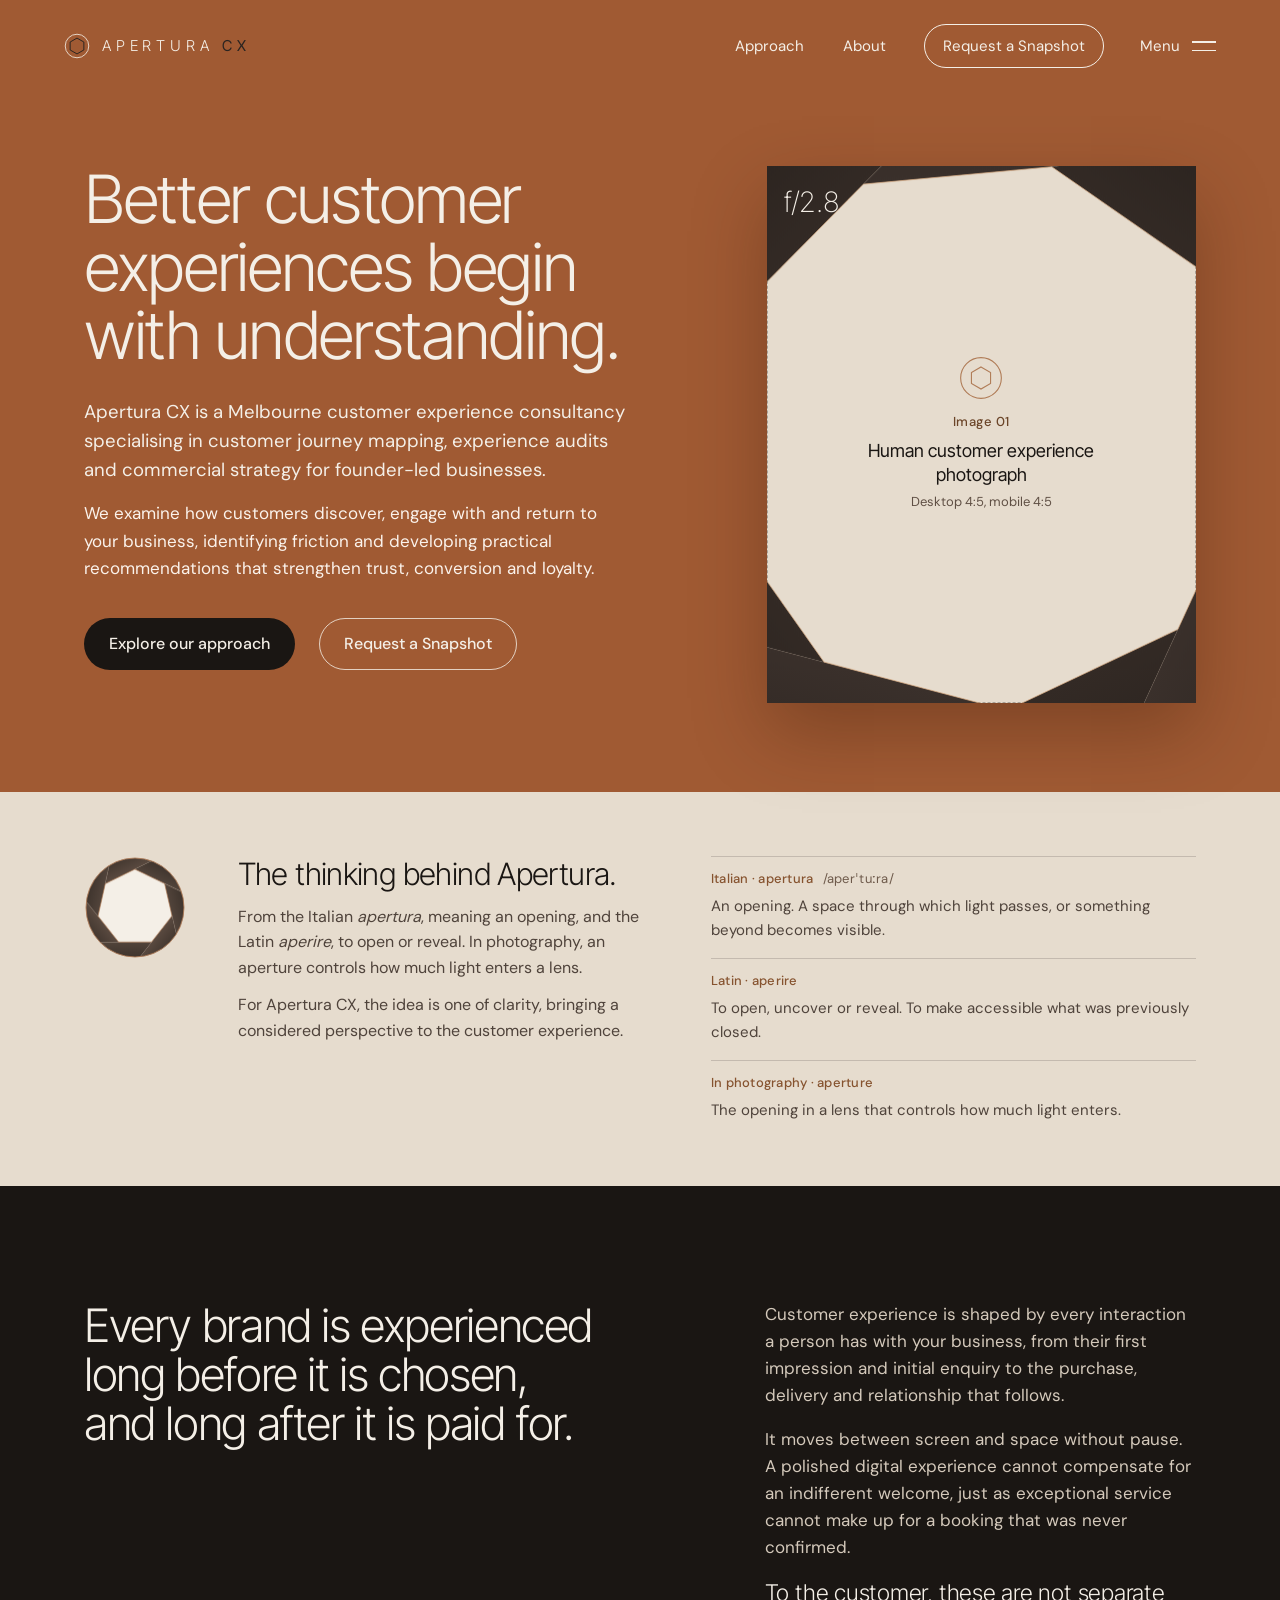
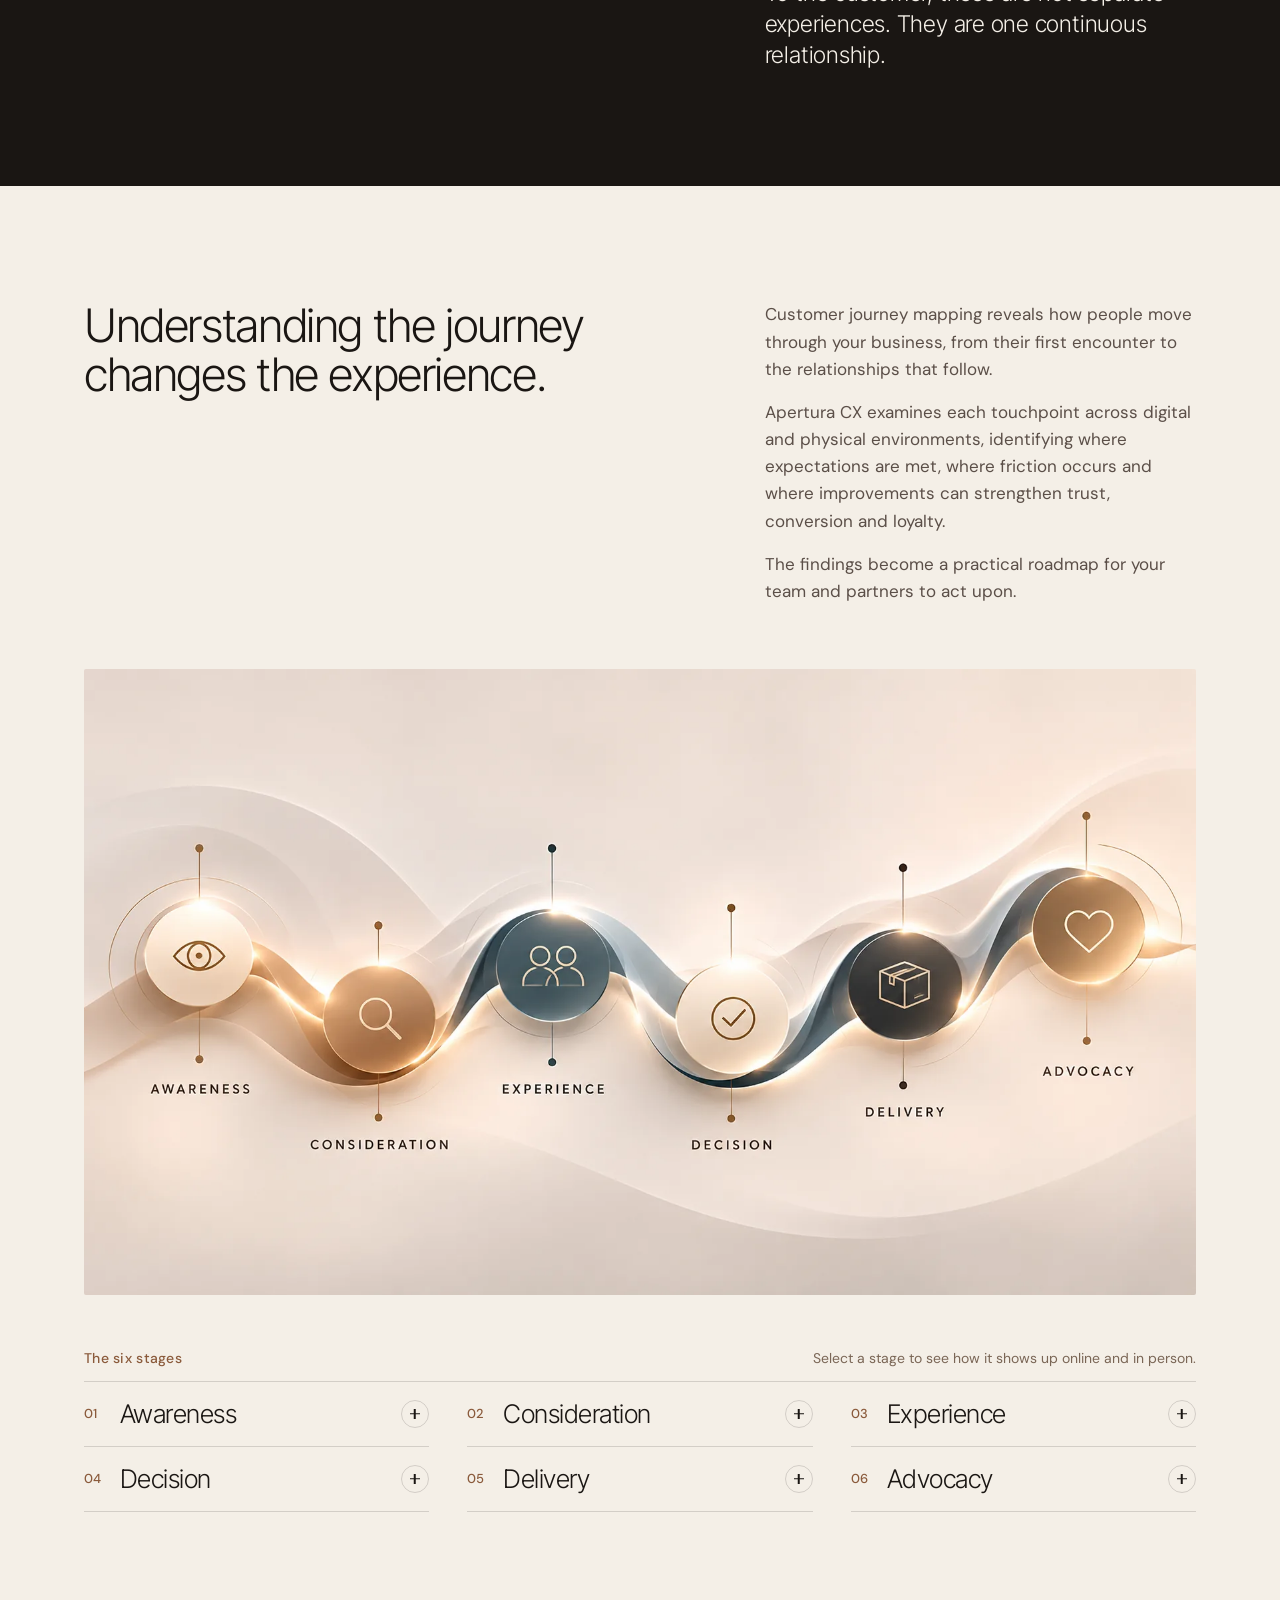
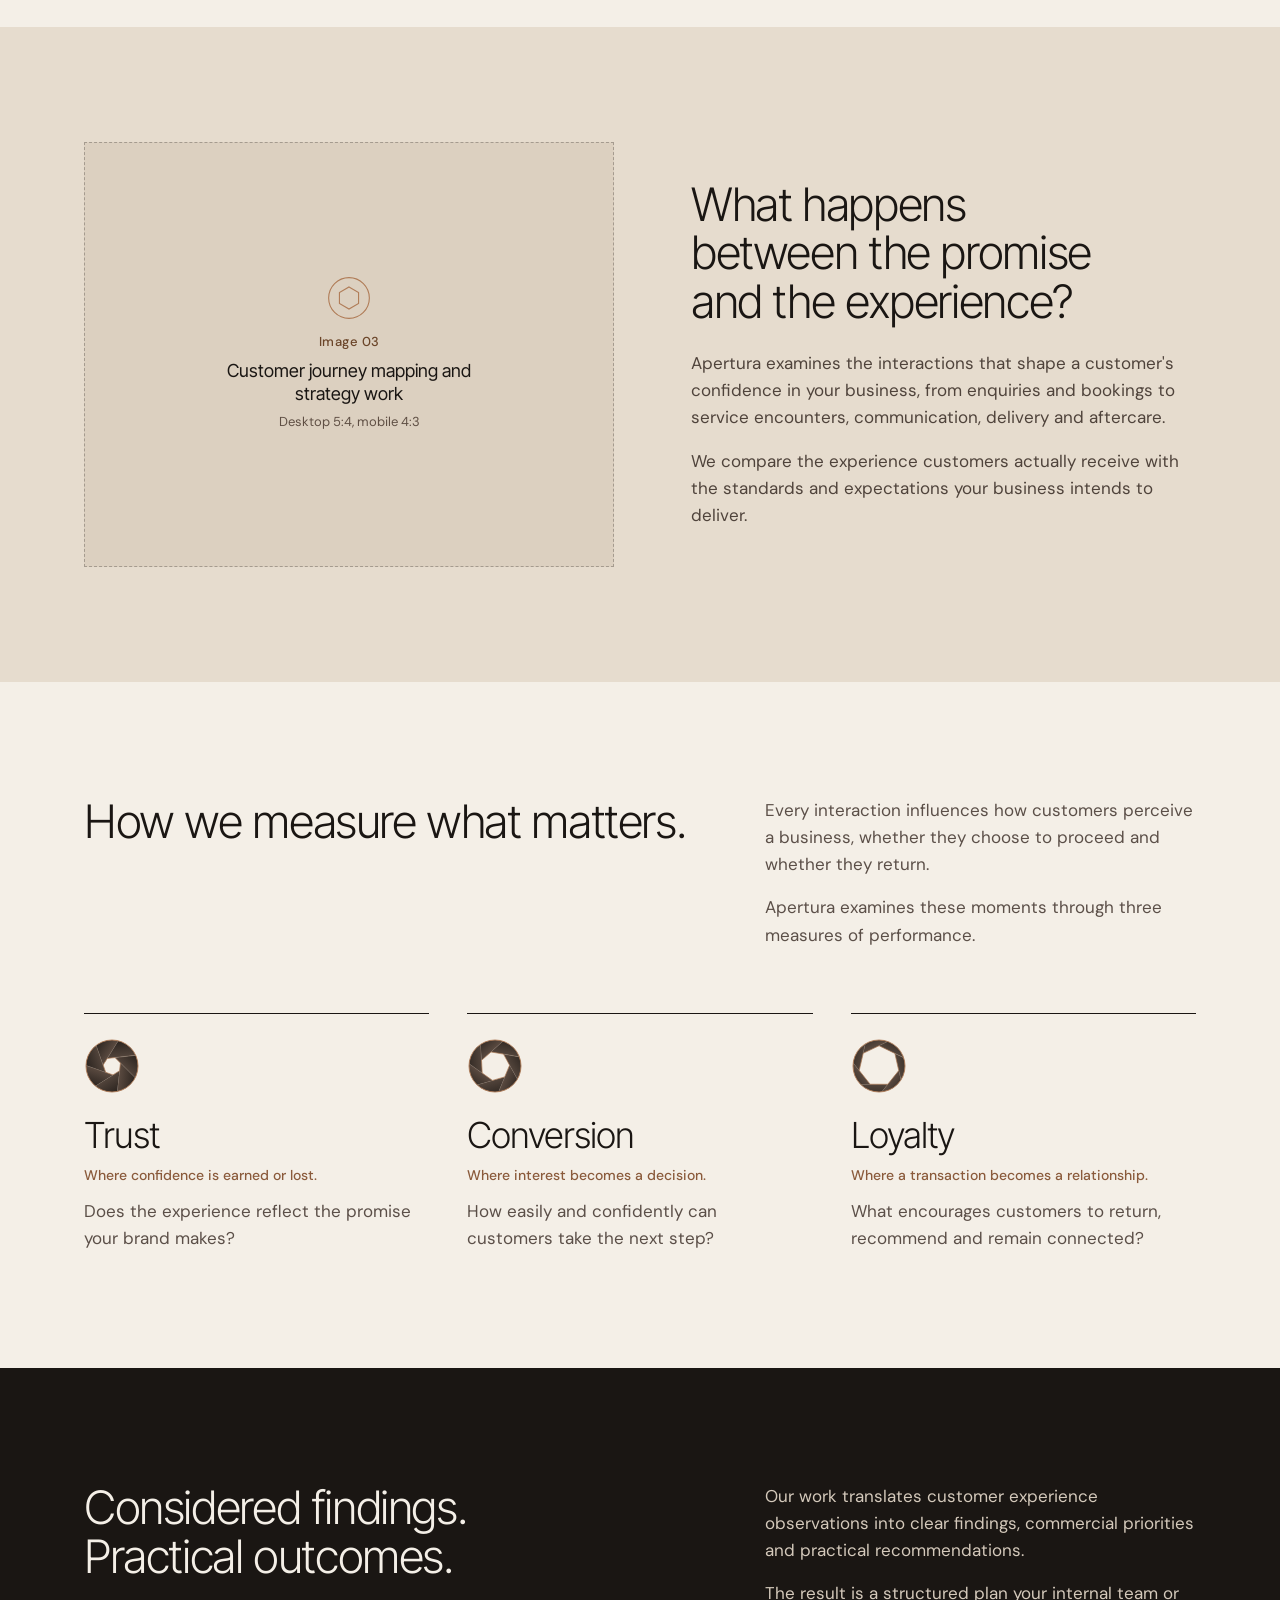
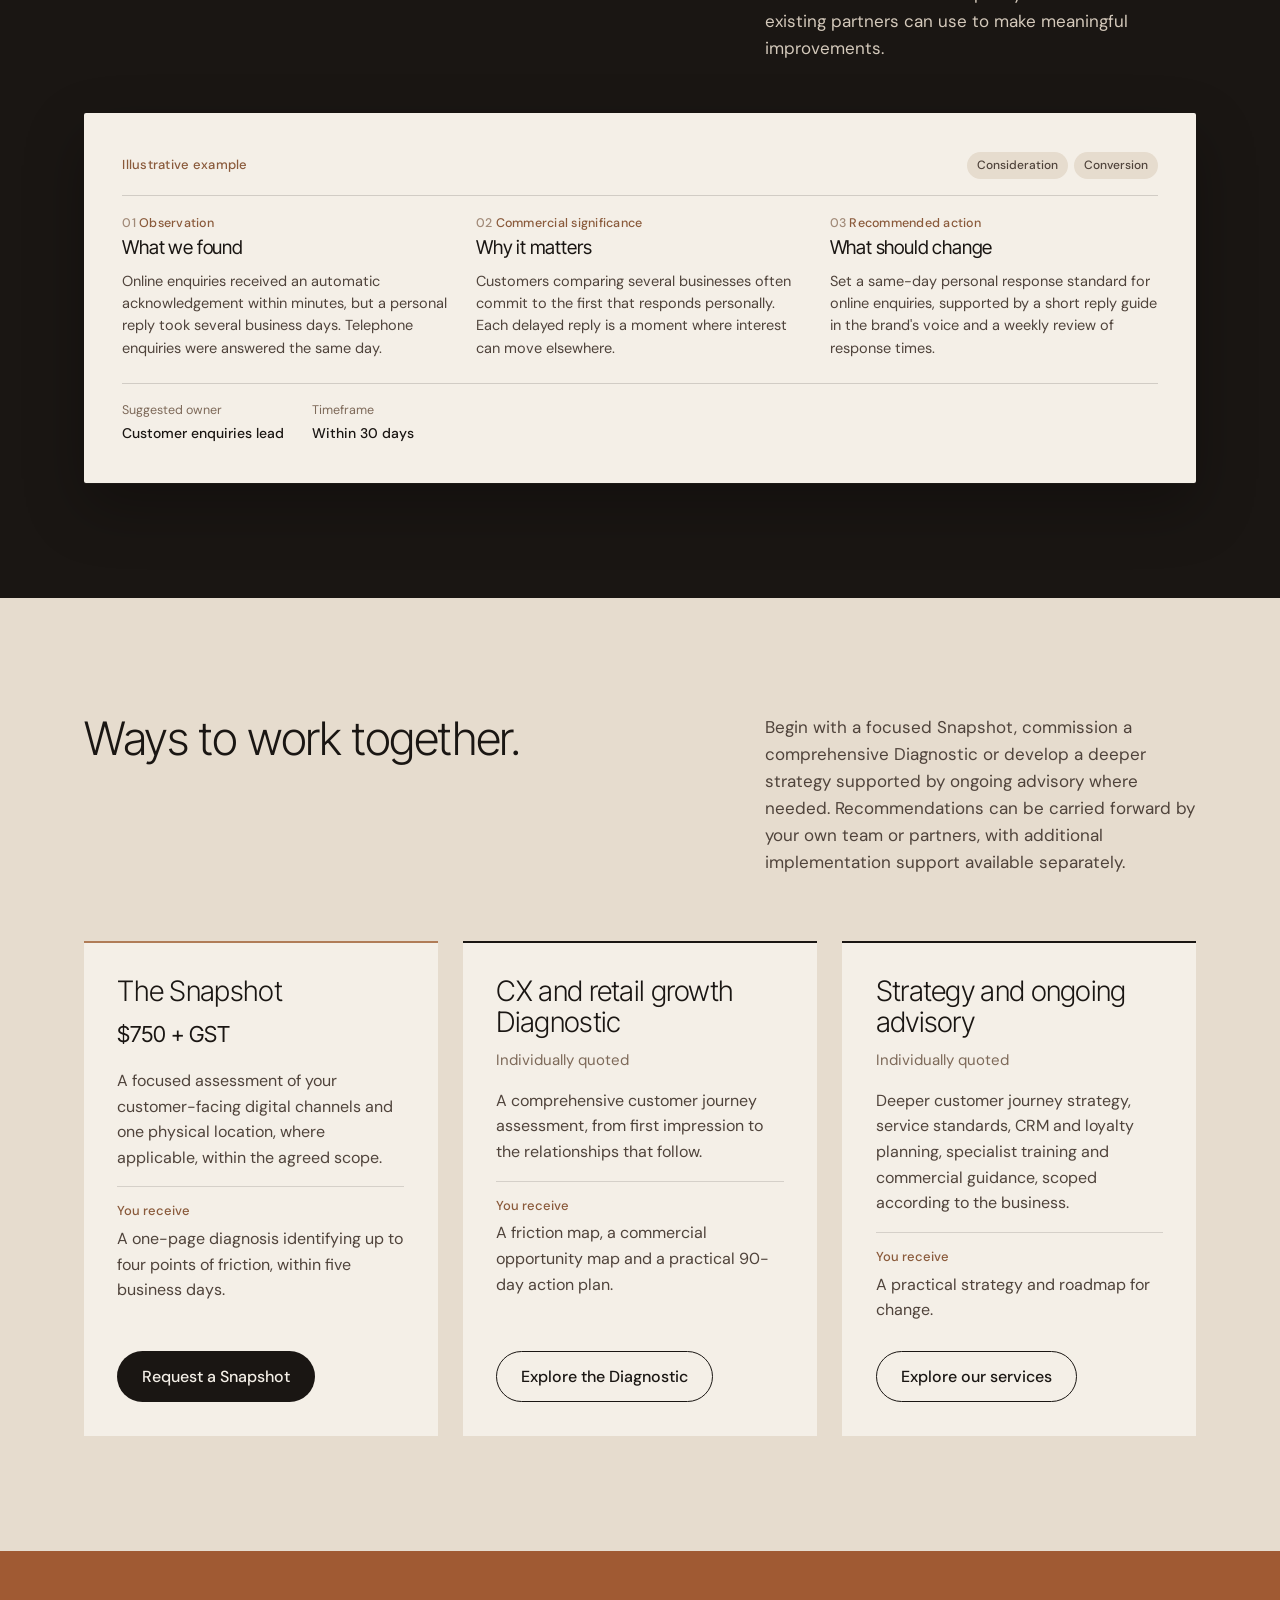
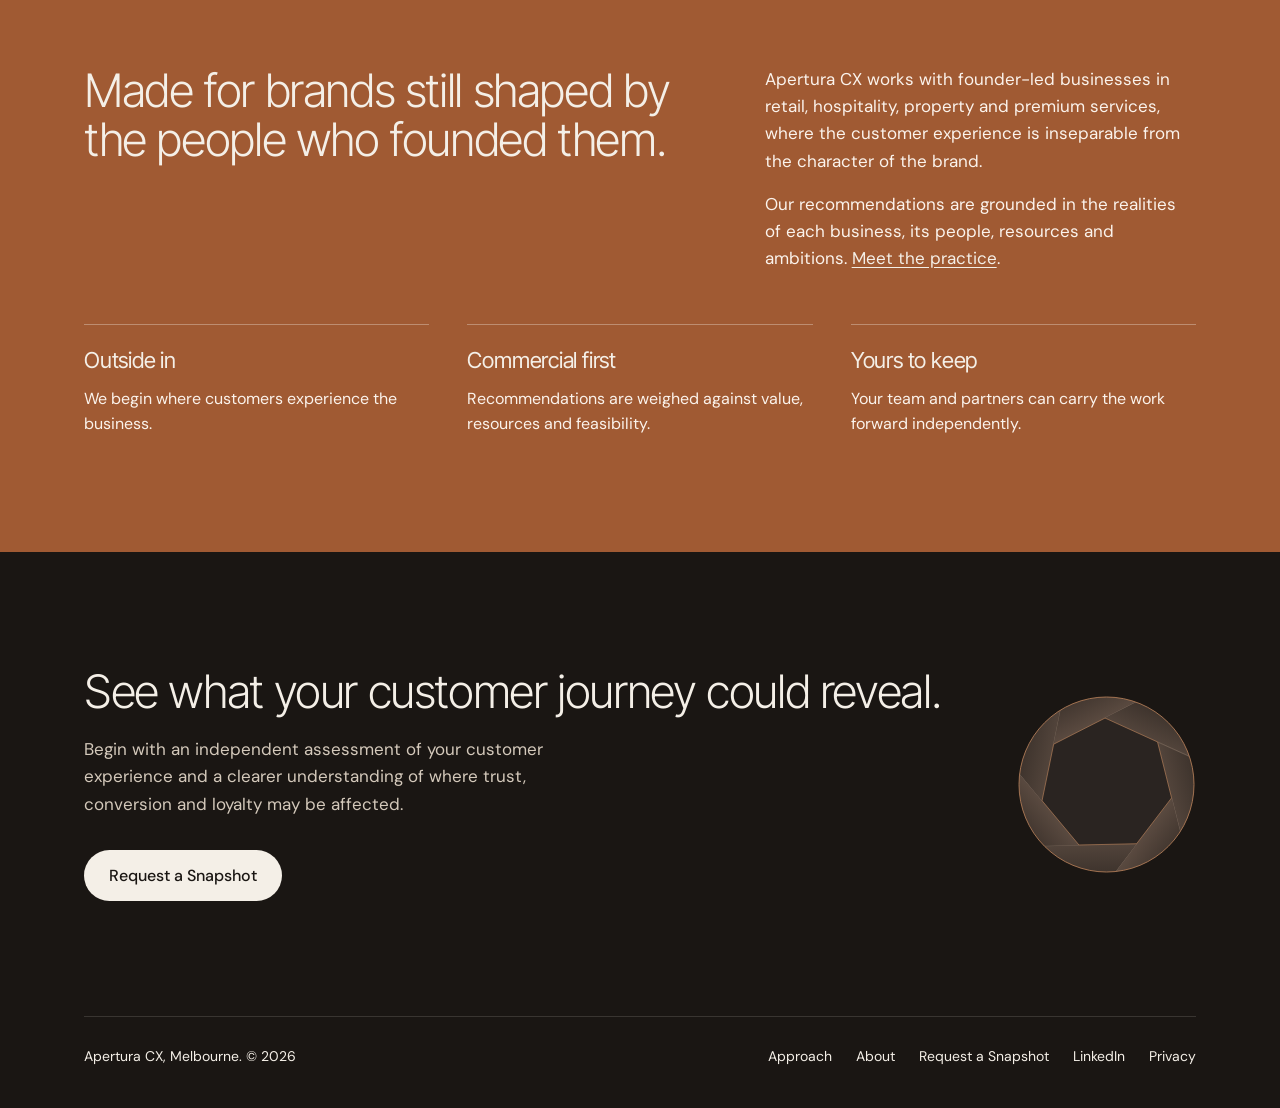
==== index.html @ 9032e7f0 "Enlarge the hexagon iris in the header mark and favicon by 1.5 times Co-Authored-By: Claude Opus 5.5" ====
<!doctype html>
<html lang="en-AU">
<head>
<meta charset="utf-8">
<meta name="viewport" content="width=device-width, initial-scale=1, viewport-fit=cover">
<title>Customer Experience Consultancy &amp; Journey Mapping | Apertura CX Melbourne</title>
<meta name="description" content="Apertura CX is a Melbourne customer experience consultancy specialising in customer journey mapping, CX audits and practical strategies to improve trust, conversion and loyalty.">
<link rel="canonical" href="https://cn-bit.github.io/apertura-cx/">
<meta name="robots" content="index, follow">
<meta property="og:type" content="website">
<meta property="og:site_name" content="Apertura CX">
<meta property="og:title" content="Customer Experience Consultancy &amp; Journey Mapping | Apertura CX Melbourne">
<meta property="og:description" content="Apertura CX is a Melbourne customer experience consultancy specialising in customer journey mapping, CX audits and practical strategies to improve trust, conversion and loyalty.">
<meta property="og:url" content="https://cn-bit.github.io/apertura-cx/">
<meta property="og:locale" content="en_AU">
<meta name="theme-color" content="#A05A33">
<link rel="icon" href="data:image/svg+xml,%3Csvg xmlns='http://www.w3.org/2000/svg' viewBox='0 0 32 32'%3E%3Ccircle cx='16' cy='16' r='15' fill='%231A1613'/%3E%3Cpolygon points='16,5.5 25.09,10.75 25.09,21.25 16,26.5 6.91,21.25 6.91,10.75' fill='%23F4EFE7'/%3E%3C/svg%3E">
<link rel="preload" href="fonts/inter-tight-latin-300-normal.woff2" as="font" type="font/woff2" crossorigin>
<link rel="preload" href="fonts/dm-sans-latin-400-normal.woff2" as="font" type="font/woff2" crossorigin>
<link rel="stylesheet" href="site.css">
<script type="application/ld+json">
{
 "@context": "https://schema.org",
 "@type": "ProfessionalService",
 "@id": "https://cn-bit.github.io/apertura-cx/#organisation",
 "name": "Apertura CX",
 "url": "https://cn-bit.github.io/apertura-cx/",
 "description": "Apertura CX is a Melbourne customer experience consultancy specialising in customer journey mapping, CX audits and practical strategies to improve trust, conversion and loyalty.",
 "address": {
  "@type": "PostalAddress",
  "addressLocality": "Melbourne",
  "addressRegion": "VIC",
  "addressCountry": "AU"
 },
 "areaServed": {
  "@type": "City",
  "name": "Melbourne"
 },
 "founder": {
  "@type": "Person",
  "name": "Carl Navè",
  "sameAs": "https://www.linkedin.com/in/carl-nave/"
 },
 "knowsAbout": [
  "Customer experience consultancy",
  "Customer journey mapping",
  "Customer experience audits",
  "CX strategy",
  "Retail growth consulting",
  "Customer touchpoint analysis",
  "Service design",
  "Customer retention and loyalty"
 ],
 "makesOffer": [
  {
   "@type": "Offer",
   "name": "The Snapshot",
   "url": "https://cn-bit.github.io/apertura-cx/begin.html",
   "description": "A focused assessment of customer-facing digital channels and one physical location, where applicable, within the agreed scope, with a one-page diagnosis identifying up to four points of friction.",
   "priceSpecification": {
    "@type": "PriceSpecification",
    "price": "750",
    "priceCurrency": "AUD",
    "valueAddedTaxIncluded": false
   }
  },
  {
   "@type": "Offer",
   "name": "CX and retail growth Diagnostic",
   "url": "https://cn-bit.github.io/apertura-cx/approach.html#diagnostic",
   "description": "A comprehensive customer journey assessment that provides a friction map, commercial opportunity map and practical 90-day action plan."
  },
  {
   "@type": "Offer",
   "name": "Strategy and ongoing advisory",
   "url": "https://cn-bit.github.io/apertura-cx/approach.html#services",
   "description": "Customer journey strategy, service standards, CRM and loyalty planning, specialist training and commercial guidance, scoped according to the business."
  }
 ]
}
</script>
<script>
  /* Only play the landing sequence when motion is welcome; without script the page simply shows in focus. */
  if (!matchMedia('(prefers-reduced-motion: reduce)').matches) document.documentElement.classList.add('hx-intro');
</script>
</head>
<body class="home-v2 on-bronze">
<a class="skip" href="#main">Skip to content</a>

<header class="site-head" id="head">
  <a class="brand" href="index.html" aria-label="Apertura CX home">
    <svg viewBox="0 0 32 32" aria-hidden="true"><circle cx="16" cy="16" r="14.5" fill="none" stroke="currentColor" stroke-width="1"/><polygon points="16,6.25 24.44,11.13 24.44,20.88 16,25.75 7.56,20.88 7.56,11.13" fill="none" stroke-width="1.2"/></svg>
    <span class="word">APERTURA <span class="cx">CX</span></span>
  </a>
  <div class="head-right">
    <nav class="nav" aria-label="Main">
      <a class="text-link" href="approach.html">Approach</a>
      <a class="text-link" href="about.html">About</a>
      <a class="begin" href="begin.html">Request a Snapshot</a>
    </nav>
    <button class="menu-btn" id="menuBtn" type="button" aria-expanded="false" aria-controls="menu"><span class="menu-word">Menu</span><span class="bars" aria-hidden="true"><i></i><i></i></span></button>
  </div>
</header>

<div class="menu" id="menu" hidden>
  <div class="menu-inner">
    <nav class="menu-links" aria-label="Menu">
      <a href="index.html" aria-current="page">Home</a>
      <a href="approach.html">Approach</a>
      <a href="about.html">About</a>
      <a href="begin.html">Request a Snapshot</a>
    </nav>
    <div class="menu-foot">
      <p>Customer experience and retail growth for founder-led brands in retail, hospitality and property. Melbourne.</p>
      <a href="https://www.linkedin.com/in/carl-nave/" rel="noopener">LinkedIn</a>
    </div>
  </div>
</div>

<main id="main">

  <!-- 1. Hero -->
  <section class="hx-hero field-bronze" aria-labelledby="hero-title">
    <div class="wrap hx-hero-grid">
      <h1 id="hero-title" class="hx-h1">Better customer experiences begin with understanding.</h1>
      <p class="hx-lead hx-p1">Apertura CX is a Melbourne customer experience consultancy specialising in customer journey mapping, experience audits and commercial strategy for founder-led businesses.</p>
      <a class="hx-btn hx-btn-primary hx-cta1" href="approach.html">Explore our approach</a>
      <div class="hx-hero-media">
        <div class="hx-lens">
        <figure class="hx-media" data-asset="apertura-cx-human-experience" style="--ar-d:4/5;--ar-m:4/5">
          <div class="hx-ph" role="img" aria-label="Image placeholder 01, Human customer experience photograph">
            <svg viewBox="0 0 40 40" aria-hidden="true"><circle cx="20" cy="20" r="18.5" fill="none" stroke="currentColor"/><polygon points="20,10 28.7,15 28.7,25 20,30 11.3,25 11.3,15" fill="none" stroke="currentColor"/></svg>
            <span class="hx-ph-n">Image 01</span>
            <span class="hx-ph-t">Human customer experience photograph</span>
            <span class="hx-ph-r">Desktop 4:5, mobile 4:5</span>
          </div>
        </figure>
          <canvas class="hx-lens-iris" id="heroIris" aria-hidden="true"></canvas>
          <span class="hx-lens-f" id="heroF" aria-hidden="true">f/22</span>
        </div>
      </div>
      <p class="hx-p2">We examine how customers discover, engage with and return to your business, identifying friction and developing practical recommendations that strengthen trust, conversion and loyalty.</p>
      <a class="hx-btn hx-btn-secondary hx-cta2" href="begin.html">Request a Snapshot</a>
    </div>
  </section>

  <!-- 2. The thinking behind Apertura -->
  <section class="hx-name field-sand" aria-labelledby="name-title">
    <div class="wrap hx-name-grid">
      <div class="hx-name-iris" data-open=".72"><canvas aria-hidden="true"></canvas></div>
      <div class="hx-name-copy">
        <h2 id="name-title" class="hx-h2-sm">The thinking behind Apertura.</h2>
        <p>From the Italian <em>apertura</em>, meaning an opening, and the Latin <em>aperire</em>, to open or reveal. In photography, an aperture controls how much light enters a lens.</p>
        <p>For Apertura CX, the idea is one of clarity, bringing a considered perspective to the customer experience.</p>
      </div>
      <details class="hx-defs" id="defs">
        <summary>The full definition</summary>
        <dl>
          <div><dt>Italian · apertura <span>/aperˈtuːra/</span></dt><dd>An opening. A space through which light passes, or something beyond becomes visible.</dd></div>
          <div><dt>Latin · aperire</dt><dd>To open, uncover or reveal. To make accessible what was previously closed.</dd></div>
          <div><dt>In photography · aperture</dt><dd>The opening in a lens that controls how much light enters.</dd></div>
        </dl>
      </details>
    </div>
  </section>

  <!-- 3. What customer experience means -->
  <section class="hx-sec field-espresso" aria-labelledby="cx-title">
    <div class="wrap hx-split-text">
      <h2 id="cx-title" class="hx-h2">Every brand is experienced long before it is chosen, and long after it is paid for.</h2>
      <div class="hx-copy">
        <p>Customer experience is shaped by every interaction a person has with your business, from their first impression and initial enquiry to the purchase, delivery and relationship that follows.</p>
        <p>It moves between screen and space without pause. A polished digital experience cannot compensate for an indifferent welcome, just as exceptional service cannot make up for a booking that was never confirmed.</p>
        <p class="hx-kicker">To the customer, these are not separate experiences. They are one continuous relationship.</p>
      </div>
    </div>
  </section>

  <!-- 4. Customer journey mapping -->
  <section class="hx-sec hx-journey field-ivory" id="journey" aria-labelledby="journey-title">
    <div class="wrap">
      <div class="hx-split-text">
        <h2 id="journey-title" class="hx-h2">Understanding the journey changes the experience.</h2>
        <div class="hx-copy">
          <p>Customer journey mapping reveals how people move through your business, from their first encounter to the relationships that follow.</p>
          <p>Apertura CX examines each touchpoint across digital and physical environments, identifying where expectations are met, where friction occurs and where improvements can strengthen trust, conversion and loyalty.</p>
          <p>The findings become a practical roadmap for your team and partners to act upon.</p>
        </div>
      </div>
      <figure class="hx-journey-img" data-asset="apertura-cx-customer-journey">
        <picture>
          <source media="(max-width: 720px)" type="image/webp" srcset="img/apertura-cx-customer-journey-mobile-700.webp 700w, img/apertura-cx-customer-journey-mobile-1024.webp 1024w" sizes="100vw" width="1024" height="1536">
          <source media="(max-width: 720px)" srcset="img/apertura-cx-customer-journey-mobile-700.jpg 700w, img/apertura-cx-customer-journey-mobile-1024.jpg 1024w" sizes="100vw" width="1024" height="1536">
          <source type="image/webp" srcset="img/apertura-cx-customer-journey-desktop-1000.webp 1000w, img/apertura-cx-customer-journey-desktop-1671.webp 1671w" sizes="(min-width: 1300px) 1200px, 100vw">
          <img src="img/apertura-cx-customer-journey-desktop-1671.jpg" srcset="img/apertura-cx-customer-journey-desktop-1000.jpg 1000w, img/apertura-cx-customer-journey-desktop-1671.jpg 1671w" sizes="(min-width: 1300px) 1200px, 100vw" width="1671" height="941" alt="The six stages of the customer journey, from Awareness to Advocacy, shown as connected circles along a flowing line." loading="lazy" decoding="async">
        </picture>
      </figure>
      <div class="hx-stages-head">
        <h3 class="hx-label">The six stages</h3>
        <p>Select a stage to see how it shows up online and in person.</p>
      </div>
      <div class="hx-stages">
          <details class="hx-stage" name="journey">
            <summary><span class="hx-num">01</span><h3>Awareness</h3><span class="hx-chev" aria-hidden="true"></span></summary>
            <div class="hx-stage-body">
              <p class="hx-interp">The first impression begins before a conversation takes place.</p>
              <dl>
                <div><dt>Digital</dt><dd>A search result, a social post, a review left by a stranger.</dd></div>
                <div><dt>In person</dt><dd>A shopfront, a recommendation over dinner, a building that catches the eye.</dd></div>
              </dl>
            </div>
          </details>
          <details class="hx-stage" name="journey">
            <summary><span class="hx-num">02</span><h3>Consideration</h3><span class="hx-chev" aria-hidden="true"></span></summary>
            <div class="hx-stage-body">
              <p class="hx-interp">Interest grows through the questions asked and the answers received.</p>
              <dl>
                <div><dt>Digital</dt><dd>An enquiry form, an email, a message sent late at night.</dd></div>
                <div><dt>In person</dt><dd>A telephone conversation, a question at the counter, a first appointment.</dd></div>
              </dl>
            </div>
          </details>
          <details class="hx-stage" name="journey">
            <summary><span class="hx-num">03</span><h3>Experience</h3><span class="hx-chev" aria-hidden="true"></span></summary>
            <div class="hx-stage-body">
              <p class="hx-interp">The moment expectations meet reality.</p>
              <dl>
                <div><dt>Digital</dt><dd>A booking journey, a virtual appointment, an inspection arranged online.</dd></div>
                <div><dt>In person</dt><dd>The welcome at the store, the venue or the display suite.</dd></div>
              </dl>
            </div>
          </details>
          <details class="hx-stage" name="journey">
            <summary><span class="hx-num">04</span><h3>Decision</h3><span class="hx-chev" aria-hidden="true"></span></summary>
            <div class="hx-stage-body">
              <p class="hx-interp">The point at which confidence becomes commitment.</p>
              <dl>
                <div><dt>Digital</dt><dd>The checkout, a deposit, a contract ready to sign.</dd></div>
                <div><dt>In person</dt><dd>A question resolved, a reassurance offered, the conversation that settles it.</dd></div>
              </dl>
            </div>
          </details>
          <details class="hx-stage" name="journey">
            <summary><span class="hx-num">05</span><h3>Delivery</h3><span class="hx-chev" aria-hidden="true"></span></summary>
            <div class="hx-stage-body">
              <p class="hx-interp">The promise made, and how faithfully it is kept.</p>
              <dl>
                <div><dt>Digital</dt><dd>Confirmations, progress updates, a message when plans change.</dd></div>
                <div><dt>In person</dt><dd>The delivery, the meal, the handover of keys.</dd></div>
              </dl>
            </div>
          </details>
          <details class="hx-stage" name="journey">
            <summary><span class="hx-num">06</span><h3>Advocacy</h3><span class="hx-chev" aria-hidden="true"></span></summary>
            <div class="hx-stage-body">
              <p class="hx-interp">What people remember, share and choose to return to.</p>
              <dl>
                <div><dt>Digital</dt><dd>A review, a recommendation shared, an invitation to return.</dd></div>
                <div><dt>In person</dt><dd>Being recognised when they return, bringing someone with them.</dd></div>
              </dl>
            </div>
          </details>
      </div>
    </div>
  </section>

  <!-- 5. What Apertura examines -->
  <section class="hx-sec field-sand" aria-labelledby="examine-title">
    <div class="wrap hx-split-media">
      <figure class="hx-media" data-asset="apertura-cx-journey-mapping" style="--ar-d:5/4;--ar-m:4/3">
          <div class="hx-ph" role="img" aria-label="Image placeholder 03, Customer journey mapping and strategy work">
            <svg viewBox="0 0 40 40" aria-hidden="true"><circle cx="20" cy="20" r="18.5" fill="none" stroke="currentColor"/><polygon points="20,10 28.7,15 28.7,25 20,30 11.3,25 11.3,15" fill="none" stroke="currentColor"/></svg>
            <span class="hx-ph-n">Image 03</span>
            <span class="hx-ph-t">Customer journey mapping and strategy work</span>
            <span class="hx-ph-r">Desktop 5:4, mobile 4:3</span>
          </div>
        </figure>
      <div class="hx-copy">
        <h2 id="examine-title" class="hx-h2">What happens between the promise and the experience?</h2>
        <p>Apertura examines the interactions that shape a customer's confidence in your business, from enquiries and bookings to service encounters, communication, delivery and aftercare.</p>
        <p>We compare the experience customers actually receive with the standards and expectations your business intends to deliver.</p>
      </div>
    </div>
  </section>

  <!-- 6. How we measure what matters -->
  <section class="hx-sec field-ivory" aria-labelledby="measure-title">
    <div class="wrap">
      <div class="hx-split-text">
        <h2 id="measure-title" class="hx-h2">How we measure what matters.</h2>
        <div class="hx-copy">
          <p>Every interaction influences how customers perceive a business, whether they choose to proceed and whether they return.</p>
          <p>Apertura examines these moments through three measures of performance.</p>
        </div>
      </div>
      <ul class="hx-measures">
        <li data-open=".3"><canvas aria-hidden="true"></canvas><h3>Trust</h3><p class="hx-tagline">Where confidence is earned or lost.</p><p>Does the experience reflect the promise your brand makes?</p></li>
        <li data-open=".55"><canvas aria-hidden="true"></canvas><h3>Conversion</h3><p class="hx-tagline">Where interest becomes a decision.</p><p>How easily and confidently can customers take the next step?</p></li>
        <li data-open=".8"><canvas aria-hidden="true"></canvas><h3>Loyalty</h3><p class="hx-tagline">Where a transaction becomes a relationship.</p><p>What encourages customers to return, recommend and remain connected?</p></li>
      </ul>
    </div>
  </section>

  <!-- 7. From observation to action -->
  <section class="hx-sec field-espresso" aria-labelledby="findings-title">
    <div class="wrap hx-findings">
      <div class="hx-copy">
        <h2 id="findings-title" class="hx-h2">Considered findings. Practical outcomes.</h2>
        <p>Our work translates customer experience observations into clear findings, commercial priorities and practical recommendations.</p>
        <p>The result is a structured plan your internal team or existing partners can use to make meaningful improvements.</p>
      </div>
      <article class="hx-report" aria-label="Illustrative example of a finding">
        <header class="hx-report-head">
          <span class="hx-report-kind">Illustrative example</span>
          <span class="hx-tags"><span>Consideration</span><span>Conversion</span></span>
        </header>
        <ol class="hx-report-steps">
          <li>
            <h3><span>Observation</span>What we found</h3>
            <p>Online enquiries received an automatic acknowledgement within minutes, but a personal reply took several business days. Telephone enquiries were answered the same day.</p>
          </li>
          <li>
            <h3><span>Commercial significance</span>Why it matters</h3>
            <p>Customers comparing several businesses often commit to the first that responds personally. Each delayed reply is a moment where interest can move elsewhere.</p>
          </li>
          <li>
            <h3><span>Recommended action</span>What should change</h3>
            <p>Set a same-day personal response standard for online enquiries, supported by a short reply guide in the brand's voice and a weekly review of response times.</p>
          </li>
        </ol>
        <footer class="hx-report-foot"><span>Suggested owner<b>Customer enquiries lead</b></span><span>Timeframe<b>Within 30 days</b></span></footer>
      </article>
    </div>
  </section>

  <!-- 8. Ways to work together -->
  <section class="hx-sec field-sand" id="services" aria-labelledby="services-title">
    <div class="wrap">
      <div class="hx-split-text">
        <h2 id="services-title" class="hx-h2">Ways to work together.</h2>
        <div class="hx-copy">
          <p>Begin with a focused Snapshot, commission a comprehensive Diagnostic or develop a deeper strategy supported by ongoing advisory where needed. Recommendations can be carried forward by your own team or partners, with additional implementation support available separately.</p>
        </div>
      </div>
      <ul class="hx-services">
        <li class="hx-service">
          <h3>The Snapshot</h3>
          <p class="hx-price">$750 + GST</p>
          <p>A focused assessment of your customer-facing digital channels and one physical location, where applicable, within the agreed scope.</p>
          <p class="hx-receive"><span>You receive</span>A one-page diagnosis identifying up to four points of friction, within five business days.</p>
          <a class="hx-btn hx-btn-primary" href="begin.html">Request a Snapshot</a>
        </li>
        <li class="hx-service">
          <h3>CX and retail growth Diagnostic</h3>
          <p class="hx-price hx-price-quiet">Individually quoted</p>
          <p>A comprehensive customer journey assessment, from first impression to the relationships that follow.</p>
          <p class="hx-receive"><span>You receive</span>A friction map, a commercial opportunity map and a practical 90-day action plan.</p>
          <a class="hx-btn hx-btn-secondary" href="approach.html#diagnostic">Explore the Diagnostic</a>
        </li>
        <li class="hx-service">
          <h3>Strategy and ongoing advisory</h3>
          <p class="hx-price hx-price-quiet">Individually quoted</p>
          <p>Deeper customer journey strategy, service standards, CRM and loyalty planning, specialist training and commercial guidance, scoped according to the business.</p>
          <p class="hx-receive"><span>You receive</span>A practical strategy and roadmap for change.</p>
          <a class="hx-btn hx-btn-secondary" href="approach.html#services">Explore our services</a>
        </li>
      </ul>
    </div>
  </section>

  <!-- 9. Who Apertura works with -->
  <section class="hx-sec field-bronze" aria-labelledby="who-title">
    <div class="wrap">
      <div class="hx-split-text">
        <h2 id="who-title" class="hx-h2">Made for brands still shaped by the people who founded them.</h2>
        <div class="hx-copy">
          <p>Apertura CX works with founder-led businesses in retail, hospitality, property and premium services, where the customer experience is inseparable from the character of the brand.</p>
          <p>Our recommendations are grounded in the realities of each business, its people, resources and ambitions. <a href="about.html">Meet the practice</a>.</p>
        </div>
      </div>
      <ul class="hx-principles">
        <li><h3>Outside in</h3><p>We begin where customers experience the business.</p></li>
        <li><h3>Commercial first</h3><p>Recommendations are weighed against value, resources and feasibility.</p></li>
        <li><h3>Yours to keep</h3><p>Your team and partners can carry the work forward independently.</p></li>
      </ul>
    </div>
  </section>

  <!-- 10. Closing invitation -->
  <section class="hx-sec hx-close field-espresso" aria-labelledby="close-title">
    <div class="wrap hx-close-grid">
      <div>
        <h2 id="close-title" class="hx-h2">See what your customer journey could reveal.</h2>
        <p>Begin with an independent assessment of your customer experience and a clearer understanding of where trust, conversion and loyalty may be affected.</p>
        <a class="hx-btn hx-btn-light" href="begin.html">Request a Snapshot</a>
      </div>
      <div class="hx-close-iris" data-open=".9"><canvas aria-hidden="true"></canvas></div>
    </div>
  </section>
</main>

<footer class="field-espresso">
  <div class="wrap"><div class="bar">
    <div>Apertura CX, Melbourne. © 2026</div>
    <nav aria-label="Footer">
      <a href="approach.html">Approach</a>
      <a href="about.html">About</a>
      <a href="begin.html">Request a Snapshot</a>
      <a href="https://www.linkedin.com/in/carl-nave/" rel="noopener">LinkedIn</a>
      <a href="privacy.html">Privacy</a>
    </nav>
  </div></div>
</footer>

<script>
(() => {
  const head = document.getElementById('head');
  const set = () => head.classList.toggle('solid', scrollY > 40);
  addEventListener('scroll', set, { passive: true }); set();
})();
</script>
<script src="site.js"></script>
<script>
(() => {
  const reduce = matchMedia('(prefers-reduced-motion: reduce)').matches;
  const TAU = Math.PI * 2, clamp = (v, a = 0, b = 1) => Math.min(b, Math.max(a, v)), lerp = (a, b, t) => a + (b - a) * t;
  function drawIris(ctx, o) {
    const n = o.n, v = [];
    for (let i = 0; i < n; i++) {
      const a = o.rot + i * TAU / n;
      v.push([o.cx + o.r * Math.cos(a), o.cy + o.r * Math.sin(a)]);
    }
    const e = v.map((p, i) => {
      const q = v[(i + 1) % n], dx = q[0] - p[0], dy = q[1] - p[1], l = Math.hypot(dx, dy) || 1;
      return [dx / l, dy / l];
    });
    ctx.save();
    ctx.beginPath(); ctx.arc(o.cx, o.cy, o.house, 0, TAU); ctx.clip();
    for (let i = 0; i < n; i++) {
      const a = v[i], b = v[(i + 1) % n], ep = e[(i - 1 + n) % n], ei = e[i], L = o.L;
      ctx.beginPath();
      ctx.moveTo(a[0] + ep[0] * L, a[1] + ep[1] * L);
      ctx.lineTo(a[0], a[1]); ctx.lineTo(b[0], b[1]);
      ctx.lineTo(b[0] + ei[0] * L, b[1] + ei[1] * L);
      ctx.closePath();
      const mx = (a[0] + b[0]) / 2, my = (a[1] + b[1]) / 2;
      let nx = mx - o.cx, ny = my - o.cy; const nl = Math.hypot(nx, ny) || 1; nx /= nl; ny /= nl;
      const g = ctx.createLinearGradient(mx, my, mx + nx * o.depth, my + ny * o.depth);
      g.addColorStop(0, i % 2 ? o.lightA : o.lightB);
      g.addColorStop(1, o.base);
      ctx.fillStyle = g; ctx.fill();
      ctx.beginPath(); ctx.moveTo(b[0], b[1]); ctx.lineTo(b[0] + ei[0] * L, b[1] + ei[1] * L);
      ctx.strokeStyle = o.seam; ctx.lineWidth = o.lw; ctx.stroke();
    }
    ctx.beginPath(); v.forEach((p, i) => i ? ctx.lineTo(p[0], p[1]) : ctx.moveTo(p[0], p[1])); ctx.closePath();
    ctx.strokeStyle = o.edge; ctx.lineWidth = o.lw; ctx.stroke();
    ctx.restore();
    if (o.ring > 0) {
      ctx.beginPath(); ctx.arc(o.cx, o.cy, o.house, 0, TAU);
      ctx.strokeStyle = `rgba(176,124,87,${o.ring})`; ctx.lineWidth = o.lw; ctx.stroke();
    }
  }

  function fit(cv) {
    const d = Math.min(devicePixelRatio || 1, 2), w = cv.clientWidth, h = cv.clientHeight;
    cv.width = Math.round(w * d); cv.height = Math.round(h * d);
    const c = cv.getContext('2d'); c.setTransform(d, 0, 0, d, 0, 0);
    return { c, w, h };
  }
  const minis = [...document.querySelectorAll('[data-open]')].map(el => {
    const cv = el.querySelector('canvas');
    const m = { el, cv, f: fit(cv), target: +el.dataset.open, cur: .02, boost: 0, seen: false };
    const on = () => m.boost = .15, off = () => m.boost = 0;
    el.addEventListener('pointerenter', on); el.addEventListener('pointerleave', off);
    el.addEventListener('focus', on); el.addEventListener('blur', off);
    return m;
  });
  addEventListener('resize', () => minis.forEach(m => m.f = fit(m.cv)));
  const io = new IntersectionObserver(es => es.forEach(e => {
    const m = minis.find(x => x.el === e.target); if (m && e.isIntersecting) m.seen = true;
  }), { threshold: .4 });
  minis.forEach(m => io.observe(m.el));
  function frame() {
    minis.forEach(m => {
      const goal = m.seen ? clamp(m.target + m.boost) : .02;
      m.cur = reduce ? goal : lerp(m.cur, goal, .06);
      const { c, w, h } = m.f, R = Math.min(w, h) / 2 - 2;
      if (R <= 0) { if (m.cv.clientWidth) m.f = fit(m.cv); return; }
      c.clearRect(0, 0, w, h);
      c.beginPath(); c.arc(w / 2, h / 2, R, 0, TAU); c.fillStyle = m.el.closest('.field-espresso') ? '#2A2421' : '#F4EFE7'; c.fill();
      drawIris(c, { cx: w / 2, cy: h / 2, r: lerp(R * .08, R * 1.05, m.cur), rot: -Math.PI / 2 + m.cur * 1.25, n: 7,
        house: R, L: R * 4, depth: R * .9, base: '#1A1613', lightA: '#5a4a40', lightB: '#52443b',
        seam: 'rgba(161,138,120,.45)', edge: 'rgba(176,124,87,.7)', lw: 1, ring: .9 });
    });
    requestAnimationFrame(frame);
  }
  requestAnimationFrame(frame);
})();
</script>
<script>
/* Landing sequence. The blades over the hero image open while the headline and image pull into focus. */
(() => {
  const root = document.documentElement;
  const cv = document.getElementById('heroIris');
  const fLabel = document.getElementById('heroF');
  if (!root.classList.contains('hx-intro') || !cv) { cv && cv.remove(); fLabel && fLabel.remove(); return; }
  const TAU = Math.PI * 2, clamp = (v, a = 0, b = 1) => Math.min(b, Math.max(a, v)), lerp = (a, b, t) => a + (b - a) * t;
  const ease = t => t < .5 ? 4 * t * t * t : 1 - Math.pow(-2 * t + 2, 3) / 2;
  const STOPS = ['22', '16', '11', '8', '5.6', '4', '2.8', '2', '1.4'];
  function drawIris(ctx, o) {
    const n = o.n, v = [];
    for (let i = 0; i < n; i++) {
      const a = o.rot + i * TAU / n;
      v.push([o.cx + o.r * Math.cos(a), o.cy + o.r * Math.sin(a)]);
    }
    const e = v.map((p, i) => {
      const q = v[(i + 1) % n], dx = q[0] - p[0], dy = q[1] - p[1], l = Math.hypot(dx, dy) || 1;
      return [dx / l, dy / l];
    });
    ctx.save();
    ctx.beginPath(); ctx.arc(o.cx, o.cy, o.house, 0, TAU); ctx.clip();
    for (let i = 0; i < n; i++) {
      const a = v[i], b = v[(i + 1) % n], ep = e[(i - 1 + n) % n], ei = e[i], L = o.L;
      ctx.beginPath();
      ctx.moveTo(a[0] + ep[0] * L, a[1] + ep[1] * L);
      ctx.lineTo(a[0], a[1]); ctx.lineTo(b[0], b[1]);
      ctx.lineTo(b[0] + ei[0] * L, b[1] + ei[1] * L);
      ctx.closePath();
      const mx = (a[0] + b[0]) / 2, my = (a[1] + b[1]) / 2;
      let nx = mx - o.cx, ny = my - o.cy; const nl = Math.hypot(nx, ny) || 1; nx /= nl; ny /= nl;
      const g = ctx.createLinearGradient(mx, my, mx + nx * o.depth, my + ny * o.depth);
      g.addColorStop(0, i % 2 ? o.lightA : o.lightB);
      g.addColorStop(1, o.base);
      ctx.fillStyle = g; ctx.fill();
      ctx.beginPath(); ctx.moveTo(b[0], b[1]); ctx.lineTo(b[0] + ei[0] * L, b[1] + ei[1] * L);
      ctx.strokeStyle = o.seam; ctx.lineWidth = o.lw; ctx.stroke();
    }
    ctx.beginPath(); v.forEach((p, i) => i ? ctx.lineTo(p[0], p[1]) : ctx.moveTo(p[0], p[1])); ctx.closePath();
    ctx.strokeStyle = o.edge; ctx.lineWidth = o.lw; ctx.stroke();
    ctx.restore();
    if (o.ring > 0) {
      ctx.beginPath(); ctx.arc(o.cx, o.cy, o.house, 0, TAU);
      ctx.strokeStyle = `rgba(176,124,87,${o.ring})`; ctx.lineWidth = o.lw; ctx.stroke();
    }
  }


  const d = Math.min(devicePixelRatio || 1, 2);
  let w = 0, h = 0, c;
  function size() {
    w = cv.clientWidth; h = cv.clientHeight;
    cv.width = Math.round(w * d); cv.height = Math.round(h * d);
    c = cv.getContext('2d'); c.setTransform(d, 0, 0, d, 0, 0);
  }
  size();
  requestAnimationFrame(() => root.classList.add('hx-in'));
  const DELAY = 700, DUR = 4200;
  let start = null, shown = -1;
  function frame(now) {
    if (start === null) start = now;
    const t = clamp((now - start - DELAY) / DUR), e = ease(t);
    const diag = Math.hypot(w, h) / 2, m = Math.min(w, h);
    const r = lerp(m * .035, diag * 1.08, e);
    c.clearRect(0, 0, w, h);
    drawIris(c, {
      cx: w / 2, cy: h / 2, r, rot: -Math.PI / 2 + e * 1.3, n: 9, house: diag * 1.4, L: diag * 4, depth: diag,
      base: '#1A1613', lightA: '#3a302b', lightB: '#332a25',
      seam: 'rgba(161,138,120,.35)', edge: 'rgba(214,170,130,.75)', lw: 1, ring: 0
    });
    const i = Math.round(e * (STOPS.length - 1));
    if (i !== shown) { fLabel.textContent = 'f/' + STOPS[i]; shown = i; }
    if (t < 1) requestAnimationFrame(frame);
    else { root.classList.add('hx-open'); setTimeout(() => { cv.remove(); fLabel.remove(); }, 1100); }
  }
  requestAnimationFrame(frame);
  addEventListener('resize', size, { once: true });
})();
</script>
<script>
/* Customer journey stages open one at a time, including in browsers without native exclusive details. */
(() => {
  const all = [...document.querySelectorAll('details.hx-stage')];
  all.forEach(d => d.addEventListener('toggle', () => { if (d.open) all.forEach(o => { if (o !== d && o.open) o.open = false; }); }));
})();
</script>
<script>
/* The full definition sits open on wider screens and folds away on phones. */
(() => {
  const d = document.getElementById('defs');
  const mq = matchMedia('(min-width: 900px)');
  const set = () => { d.open = mq.matches; };
  set(); mq.addEventListener ? mq.addEventListener('change', set) : mq.addListener(set);
})();
</script>
</body>
</html>
---- site.css ----
/* Self-hosted typefaces. Inter Tight and DM Sans, SIL Open Font License 1.1 (see fonts/). */
@font-face{font-family:"Inter Tight";font-style:normal;font-weight:200;font-display:swap;src:url(fonts/inter-tight-latin-200-normal.woff2) format("woff2")}
@font-face{font-family:"Inter Tight";font-style:normal;font-weight:300;font-display:swap;src:url(fonts/inter-tight-latin-300-normal.woff2) format("woff2")}
@font-face{font-family:"Inter Tight";font-style:normal;font-weight:400;font-display:swap;src:url(fonts/inter-tight-latin-400-normal.woff2) format("woff2")}
@font-face{font-family:"DM Sans";font-style:normal;font-weight:400;font-display:swap;src:url(fonts/dm-sans-latin-400-normal.woff2) format("woff2")}
@font-face{font-family:"DM Sans";font-style:normal;font-weight:500;font-display:swap;src:url(fonts/dm-sans-latin-500-normal.woff2) format("woff2")}
:root{
  --espresso:#1A1613;
  --espresso-2:#352d29;
  --ivory:#F4EFE7;
  --sand:#E6DCCE;
  --taupe:#A18A78;
  --bronze:#B07C57;
  --ink-soft:#5b4f48;
  --rule:rgba(42,36,33,.16);
  --display:"Inter Tight", "Helvetica Neue", Arial, sans-serif;
  --body:"DM Sans", "Helvetica Neue", Arial, sans-serif;
  --gutter:clamp(20px, 5vw, 72px);
  --max:1240px;
}
*{box-sizing:border-box;margin:0;padding:0}
html{-webkit-text-size-adjust:100%}
body{background:var(--ivory);color:var(--espresso);font-family:var(--body);font-size:17px;line-height:1.6;-webkit-font-smoothing:antialiased;overflow-x:hidden}
a{color:inherit}
img,svg,canvas{display:block}
:focus-visible{outline:2px solid var(--bronze);outline-offset:4px;border-radius:2px}
.skip{position:absolute;left:-999px;top:12px;background:var(--ivory);padding:8px 14px;z-index:100}
.skip:focus{left:12px}

/* ---------- Header ---------- */
.site-head{position:fixed;inset:0 0 auto 0;z-index:40;display:flex;align-items:center;justify-content:space-between;padding:22px var(--gutter);color:var(--ivory);transition:color .4s ease, background-color .4s ease}
.site-head.on-light{color:var(--espresso)}
.site-head.solid{background:rgba(244,239,231,.92);backdrop-filter:blur(10px);-webkit-backdrop-filter:blur(10px);color:var(--espresso)}
.brand{display:flex;align-items:center;gap:12px;text-decoration:none}
.brand svg{width:26px;height:26px}
.brand .word{font-family:var(--display);font-weight:300;font-size:15px;letter-spacing:.32em}
.brand .cx{color:var(--bronze);font-weight:400}
.nav{display:flex;gap:clamp(18px,3vw,40px);align-items:center;font-size:15px}
.nav a{text-decoration:none;position:relative;padding:4px 0}
.nav a::after{content:"";position:absolute;left:0;right:0;bottom:0;height:1px;background:currentColor;transform:scaleX(0);transform-origin:center;transition:transform .35s ease}
.nav a:hover::after,.nav a[aria-current]::after{transform:scaleX(1)}
.nav .begin{border:1px solid currentColor;padding:9px 18px;border-radius:999px}
.nav .begin::after{display:none}
.nav .begin:hover{background:var(--bronze);border-color:var(--bronze);color:var(--ivory)}
@media (max-width:720px){.nav .text-link{display:none}.brand .word{font-size:13px;letter-spacing:.26em}}

/* ---------- Aperture stage ---------- */
.stage{position:relative;height:330vh;background:var(--hero-field,var(--espresso))}
.frame{position:sticky;top:0;height:100vh;height:100svh;overflow:hidden}
.reveal{position:absolute;inset:0;background:var(--ivory);color:var(--espresso);display:grid;place-items:center}
.entry{text-align:center;padding:0 var(--gutter);will-change:transform}
.entry .origin{font-size:15px;color:var(--ink-soft);margin-bottom:clamp(8px,2vh,20px)}
.entry .origin em{font-style:italic}
.entry h1{font-family:var(--display);font-weight:200;font-size:clamp(64px,15.5vw,236px);line-height:.86;letter-spacing:-.045em;color:var(--espresso)}
.entry .say{font-family:var(--body);font-size:clamp(15px,1.3vw,17px);letter-spacing:.04em;color:var(--taupe);margin-top:clamp(14px,2.4vh,26px)}
.senses{display:flex;justify-content:center;gap:clamp(28px,6vw,96px);margin-top:clamp(22px,4vh,44px);text-align:left}
.senses li{list-style:none;max-width:250px}
.senses .n{font-family:var(--display);font-weight:300;color:var(--bronze);font-size:15px;display:block;margin-bottom:4px}
.senses strong{font-family:var(--display);font-weight:400;font-size:clamp(20px,2vw,26px);display:block;line-height:1.2;letter-spacing:-.01em}
.senses span.d{color:var(--ink-soft);font-size:15px;line-height:1.5;display:block;margin-top:4px}
.essence{max-width:560px;margin:clamp(24px,4.5vh,52px) auto 0;font-size:clamp(16px,1.35vw,19px);line-height:1.55;color:var(--espresso);opacity:0;transform:translateY(10px);transition:opacity .7s ease, transform .7s ease}
.essence.show{opacity:1;transform:none}
#iris{position:absolute;inset:0;width:100%;height:100%;pointer-events:none}
.hero-copy{position:absolute;left:var(--gutter);bottom:clamp(36px,9vh,96px);max-width:min(540px,84vw);color:var(--hero-fg,var(--ivory));z-index:3}
.hero-copy h2{font-family:var(--display);font-weight:300;font-size:clamp(34px,4.6vw,66px);line-height:1.04;letter-spacing:-.03em}
.hero-copy p{margin-top:22px;font-size:clamp(16px,1.3vw,18px);color:var(--hero-soft,#d9cfc2);max-width:440px}
.readout{position:absolute;right:var(--gutter);top:clamp(96px,14vh,140px);z-index:3;text-align:right;color:var(--hero-fg,var(--ivory));transition:color .4s ease}
.readout.revealed{color:var(--reveal-ink,#2A2421)}
.readout .f{font-family:var(--display);font-weight:200;font-size:clamp(34px,4vw,56px);line-height:1;letter-spacing:-.02em;font-variant-numeric:tabular-nums}
.readout .cue{font-size:14px;margin-top:8px;opacity:.75}
@media (max-width:720px){
  .stage{height:270vh}
  .senses{flex-direction:column;align-items:center;gap:14px;text-align:center}
  .senses .n{display:inline;margin-right:6px}
  .senses span.d{display:none}
  .hero-copy{bottom:30px}
  .hero-copy p{display:none}
  .readout{top:84px}
  .readout .f{font-size:28px}
  .readout .cue{display:none}
}

/* ---------- Sections ---------- */
.wrap{max-width:var(--max);margin:0 auto;padding:0 var(--gutter)}
section.block{padding:clamp(88px,13vw,180px) 0}
.statement{display:grid;grid-template-columns:7fr 5fr;gap:clamp(32px,6vw,96px);align-items:end}
.statement h2{font-family:var(--display);font-weight:300;font-size:clamp(36px,5.2vw,76px);line-height:1.02;letter-spacing:-.035em}
.statement .copy p+p{margin-top:16px}
.statement .copy{color:var(--ink-soft);max-width:460px}
@media (max-width:860px){.statement{grid-template-columns:1fr;align-items:start}}

.openings{background:var(--sand)}
.openings .lead{display:flex;justify-content:space-between;align-items:end;gap:32px;flex-wrap:wrap;margin-bottom:clamp(40px,6vw,72px)}
.openings h2{font-family:var(--display);font-weight:300;font-size:clamp(30px,3.6vw,50px);line-height:1.08;letter-spacing:-.03em;max-width:640px}
.openings .lead p{color:var(--ink-soft);max-width:340px}
.rows{list-style:none}
.row{display:grid;grid-template-columns:120px 1.1fr 2fr;gap:clamp(20px,4vw,56px);align-items:center;padding:clamp(22px,3vw,34px) 0;border-top:1px solid var(--rule);cursor:default}
.row:last-child{border-bottom:1px solid var(--rule)}
.row canvas{width:96px;height:96px}
.row h3{font-family:var(--display);font-weight:300;font-size:clamp(30px,3.4vw,48px);letter-spacing:-.03em;line-height:1}
.row .stop{font-size:14px;color:var(--bronze);margin-top:8px;font-variant-numeric:tabular-nums}
.row p{color:var(--ink-soft);max-width:520px}
@media (max-width:720px){
  .row{grid-template-columns:72px 1fr;row-gap:10px}
  .row canvas{width:72px;height:72px}
  .row p{grid-column:1 / -1}
}

.path h2{font-family:var(--display);font-weight:300;font-size:clamp(34px,4.6vw,66px);line-height:1.04;letter-spacing:-.035em;max-width:820px}
.path .intro{color:var(--ink-soft);max-width:520px;margin-top:22px}
.steps{list-style:none;margin-top:clamp(48px,7vw,96px);display:grid;grid-template-columns:repeat(3,1fr);gap:clamp(28px,4vw,64px)}
.steps li{position:relative;padding-top:28px}
.steps li::before{content:"";position:absolute;top:0;left:0;height:1px;background:var(--espresso);width:var(--w)}
.steps li:nth-child(1){--w:34%}
.steps li:nth-child(2){--w:66%}
.steps li:nth-child(3){--w:100%}
.steps canvas{width:88px;height:88px}
.steps h3{font-family:var(--display);font-weight:400;font-size:22px;margin-top:18px;letter-spacing:-.01em}
.steps .note{font-size:14px;color:var(--taupe);margin-top:4px}
.steps p{color:var(--ink-soft);margin-top:12px;font-size:16px}
.more{display:inline-block;margin-top:clamp(48px,6vw,72px);font-size:16px;text-decoration:none;border-bottom:1px solid var(--bronze);padding-bottom:3px}
.more:hover{color:var(--bronze)}
@media (max-width:860px){.steps{grid-template-columns:1fr}}


.founder .grid{display:grid;grid-template-columns:5fr 6fr;gap:clamp(36px,7vw,120px)}
.founder h2{font-family:var(--display);font-weight:300;font-size:clamp(32px,4vw,56px);line-height:1.05;letter-spacing:-.035em}
.founder .bio p{color:var(--ink-soft);max-width:540px}
.founder .bio p+p{margin-top:16px}
.facts{list-style:none;margin-top:44px;display:grid;grid-template-columns:repeat(3,1fr);gap:24px}
.facts li{border-top:1px solid var(--rule);padding-top:16px}
.facts b{display:block;font-family:var(--display);font-weight:300;font-size:clamp(26px,2.3vw,34px);letter-spacing:-.03em;line-height:1.05;color:var(--espresso)}
.facts span{display:block;font-size:14px;color:var(--ink-soft);margin-top:8px;line-height:1.45}
@media (max-width:860px){.founder .grid{grid-template-columns:1fr}.facts{grid-template-columns:1fr}}

.invite{position:relative;overflow:hidden}
.invite .grid{display:grid;grid-template-columns:1fr auto;gap:48px;align-items:center}
.invite h2{font-family:var(--display);font-weight:300;font-size:clamp(36px,5vw,72px);line-height:1.02;letter-spacing:-.035em;max-width:760px}
.invite p{color:var(--ink-soft);max-width:520px;margin-top:22px}
.cta{display:inline-flex;align-items:center;gap:14px;margin-top:36px;background:#F4EFE7;color:#2A2421;text-decoration:none;padding:16px 26px;border-radius:999px;font-weight:500;font-size:16px;transition:background-color .3s ease,color .3s ease}
.cta:hover{background:var(--bronze);color:#2A2421}
.invite canvas{width:clamp(180px,24vw,320px);height:clamp(180px,24vw,320px)}
@media (max-width:860px){.invite .grid{grid-template-columns:1fr}.invite canvas{order:-1;width:140px;height:140px}}

footer{background:var(--espresso);color:#cfc4b6;font-size:14px;padding:0 0 40px}
footer .bar{display:flex;justify-content:space-between;gap:24px;flex-wrap:wrap;border-top:1px solid rgba(244,239,231,.14);padding-top:28px}
footer nav{display:flex;gap:24px;flex-wrap:wrap}
footer a{text-decoration:none}
footer a:hover{color:var(--ivory)}

@media (prefers-reduced-motion:reduce){
  .essence{transition:none}
  .nav a::after{transition:none}
}

/* ---------- Header menu ---------- */
.head-right{display:flex;align-items:center;gap:clamp(18px,3vw,36px)}
.menu-btn{display:inline-flex;align-items:center;gap:12px;background:none;border:0;color:inherit;font:inherit;font-size:15px;cursor:pointer;padding:8px 0}
.menu-btn .bars{position:relative;width:24px;height:10px;display:block}
.menu-btn .bars i{position:absolute;left:0;right:0;height:1.5px;background:currentColor;transition:transform .45s cubic-bezier(.7,0,.2,1),top .45s cubic-bezier(.7,0,.2,1)}
.menu-btn .bars i:first-child{top:0}
.menu-btn .bars i:last-child{top:8.5px}
.menu-btn[aria-expanded="true"] .bars i:first-child{top:4.25px;transform:rotate(45deg)}
.menu-btn[aria-expanded="true"] .bars i:last-child{top:4.25px;transform:rotate(-45deg)}
body.menu-open .site-head{color:var(--ivory);background:transparent;backdrop-filter:none;-webkit-backdrop-filter:none}
body.menu-open .nav{visibility:hidden}
body.menu-open{overflow:hidden}
@media (max-width:520px){.nav .begin{display:none}}

.menu{position:fixed;inset:0;z-index:35;background:var(--espresso);color:var(--ivory);overflow-y:auto;
  clip-path:circle(0px at var(--mx,92%) var(--my,44px));transition:clip-path .75s cubic-bezier(.7,0,.2,1)}
.menu.open{clip-path:circle(150vmax at var(--mx,92%) var(--my,44px))}
.menu-inner{min-height:100%;display:flex;flex-direction:column;justify-content:space-between;gap:48px;max-width:var(--max);margin:0 auto;padding:clamp(110px,16vh,170px) var(--gutter) clamp(32px,6vh,56px)}
.menu-links{display:flex;flex-direction:column;align-items:flex-start;gap:clamp(4px,1vh,10px)}
.menu-links a{font-family:var(--display);font-weight:300;font-size:clamp(42px,8vw,104px);line-height:1.04;letter-spacing:-.04em;text-decoration:none;opacity:0;transform:translateY(18px);transition:opacity .5s ease,transform .5s ease,color .25s ease}
.menu.open .menu-links a{opacity:1;transform:none}
.menu.open .menu-links a:nth-child(1){transition-delay:.18s,.18s,0s}
.menu.open .menu-links a:nth-child(2){transition-delay:.24s,.24s,0s}
.menu.open .menu-links a:nth-child(3){transition-delay:.3s,.3s,0s}
.menu.open .menu-links a:nth-child(4){transition-delay:.36s,.36s,0s}
.menu-links a:hover,.menu-links a[aria-current]{color:var(--bronze)}
.menu-foot{display:flex;justify-content:space-between;align-items:end;gap:24px;flex-wrap:wrap;border-top:1px solid rgba(244,239,231,.16);padding-top:24px;font-size:15px;color:#cfc4b6}
.menu-foot p{max-width:420px}
.menu-foot a{text-decoration:none;border-bottom:1px solid var(--bronze);padding-bottom:2px}

/* ---------- What customer experience is ---------- */
.cx-head{display:grid;grid-template-columns:8fr 5fr;gap:clamp(32px,6vw,96px);align-items:end}
.cx-head h2{font-family:var(--display);font-weight:300;font-size:clamp(32px,4vw,58px);line-height:1.04;letter-spacing:-.035em;text-wrap:balance}
.cx-head .copy{color:var(--ink-soft);max-width:460px}
.cx-head .copy p+p{margin-top:16px}
.arc-intro{display:grid;grid-template-columns:minmax(0,190px) minmax(0,1fr);column-gap:clamp(14px,2vw,28px);align-items:baseline;margin-top:clamp(56px,8vw,104px)}
.arc-intro h3{font-family:var(--display);font-weight:400;font-size:20px;letter-spacing:-.01em;color:var(--bronze)}
.arc-intro p{color:var(--ink-soft);max-width:560px}
@media (max-width:1000px){.arc-intro{grid-template-columns:1fr;row-gap:6px}}
.journey{list-style:none;margin-top:clamp(32px,4vw,48px);display:grid;grid-template-columns:96px repeat(6,minmax(0,1fr));grid-template-rows:auto auto auto;column-gap:clamp(14px,2vw,28px)}
.journey li{grid-row:1 / 4;display:grid;grid-template-rows:subgrid;min-width:0}
.journey h3{font-family:var(--display);font-weight:400;font-size:20px;letter-spacing:-.01em;position:relative;padding:22px 0 18px;border-top:1px solid var(--espresso)}
.journey h3::before{content:"";position:absolute;top:-4.5px;left:0;width:8px;height:8px;border-radius:50%;background:var(--bronze)}
.journey p{font-size:15px;line-height:1.45;color:var(--ink-soft);padding:14px 0;border-top:1px solid var(--rule)}
.journey .tag{position:absolute;width:1px;height:1px;overflow:hidden;clip:rect(0 0 0 0);white-space:nowrap}
.journey .j-labels span{font-size:14px;color:var(--taupe);padding:14px 0;border-top:1px solid var(--rule)}
.journey .j-labels span:first-child{border-top:1px solid var(--espresso)}
@media (max-width:1000px){
  .cx-head{grid-template-columns:1fr;align-items:start}
  .journey{grid-template-columns:repeat(3,minmax(0,1fr));grid-template-rows:none;row-gap:36px}
  .journey li{grid-row:auto;display:block}
  .journey .j-labels{display:none}
  .journey .tag{position:static;width:auto;height:auto;clip:auto;display:block;font-size:13px;color:var(--taupe);margin-bottom:2px}
}
@media (max-width:600px){.journey{grid-template-columns:repeat(2,minmax(0,1fr))}}
.lens{border-top:1px solid var(--rule)}

@media (prefers-reduced-motion:reduce){
  .menu,.menu-links a,.menu-btn .bars i{transition:none}
}

/* ---------- Hero Snapshot panel ---------- */
.hero-pop{position:absolute;right:var(--gutter);bottom:clamp(36px,9vh,96px);z-index:3;display:grid;grid-template-columns:1fr auto;align-items:center;gap:4px 18px;width:min(290px,40vw);padding:16px 18px;background:var(--pop-bg,#F4EFE7);color:var(--pop-fg,#2A2421);text-decoration:none;transition:background-color .3s ease,color .3s ease}
.hero-pop .k{font-size:13px;opacity:.75}
.hero-pop .v{font-weight:500;font-size:16px;grid-column:1}
.hero-pop svg{grid-column:2;grid-row:1 / 3;width:34px;height:34px}
.hero-pop:hover{background:var(--pop-hover,#2A2421);color:var(--pop-hover-fg,#F4EFE7)}
@media (max-width:720px){.hero-pop{display:none}}

/* ---------- Three openings as tiles ---------- */
.tiles-head{padding-block:clamp(72px,10vw,130px) clamp(40px,5vw,64px)}
.tiles{list-style:none;display:grid;grid-template-columns:repeat(4,minmax(0,1fr))}
.tile{min-height:clamp(360px,34vw,500px);padding:clamp(22px,2.4vw,34px);display:flex;flex-direction:column;justify-content:space-between;gap:28px;cursor:default;min-width:0}
.tile canvas{width:84px;height:84px}
.tile h3{font-family:var(--display);font-weight:300;font-size:clamp(34px,3.6vw,54px);letter-spacing:-.035em;line-height:1}
.tile .stop{display:block;font-size:14px;color:var(--bronze);margin-bottom:10px}
.tile p{color:var(--ink-soft);font-size:15.5px;margin-top:14px;max-width:340px}
.tile-tex{background-color:#2A2421;background-image:radial-gradient(#B07C57 1.3px,transparent 1.5px);background-size:9px 9px;color:#F4EFE7;text-decoration:none}
.tile-tex .lab{background:#2A2421;align-self:flex-start;padding:6px 10px;font-size:14px}
.tile-tex .go{background:#2A2421;padding:16px 18px;font-family:var(--display);font-weight:300;font-size:clamp(22px,2vw,28px);line-height:1.15;letter-spacing:-.02em}
.tile-tex .go span{display:block;font-family:var(--body);font-size:14px;color:#D29A6E;margin-top:10px;letter-spacing:0}
.tile-tex:hover .go span{color:#F4EFE7}
@media (max-width:1000px){.tiles{grid-template-columns:repeat(2,minmax(0,1fr))}}
@media (max-width:560px){.tiles{grid-template-columns:1fr}.tile{min-height:300px}}
.tiles-head .lead{display:flex;justify-content:space-between;align-items:end;gap:32px;flex-wrap:wrap}
.tiles-head h2{font-family:var(--display);font-weight:300;font-size:clamp(30px,3.6vw,50px);line-height:1.08;letter-spacing:-.03em;max-width:640px;text-wrap:balance}
.tiles-head .lead p{color:var(--ink-soft);max-width:340px}

/* ---------- Colour fields (last, so they win) ---------- */
.field-ivory{background:#F4EFE7;--espresso:#1A1613;--ink-soft:#5b4f48;--taupe:#A18A78;--bronze:#9A6542;--rule:rgba(42,36,33,.16);color:var(--espresso)}
.field-sand{background:#E6DCCE;--espresso:#1A1613;--ink-soft:#4f433b;--taupe:#7d6959;--bronze:#86532F;--rule:rgba(42,36,33,.18);color:var(--espresso)}
.field-espresso{background:#1A1613;--espresso:#F4EFE7;--ink-soft:#D4C9BB;--taupe:#B6A391;--bronze:#D29A6E;--rule:rgba(244,239,231,.2);color:var(--espresso)}
/* Rust bronze #A05A33 is a digital surface colour, reserved for the approved background fields. Never use it for buttons, icons, borders or type. */
.field-bronze{background:#A05A33;--espresso:#F4EFE7;--ink-soft:#F7EADF;--taupe:#F2DCCB;--bronze:#F4EFE7;--rule:rgba(244,239,231,.34);color:var(--espresso)}
.field-bronze .cta:hover{background:#2A2421;color:#F4EFE7}
.field-espresso .journey h3::before{background:#D29A6E}
.field-bronze .journey h3::before{background:#F4EFE7}

/* hero variants */
@media (min-width:901px){.v2 .hero-copy{max-width:min(520px,42vw)}}
.tile-tex .go{text-decoration:none;color:#F4EFE7}
.brand polygon{stroke:var(--brand-accent,#B07C57)}
.brand .cx{color:var(--brand-accent,#B07C57)}
.v1 .site-head:not(.on-light):not(.solid){--brand-accent:#2A2421}
@media (max-width:900px){.v2 .site-head:not(.on-light):not(.solid){--brand-accent:#2A2421}}

/* ================= Handover build, October 2026 ================= */
.on-bronze .site-head:not(.solid):not(.on-light){--brand-accent:#2A2421}
.num{display:block;font-family:var(--body);font-size:13px;font-weight:500;color:var(--bronze);letter-spacing:.04em;margin-bottom:6px}
.kicker{font-family:var(--display);font-weight:300;font-size:clamp(22px,2vw,28px);color:var(--espresso);letter-spacing:-.02em}
.cx-head .copy p+p{margin-top:16px}

/* reveal entry */
.entry{max-width:980px}
.entry h1{font-size:clamp(58px,11vw,168px)}
.entry .say{margin-top:clamp(8px,1.4vh,16px)}
.langs{display:grid;grid-template-columns:repeat(2,minmax(0,1fr));gap:clamp(20px,4vw,64px);text-align:left;margin:clamp(18px,3.4vh,40px) auto 0;max-width:760px}
.langs p,.photo p{color:var(--ink-soft);font-size:clamp(15px,1.15vw,17px);line-height:1.5;margin-top:6px}
.lk{display:block;font-size:13px;font-weight:500;color:var(--bronze);letter-spacing:.03em}
.photo{max-width:760px;margin:clamp(14px,2.6vh,30px) auto 0;text-align:left;border-top:1px solid var(--rule);padding-top:clamp(12px,2vh,20px);display:grid;grid-template-columns:auto 1fr;gap:4px 20px;align-items:baseline}
.photo .lk{grid-column:1 / -1}
.photo strong{font-family:var(--display);font-weight:400;font-size:clamp(20px,1.8vw,26px);letter-spacing:-.01em}
.photo p{margin:0}
.essence{max-width:620px;margin:clamp(16px,3vh,36px) auto 0}
.essence h2{font-family:var(--display);font-weight:300;font-size:clamp(22px,2.4vw,34px);line-height:1.15;letter-spacing:-.02em;color:var(--espresso)}
.essence p{color:var(--ink-soft);margin-top:8px;font-size:clamp(15px,1.15vw,17px)}
@media (max-width:720px){
  .langs{grid-template-columns:1fr;gap:12px}
  .photo{grid-template-columns:1fr}
  .entry h1{font-size:clamp(52px,16vw,80px)}
}
@media (max-height:760px) and (min-width:721px){.entry h1{font-size:clamp(56px,9vw,120px)}.essence p{display:none}}

/* journey with interpretation row */
.journey{grid-template-rows:auto auto auto auto}
.journey li{grid-row:1 / 5}
.journey .interp{font-family:var(--display);font-weight:300;font-size:16.5px;line-height:1.35;color:var(--espresso);border-top:0;padding-top:0;padding-bottom:16px}
.journey .j-labels span:nth-child(2){border-top:0;padding:0}
@media (max-width:1000px){.journey li{grid-row:auto}}

/* page intros and section heads */
.page-intro{padding-block:clamp(150px,20vw,230px) clamp(72px,10vw,120px)}
.page-intro.slim{padding-block:clamp(130px,16vw,190px) clamp(60px,8vw,100px)}
.page-intro h1{font-family:var(--display);font-weight:300;font-size:clamp(40px,6vw,88px);line-height:1;letter-spacing:-.04em;max-width:1000px;text-wrap:balance}
.page-intro .lede{display:grid;grid-template-columns:7fr 5fr;gap:clamp(32px,6vw,96px);margin-top:clamp(36px,5vw,64px)}
.page-intro .lede p{color:var(--ink-soft);max-width:520px}
.page-intro .lede p+p{margin-top:16px}
.page-intro .lede .lead-big{font-family:var(--display);font-weight:300;font-size:clamp(21px,2vw,27px);line-height:1.3;letter-spacing:-.015em;color:var(--espresso);max-width:600px}
.page-intro a{color:inherit}
.sec-head{display:grid;grid-template-columns:7fr 5fr;gap:clamp(32px,6vw,96px);align-items:start}
.sec-head h2,.sec-title{font-family:var(--display);font-weight:300;font-size:clamp(30px,3.8vw,54px);line-height:1.06;letter-spacing:-.035em;text-wrap:balance}
.sec-head p{color:var(--ink-soft);max-width:480px}
.sec-head p+p{margin-top:14px}
@media (max-width:860px){.page-intro .lede,.sec-head{grid-template-columns:1fr}}
section.block h3{font-family:var(--display);font-weight:400;font-size:22px;letter-spacing:-.01em;line-height:1.2}

.why-grid{list-style:none;display:grid;grid-template-columns:repeat(2,minmax(0,1fr));gap:clamp(28px,4vw,56px) clamp(32px,6vw,96px);margin-top:clamp(40px,6vw,72px)}
.why-grid li{border-top:1px solid var(--rule);padding-top:22px}
.why-grid p{color:var(--ink-soft);margin-top:10px;max-width:500px}
@media (max-width:700px){.why-grid{grid-template-columns:1fr}}

.stages{list-style:none;display:grid;grid-template-columns:repeat(5,minmax(0,1fr));gap:clamp(20px,2.6vw,36px);margin-top:clamp(48px,7vw,88px)}
.stages li{position:relative;padding-top:26px;cursor:default;min-width:0}
.stages li::before{content:"";position:absolute;top:0;left:0;height:1px;background:var(--espresso);width:var(--w)}
.stages li:nth-child(1){--w:20%}.stages li:nth-child(2){--w:40%}.stages li:nth-child(3){--w:60%}.stages li:nth-child(4){--w:80%}.stages li:nth-child(5){--w:100%}
.stages canvas{width:72px;height:72px}
.stages h3{margin-top:20px;font-size:26px!important;font-weight:300!important;letter-spacing:-.02em}
.stages p{color:var(--ink-soft);font-size:15.5px;margin-top:10px}
.stages .out{color:var(--espresso);font-size:15px;margin-top:16px;border-top:1px solid var(--rule);padding-top:12px}
.stages .out span,.offer .inv span{display:block;font-size:13px;font-weight:500;color:var(--bronze);margin-bottom:4px}
@media (max-width:1000px){.stages{grid-template-columns:repeat(2,minmax(0,1fr));row-gap:48px}}
@media (max-width:560px){.stages{grid-template-columns:1fr}}

.ja{list-style:none;margin-top:clamp(40px,6vw,72px)}
.ja li{display:grid;grid-template-columns:1fr 1.3fr 1.7fr;gap:clamp(18px,4vw,56px);padding:clamp(22px,2.6vw,32px) 0;border-top:1px solid var(--rule);align-items:baseline}
.ja li:last-child{border-bottom:1px solid var(--rule)}
.ja h3{font-size:clamp(24px,2.4vw,32px)!important;font-weight:300!important;letter-spacing:-.025em}
.ja .q,.tags3 .q{font-family:var(--display);font-weight:300;font-size:18px;color:var(--espresso);line-height:1.35}
.ja p{color:var(--ink-soft)}
@media (max-width:860px){.ja li{grid-template-columns:1fr;gap:8px}}

.tags3{list-style:none;display:grid;grid-template-columns:repeat(3,minmax(0,1fr));gap:clamp(24px,4vw,56px);margin-top:clamp(40px,6vw,72px)}
.tags3 li{border-top:1px solid var(--espresso);padding-top:20px}
.tags3 h3{font-size:clamp(28px,3vw,40px)!important;font-weight:300!important;letter-spacing:-.03em}
.tags3 .q{margin-top:10px}
.tags3 p:not(.q){color:var(--ink-soft);margin-top:12px}
@media (max-width:760px){.tags3{grid-template-columns:1fr}}

.talk-grid{display:grid;grid-template-columns:repeat(2,minmax(0,1fr));gap:clamp(32px,6vw,96px);margin-top:clamp(40px,6vw,72px)}
.talk-grid p{color:var(--ink-soft);margin-top:12px;max-width:540px}
.talk-grid h3.mt{margin-top:36px}
.care{list-style:none;counter-reset:c;margin-top:16px}
.care li{counter-increment:c;display:grid;grid-template-columns:36px 1fr;padding:14px 0;border-top:1px solid var(--rule);color:var(--ink-soft)}
.care li:last-child{border-bottom:1px solid var(--rule)}
.care li::before{content:counter(c);color:var(--bronze);font-family:var(--display)}
@media (max-width:860px){.talk-grid{grid-template-columns:1fr}}

.receive-list{list-style:none;display:grid;grid-template-columns:repeat(4,minmax(0,1fr));gap:clamp(20px,2.6vw,36px);margin-top:clamp(40px,6vw,72px)}
.receive-list li{border-top:1px solid var(--rule);padding-top:18px}
.receive-list p{color:var(--ink-soft);margin-top:10px;font-size:16px}
@media (max-width:1000px){.receive-list{grid-template-columns:repeat(2,minmax(0,1fr))}}
@media (max-width:560px){.receive-list{grid-template-columns:1fr}}

.offer{list-style:none;margin-top:clamp(40px,6vw,72px)}
.offer li{display:grid;grid-template-columns:5fr 7fr;gap:clamp(18px,5vw,80px);padding:clamp(26px,3vw,40px) 0;border-top:1px solid var(--rule)}
.offer li:last-child{border-bottom:1px solid var(--rule)}
.offer h3{font-size:clamp(24px,2.4vw,32px)!important;font-weight:300!important;letter-spacing:-.025em}
.offer .timing{display:block;color:var(--bronze);font-size:15px;margin-top:8px}
.offer .o-body p{color:var(--ink-soft);max-width:600px}
.offer .o-body p+p{margin-top:12px}
.offer .inv{color:var(--espresso)!important;font-family:var(--display);font-size:20px;margin-top:18px!important}
@media (max-width:760px){.offer li{grid-template-columns:1fr;gap:12px}}

.principles{list-style:none;counter-reset:p;display:grid;grid-template-columns:repeat(4,minmax(0,1fr));gap:clamp(24px,3vw,44px);margin-top:clamp(40px,6vw,72px)}
.principles li{counter-increment:p;border-top:1px solid var(--rule);padding-top:20px}
.principles li::before{content:"0" counter(p);display:block;font-size:13px;font-weight:500;color:var(--bronze);margin-bottom:10px}
.principles p{color:var(--ink-soft);font-size:16px;margin-top:10px}
@media (max-width:960px){.principles{grid-template-columns:repeat(2,minmax(0,1fr))}}
@media (max-width:600px){.principles{grid-template-columns:1fr}}

.skills{list-style:none;margin-top:clamp(40px,6vw,72px)}
.skill{display:grid;grid-template-columns:1.3fr 1.6fr 1fr;gap:clamp(20px,4vw,56px);padding:clamp(26px,3.4vw,40px) 0;border-top:1px solid var(--rule);align-items:baseline}
.skill:last-child{border-bottom:1px solid var(--rule)}
.skill h3{font-size:clamp(24px,2.6vw,34px)!important;font-weight:300!important;line-height:1.1;letter-spacing:-.025em}
.skill p{color:var(--ink-soft)}
.skill .lead b{font-family:var(--display);font-weight:400;font-size:20px;letter-spacing:-.01em}
@media (max-width:860px){.skill{grid-template-columns:1fr;gap:10px}}

.invite .grid.single{grid-template-columns:1fr}
.tile-tex p.go{margin:0;color:#F4EFE7;font-size:clamp(17px,1.5vw,21px);line-height:1.35;max-width:none}
.tile-tex:hover .go{background:#2A2421}

/* forms */
.form-layout{display:grid;grid-template-columns:5fr 7fr;gap:clamp(36px,6vw,96px);align-items:start}
.form-layout.narrow{grid-template-columns:minmax(0,760px);justify-content:start}
.snap-facts{display:grid;gap:clamp(28px,3vw,40px)}
.snap-facts > div{border-top:1px solid var(--rule);padding-top:20px}
.snap-facts p{color:var(--ink-soft);margin-top:10px}
.h-small{font-family:var(--display);font-weight:400;font-size:22px;letter-spacing:-.01em}
.snap-facts .fee{font-family:var(--display);font-weight:300;font-size:clamp(40px,4.4vw,60px);letter-spacing:-.035em;color:var(--espresso);line-height:1}
.form-card{background:#FBF8F3;border:1px solid var(--rule);padding:clamp(24px,3.4vw,48px)}
.h-form{font-family:var(--display);font-weight:300;font-size:clamp(28px,3vw,40px);letter-spacing:-.03em;line-height:1.05}
.form-card > p{color:var(--ink-soft);margin-top:12px;max-width:560px}
.ax-form{margin-top:clamp(24px,3vw,36px);display:grid;gap:22px}
.field label{display:block;font-size:15px;font-weight:500;margin-bottom:8px;color:var(--espresso)}
.field .req{font-weight:400;color:var(--taupe);font-size:13.5px}
.field input[type="text"],.field input[type="email"],.field input[type="url"],.field select,.field textarea{width:100%;font:inherit;font-size:16px;color:#2A2421;background:#fff;border:1px solid rgba(42,36,33,.28);border-radius:0;padding:13px 14px;transition:border-color .2s ease}
.field textarea{resize:vertical;min-height:130px;line-height:1.5}
.field select{appearance:none;-webkit-appearance:none;background-image:linear-gradient(45deg,transparent 50%,#2A2421 50%),linear-gradient(135deg,#2A2421 50%,transparent 50%);background-position:calc(100% - 20px) 50%,calc(100% - 15px) 50%;background-size:5px 5px;background-repeat:no-repeat;padding-right:40px}
.field input:focus,.field select:focus,.field textarea:focus{outline:2px solid var(--bronze);outline-offset:0;border-color:transparent}
.field input:disabled{background:#EFE9E0;color:#8b7f76}
.field .check{display:flex;gap:10px;align-items:flex-start;font-weight:400;font-size:15px;line-height:1.45;margin:0;cursor:pointer}
.field .check.small{margin-top:10px;font-size:14px;align-items:center}
.field .check input{width:18px;height:18px;margin-top:2px;accent-color:#B07C57;flex:none}
.field .check a{color:inherit}
.has-error input,.has-error select,.has-error textarea{border-color:#A3342B}
.err{color:#A3342B;font-size:14px;margin-top:6px}
.err:empty{display:none}
.count{font-size:13px;color:var(--taupe);margin-top:6px;text-align:right}
.submit{margin-top:6px;justify-self:start;border:0;cursor:pointer;background:#2A2421!important;color:#F4EFE7!important}
.submit:hover{background:#B07C57!important;color:#1A1613!important}
.submit:disabled{opacity:.6;cursor:progress}
.note-small{font-size:14px;color:var(--taupe);margin-top:-10px}
.hp{position:absolute;left:-9999px;width:1px;height:1px;opacity:0}
.status:empty{display:none}
.status{padding:16px 18px;font-size:16px;line-height:1.5;outline:none}
.status.success{background:#E6DCCE;color:#2A2421;border-left:3px solid #B07C57}
.status.error{background:#F6E3DF;color:#7A231C;border-left:3px solid #A3342B}
.ax-form.sent .field,.ax-form.sent .submit,.ax-form.sent .note-small{display:none}
@media (max-width:900px){.form-layout{grid-template-columns:1fr}}

.prose{max-width:680px;margin-top:clamp(28px,4vw,48px)}
.prose h2{font-family:var(--display);font-weight:400;font-size:22px;margin-top:32px}
.prose p{color:var(--ink-soft);margin-top:10px}
.prose .updated{font-size:14px;margin-top:32px}
footer{padding-block:0 40px}
#lens3d{position:absolute;inset:0;width:100%;height:100%;pointer-events:none}
.readout{left:var(--gutter);right:auto;text-align:left}

/* ---------- Image inside the opened lens ---------- */
.reveal{overflow:hidden}
.reveal-img{position:absolute;inset:0;display:block;pointer-events:none}
.reveal-img img{width:100%;height:100%;object-fit:cover;object-position:50% 58%;mix-blend-mode:multiply;
  -webkit-mask-image:linear-gradient(to bottom,transparent 0%,#000 30%,#000 74%,transparent 100%);mask-image:linear-gradient(to bottom,transparent 0%,#000 30%,#000 74%,transparent 100%)}
.entry{position:relative;z-index:1;height:100%;width:100%;max-width:none;display:flex;flex-direction:column;justify-content:space-between;align-items:center;padding-block:clamp(96px,13vh,140px) clamp(40px,8vh,90px)}
.entry h1{font-size:clamp(56px,9vw,140px)}
.essence{margin:0 auto}
.defs{padding-block:clamp(36px,5vw,64px);border-bottom:1px solid var(--rule)}
.defs-grid{display:grid;grid-template-columns:repeat(3,minmax(0,1fr));gap:clamp(20px,4vw,56px)}
.defs-grid p{color:var(--ink-soft);margin-top:8px;font-size:16px;max-width:380px}
@media (max-width:720px){
  .reveal-img{inset:auto 0;top:50%;height:auto;transform:translateY(-50%)}
  .reveal-img img{height:auto;width:170%;max-width:none;margin-left:-35%;object-fit:contain;
    -webkit-mask-image:radial-gradient(ellipse 34% 46% at 50% 50%,#000 55%,transparent 100%);mask-image:radial-gradient(ellipse 34% 46% at 50% 50%,#000 55%,transparent 100%)}
  .entry{padding-block:120px 60px}
  .entry h1{font-size:clamp(52px,16vw,76px)}
  .defs-grid{grid-template-columns:1fr;gap:18px}
}

/* ---------- Journey images, desktop and mobile (Nov 2026) ---------- */
.entry{justify-content:flex-start;padding-block:clamp(92px,11vh,120px) 0}
.entry h1{font-size:clamp(56px,7.4vw,118px)}
.reveal-img{inset:auto 0 0 0;top:clamp(200px,24vh,250px);transform:none;height:auto}
.reveal-img img{position:absolute;inset:0;width:100%;height:100%;object-fit:cover;object-position:50% 46%;margin:0;
  -webkit-mask-image:linear-gradient(to bottom,transparent 0,#000 7%,#000 93%,transparent 100%);mask-image:linear-gradient(to bottom,transparent 0,#000 7%,#000 93%,transparent 100%)}
.defs .essence{opacity:1;transform:none;text-align:center;max-width:640px;margin:0 auto clamp(32px,4vw,52px)}
.defs .essence h2{font-family:var(--display);font-weight:300;font-size:clamp(26px,2.8vw,40px);line-height:1.12;letter-spacing:-.025em;text-wrap:balance}
.defs .essence p{color:var(--ink-soft);margin-top:10px}
.defs{padding-block:clamp(56px,7vw,96px) clamp(40px,5vw,64px)}
@media (max-width:720px){
  .entry{padding-block:104px 0}
  .reveal-img{top:200px;bottom:12px}
  .reveal-img img{object-fit:contain;object-position:50% 0;width:100%;margin:0;
    -webkit-mask-image:linear-gradient(to bottom,transparent 0,#000 4%,#000 94%,transparent 100%);mask-image:linear-gradient(to bottom,transparent 0,#000 4%,#000 94%,transparent 100%)}
  .defs .essence{text-align:left}
}
.reveal-img img{mix-blend-mode:normal}
@media (max-width:720px){
  .reveal-img img{
    -webkit-mask-image:linear-gradient(to bottom,transparent 0,#000 4%,#000 94%,transparent 100%),linear-gradient(to right,transparent 0,#000 6%,#000 94%,transparent 100%);
    -webkit-mask-composite:source-in;
    mask-image:linear-gradient(to bottom,transparent 0,#000 4%,#000 94%,transparent 100%),linear-gradient(to right,transparent 0,#000 6%,#000 94%,transparent 100%);
    mask-composite:intersect}
}
@media (max-width:720px){
  .reveal-img{display:flex;justify-content:center;align-items:flex-start}
  .reveal-img img{position:static;width:auto;height:auto;max-width:100%;max-height:100%;object-fit:fill}
}

/* ---------- Measures tiles on shared rows ---------- */
.tiles{grid-template-rows:repeat(4,auto);row-gap:0}
.tile{grid-row:span 4;display:grid;grid-template-rows:subgrid;align-content:start;gap:0;min-height:0;padding-block:clamp(28px,3vw,40px) clamp(32px,3.4vw,48px)}
.tile > div{display:contents}
.tile canvas{align-self:start;margin-bottom:clamp(64px,8vw,128px)}
.tile .stop{align-self:end;margin-bottom:10px}
.tile h3{align-self:start}
.tile p{align-self:start;margin-top:14px}
.tile-tex .lab{grid-row:1;align-self:start}
.tile-tex .go{grid-row:2 / 5;align-self:start;margin:0}
@media (max-width:560px){.tile canvas{margin-bottom:40px}}
.tile-tex .lab{justify-self:start}


/* =====================================================================
   Home page, November 2026 redesign brief
   Palette from the September 2026 brand system:
   Ink #1A1613, Bronze #B07C57 (accent only), Clay #A18A78, Linen #E6DCCE, Paper #F4EFE7
   ===================================================================== */
.home-v2 .site-head:not(.solid){background:transparent}
.hx-sec{padding-block:clamp(72px,9vw,136px)}
.hx-h1{font-family:var(--display);font-weight:300;font-size:clamp(38px,5.2vw,78px);line-height:1.02;letter-spacing:-.035em;text-wrap:balance}
.hx-h2{font-family:var(--display);font-weight:300;font-size:clamp(30px,3.6vw,52px);line-height:1.06;letter-spacing:-.03em;text-wrap:balance}
.hx-h2-sm{font-family:var(--display);font-weight:300;font-size:clamp(24px,2.4vw,32px);line-height:1.15;letter-spacing:-.02em}
.hx-copy p{color:var(--ink-soft);max-width:540px}
.hx-copy p+p{margin-top:16px}
.hx-copy .hx-h2+p{margin-top:24px}
.hx-copy a{color:inherit;text-underline-offset:3px}
.hx-kicker{font-family:var(--display);font-weight:300;font-size:clamp(20px,1.8vw,24px);line-height:1.35;letter-spacing:-.01em;color:var(--espresso)!important}
.hx-split-text{display:grid;grid-template-columns:7fr 5fr;gap:clamp(28px,6vw,96px);align-items:start}
.hx-label{font-family:var(--body);font-size:14px;font-weight:500;letter-spacing:.02em;color:var(--bronze)}
@media (max-width:860px){.hx-split-text{grid-template-columns:1fr;gap:20px}}

/* buttons */
.hx-btn{display:inline-flex;align-items:center;justify-content:center;min-height:48px;padding:12px 24px;border-radius:999px;font-weight:500;font-size:16px;text-decoration:none;border:1px solid transparent;transition:background-color .25s ease,color .25s ease,border-color .25s ease}
.hx-btn-primary{background:#1A1613;color:#F4EFE7}
.hx-btn-primary:hover{background:#B07C57;color:#1A1613}
.hx-btn-secondary{border-color:currentColor;color:var(--espresso)}
.hx-btn-secondary:hover{background:#1A1613;color:#F4EFE7;border-color:#1A1613}
.hx-btn-light{background:#F4EFE7;color:#1A1613}
.hx-btn-light:hover{background:#B07C57;color:#1A1613}

/* image placeholders, replaced later by final photography */
.hx-media{margin:0;width:100%}
.hx-ph{aspect-ratio:var(--ar-d);width:100%;background:#E6DCCE;border:1px dashed rgba(26,22,19,.28);display:flex;flex-direction:column;align-items:center;justify-content:center;gap:6px;text-align:center;padding:24px;color:#6b5a4d}
.field-sand .hx-ph{background:#DCD0C0}
.hx-ph svg{width:44px;height:44px;color:#B07C57;margin-bottom:6px}
.hx-ph-n{font-size:13px;font-weight:500;letter-spacing:.04em;color:#8A5A3B}
.hx-ph-t{font-family:var(--display);font-size:18px;color:#1A1613;max-width:260px;line-height:1.3}
.hx-ph-r{font-size:13px}
@media (max-width:720px){.hx-ph{aspect-ratio:var(--ar-m)}}

/* 1 hero */
.hx-hero{padding-block:clamp(112px,13vw,170px) clamp(56px,7vw,104px)}
.hx-hero-grid{display:grid;grid-template-columns:auto 1fr minmax(0,.92fr);grid-template-areas:"h1 h1 media" "p1 p1 media" "p2 p2 media" "c1 c2 media";column-gap:clamp(16px,2vw,24px);row-gap:0;align-items:start}
.hx-h1{grid-area:h1;max-width:640px}
.hx-p1{grid-area:p1;margin-top:28px}
.hx-p2{grid-area:p2;margin-top:16px}
.hx-cta1{grid-area:c1;margin-top:36px}
.hx-cta2{grid-area:c2;margin-top:36px;justify-self:start}
.hx-hero-media{grid-area:media;align-self:center;margin-left:clamp(24px,5vw,80px)}
.hx-lead{font-size:clamp(18px,1.45vw,20px);line-height:1.55;color:var(--espresso);max-width:560px}
.hx-p2{color:var(--ink-soft);max-width:540px}
.hx-hero-grid{grid-template-rows:auto auto auto 1fr}
@media (max-width:900px){
  .hx-hero{padding-top:104px}
  .hx-hero-grid{grid-template-columns:minmax(0,1fr);grid-template-areas:"h1" "p1" "c1" "media" "p2" "c2";grid-template-rows:none}
  .hx-p1{margin-top:20px}
  .hx-cta1{margin-top:24px;justify-self:start}
  .hx-hero-media{margin:36px 0 0}
  .hx-p2{margin-top:28px}
  .hx-cta2{margin-top:20px}
}

/* 2 the name, compact */
.hx-name{padding-block:clamp(40px,5vw,64px)}
.hx-name-grid{display:grid;grid-template-columns:auto minmax(0,1fr) minmax(0,1.15fr);gap:clamp(24px,4vw,64px);align-items:start}
.hx-name-iris canvas{width:clamp(72px,8vw,112px);height:clamp(72px,8vw,112px)}
.hx-name-copy p{color:var(--ink-soft);margin-top:12px;max-width:520px;font-size:16px}
.hx-defs summary{display:none}
.hx-defs dl{display:grid;gap:16px}
.hx-defs dl div{border-top:1px solid var(--rule);padding-top:12px}
.hx-defs dt{font-size:13px;font-weight:500;color:var(--bronze);letter-spacing:.02em}
.hx-defs dt span{color:var(--taupe);font-weight:400;margin-left:6px}
.hx-defs dd{color:var(--ink-soft);font-size:15px;margin-top:4px}
@media (max-width:900px){
  .hx-name-grid{grid-template-columns:auto minmax(0,1fr)}
  .hx-defs{grid-column:1 / -1}
  .hx-defs summary{display:flex;align-items:center;justify-content:space-between;min-height:48px;cursor:pointer;list-style:none;font-weight:500;border-top:1px solid var(--rule);padding-top:4px}
  .hx-defs summary::-webkit-details-marker{display:none}
  .hx-defs summary::after{content:"";width:9px;height:9px;border-right:1.5px solid currentColor;border-bottom:1.5px solid currentColor;transform:rotate(45deg) translateY(-3px);transition:transform .25s ease}
  .hx-defs[open] summary::after{transform:rotate(-135deg)}
  .hx-defs dl{padding-top:8px}
}
@media (max-width:560px){.hx-name-grid{grid-template-columns:minmax(0,1fr)}.hx-name-iris canvas{width:64px;height:64px}}

/* 4 journey */
.hx-journey-img{margin:clamp(40px,5vw,72px) auto 0;max-width:1200px}
.hx-journey-img img{width:100%;height:auto;display:block;border-radius:2px}
.hx-stages-head{display:flex;justify-content:space-between;align-items:baseline;gap:16px;flex-wrap:wrap;margin-top:clamp(36px,4vw,56px);border-bottom:1px solid var(--rule);padding-bottom:12px}
.hx-stages-head p{font-size:14px;color:var(--taupe)}
.hx-stages{display:grid;grid-template-columns:repeat(3,minmax(0,1fr));column-gap:clamp(20px,3vw,40px);align-items:start}
.hx-stage{border-bottom:1px solid var(--rule)}
.hx-stage summary{display:flex;align-items:center;gap:14px;min-height:64px;cursor:pointer;list-style:none;padding-block:10px}
.hx-stage summary::-webkit-details-marker{display:none}
.hx-stage summary:focus-visible{outline:2px solid #B07C57;outline-offset:2px}
.hx-num{font-size:13px;font-weight:500;color:var(--bronze);min-width:22px}
.hx-stage h3{font-family:var(--display);font-weight:300;font-size:clamp(22px,2vw,26px);letter-spacing:-.02em;flex:1}
.hx-chev{width:28px;height:28px;border:1px solid var(--rule);border-radius:50%;position:relative;flex:none}
.hx-chev::before,.hx-chev::after{content:"";position:absolute;left:50%;top:50%;width:10px;height:1.5px;background:currentColor;transform:translate(-50%,-50%);transition:transform .25s ease}
.hx-chev::after{transform:translate(-50%,-50%) rotate(90deg)}
.hx-stage[open] .hx-chev::after{transform:translate(-50%,-50%) rotate(0)}
.hx-stage-body{padding:0 0 20px 36px}
.hx-interp{font-family:var(--display);font-weight:300;font-size:18px;line-height:1.35;color:var(--espresso)}
.hx-stage dl{margin-top:12px;display:grid;gap:10px}
.hx-stage dt{font-size:13px;font-weight:500;color:var(--bronze)}
.hx-stage dd{color:var(--ink-soft);font-size:15.5px}
@media (max-width:900px){.hx-stages{grid-template-columns:repeat(2,minmax(0,1fr))}}
@media (max-width:720px){
  .hx-journey-img{max-width:440px}
  .hx-stages{grid-template-columns:minmax(0,1fr)}
  .hx-stages-head p{display:none}
}

/* 5 split with image */
.hx-split-media{display:grid;grid-template-columns:minmax(0,1.05fr) minmax(0,1fr);gap:clamp(32px,6vw,96px);align-items:center}
@media (max-width:860px){.hx-split-media{grid-template-columns:minmax(0,1fr);gap:32px}.hx-split-media .hx-copy{order:-1}}

/* 6 measures */
.hx-measures{list-style:none;display:grid;grid-template-columns:repeat(3,minmax(0,1fr));gap:clamp(20px,3vw,40px);margin-top:clamp(40px,5vw,64px)}
.hx-measures li{border-top:1px solid var(--espresso);padding-top:24px}
.hx-measures canvas{width:56px;height:56px;display:block;margin-bottom:24px}
.hx-measures h3{font-family:var(--display);font-weight:300;font-size:clamp(28px,2.8vw,38px);letter-spacing:-.03em;line-height:1}
.hx-tagline{font-size:14px;font-weight:500;color:var(--bronze);margin-top:10px}
.hx-measures p:last-child{color:var(--ink-soft);margin-top:12px;max-width:340px}
@media (max-width:760px){.hx-measures{grid-template-columns:minmax(0,1fr);gap:32px}}

/* 7 findings example */
.hx-findings{display:grid;grid-template-columns:minmax(0,.85fr) minmax(0,1.15fr);gap:clamp(32px,6vw,96px);align-items:center}
.hx-report{background:#F4EFE7;color:#1A1613;padding:clamp(22px,3vw,40px);border-radius:2px;box-shadow:0 1px 0 rgba(255,255,255,.04),0 24px 60px rgba(0,0,0,.28)}
.hx-report-head{display:flex;justify-content:space-between;align-items:center;gap:12px;flex-wrap:wrap;padding-bottom:16px;border-bottom:1px solid rgba(26,22,19,.16)}
.hx-report-kind{font-size:13px;font-weight:500;color:#8A5A3B;letter-spacing:.02em}
.hx-tags{display:flex;gap:6px}
.hx-tags span{font-size:12px;font-weight:500;padding:4px 10px;border-radius:999px;background:#E6DCCE;color:#4f433b}
.hx-report-steps{list-style:none;counter-reset:r;display:grid;grid-template-columns:repeat(3,minmax(0,1fr));gap:clamp(16px,2vw,28px);padding-top:20px}
.hx-report-steps li{counter-increment:r}
.hx-report-steps h3{font-family:var(--display);font-weight:400;font-size:19px;letter-spacing:-.01em;line-height:1.2}
.hx-report-steps h3 span{display:block;font-family:var(--body);font-size:12.5px;font-weight:500;color:#8A5A3B;letter-spacing:.02em;margin-bottom:6px}
.hx-report-steps h3 span::before{content:"0" counter(r) "  ";color:#A18A78}
.hx-report-steps p{font-size:14.5px;line-height:1.55;color:#4f433b;margin-top:10px}
.hx-report-foot{display:flex;gap:28px;flex-wrap:wrap;margin-top:24px;padding-top:16px;border-top:1px solid rgba(26,22,19,.16);font-size:12.5px;color:#7d6959}
.hx-report-foot b{display:block;font-weight:500;color:#1A1613;font-size:14px;margin-top:2px}
@media (max-width:1100px){.hx-findings{grid-template-columns:minmax(0,1fr)}}
@media (max-width:760px){.hx-report-steps{grid-template-columns:minmax(0,1fr)}.hx-report-steps li+li{border-top:1px solid rgba(26,22,19,.12);padding-top:16px}}

/* 8 services */
.hx-services{list-style:none;display:grid;grid-template-columns:repeat(3,minmax(0,1fr));gap:clamp(16px,2vw,28px);margin-top:clamp(40px,5vw,64px)}
.hx-service{background:#F4EFE7;padding:clamp(24px,2.6vw,36px);display:flex;flex-direction:column;border-top:2px solid #1A1613;min-width:0}
.hx-service:first-child{border-top-color:#B07C57}
.hx-service h3{font-family:var(--display);font-weight:300;font-size:clamp(24px,2.2vw,30px);letter-spacing:-.025em;line-height:1.1}
.hx-price{font-family:var(--display);font-size:22px;margin-top:10px;color:#1A1613}
.hx-price-quiet{font-family:var(--body);font-size:15px;color:#7d6959}
.hx-service > p:not(.hx-price){color:#4f433b;margin-top:16px;font-size:16px}
.hx-receive{border-top:1px solid rgba(26,22,19,.14);padding-top:14px}
.hx-receive span{display:block;font-size:13px;font-weight:500;color:#8A5A3B;margin-bottom:4px}
.hx-service .hx-btn{margin-top:auto;align-self:flex-start}
.hx-service .hx-receive{margin-bottom:28px}
@media (max-width:960px){.hx-services{grid-template-columns:minmax(0,1fr)}}

/* 9 principles */
.hx-principles{list-style:none;display:grid;grid-template-columns:repeat(3,minmax(0,1fr));gap:clamp(20px,3vw,40px);margin-top:clamp(36px,4vw,56px)}
.hx-principles li{border-top:1px solid var(--rule);padding-top:18px}
.hx-principles h3{font-family:var(--display);font-weight:400;font-size:22px;letter-spacing:-.01em}
.hx-principles p{color:var(--ink-soft);margin-top:8px;font-size:16px}
@media (max-width:760px){.hx-principles{grid-template-columns:minmax(0,1fr);gap:20px}}

/* 10 close */
.hx-close-grid{display:grid;grid-template-columns:minmax(0,1fr) auto;gap:48px;align-items:center}
.hx-close p{color:var(--ink-soft);max-width:520px;margin-top:20px}
.hx-close .hx-btn{margin-top:32px}
.hx-close-iris canvas{width:clamp(140px,18vw,240px);height:clamp(140px,18vw,240px)}
@media (max-width:760px){.hx-close-grid{grid-template-columns:minmax(0,1fr)}.hx-close-iris{order:-1}.hx-close-iris canvas{width:96px;height:96px}}

@media (max-width:720px){.hx-sec{padding-block:64px}}
@media (prefers-reduced-motion:reduce){.hx-btn,.hx-chev::after,.hx-defs summary::after{transition:none}}
.hx-findings{grid-template-columns:minmax(0,1fr);gap:clamp(36px,4vw,56px)}
.hx-findings .hx-copy{display:grid;grid-template-columns:7fr 5fr;column-gap:clamp(28px,6vw,96px);align-items:start}
.hx-findings .hx-copy .hx-h2{grid-row:1 / 3}
.hx-findings .hx-copy p{grid-column:2}
.hx-findings .hx-copy .hx-h2+p{margin-top:0}
@media (max-width:860px){.hx-findings .hx-copy{grid-template-columns:minmax(0,1fr)}.hx-findings .hx-copy .hx-h2{grid-row:auto}.hx-findings .hx-copy p{grid-column:1}.hx-findings .hx-copy .hx-h2+p{margin-top:20px}}
.hx-close-iris canvas{width:clamp(120px,14vw,190px);height:clamp(120px,14vw,190px)}
.hx-report .hx-report-foot{background:none;padding-bottom:0;color:#7d6959;font-size:12.5px}
@media (max-width:900px) and (min-width:561px){.hx-hero-media{max-width:460px}}

/* ---------- Rust bronze hero and landing lens (Nov 2026) ---------- */
.home-v2 .hx-hero.field-bronze .hx-lead{color:#F4EFE7}
.home-v2 .hx-hero.field-bronze .hx-p2{color:#F7EADF}
.home-v2 .hx-hero.field-bronze .hx-btn-primary{background:#1A1613;color:#F4EFE7}
.home-v2 .hx-hero.field-bronze .hx-btn-primary:hover{background:#F4EFE7;color:#1A1613}
.home-v2 .hx-hero.field-bronze .hx-btn-secondary{color:#F4EFE7;border-color:rgba(244,239,231,.8)}
.home-v2 .hx-hero.field-bronze .hx-btn-secondary:hover{background:#F4EFE7;color:#1A1613;border-color:#F4EFE7}
.home-v2 .hx-hero .hx-ph{background:#E6DCCE;border-color:rgba(26,22,19,.3)}
.home-v2 .field-bronze .hx-principles p,.home-v2 .field-bronze .hx-copy p{color:#F7EADF}
.home-v2 .field-bronze .hx-copy a{color:#F4EFE7}

.hx-lens{position:relative;overflow:hidden;box-shadow:0 30px 70px rgba(40,16,4,.28)}
.hx-lens-iris{position:absolute;inset:0;width:100%;height:100%;pointer-events:none}
.hx-lens-f{position:absolute;left:16px;top:14px;font-family:var(--display);font-weight:200;font-size:clamp(22px,2.2vw,30px);color:#F4EFE7;letter-spacing:-.01em;font-variant-numeric:tabular-nums;transition:opacity 1s ease;pointer-events:none}
.hx-open .hx-lens-f{opacity:0}

/* focus pull on landing, applied to the hero image only; headline and copy are sharp from the first frame */
.hx-intro .hx-hero .hx-ph{transform:scale(1.05);filter:blur(14px);transition:filter 4.4s cubic-bezier(.2,.7,.2,1),transform 4.4s cubic-bezier(.2,.7,.2,1);transition-delay:.7s}
.hx-intro.hx-in .hx-hero .hx-ph{filter:none;transform:none}
@media (prefers-reduced-motion:reduce){.hx-lens-iris,.hx-lens-f{display:none}}

/* ---------- Shared accordions (methodology, journey audit, FAQ) ----------
   Rows become a single-item accordion only when script adds .acc-on, so without script everything shows. */
.mstage-btn{all:unset;display:none;cursor:pointer;box-sizing:border-box}
.acc-label{display:block}
.acc-label .num{display:block}
.mstage-name{display:block}
.mstage-btn:focus-visible{outline:2px solid #B07C57;outline-offset:4px}
.method-motif{display:none}
.acc-on{display:block!important;border-top:1px solid var(--rule);margin-top:20px}
.acc-on > .mstage{display:block!important;padding:0!important;border:0!important;border-bottom:1px solid var(--rule)!important;margin:0}
.acc-on > .mstage::before{display:none!important}
.acc-on > .mstage canvas{display:none}
.acc-on h3{margin:0!important;font-size:inherit!important;font-weight:inherit!important}
.acc-on .acc-label{display:none}
.acc-on .mstage-btn{display:flex;align-items:center;gap:14px;width:100%;min-height:64px;padding-block:10px;cursor:pointer}
.acc-on .mstage-btn .num{display:inline;min-width:22px;margin:0;font-size:13px;font-weight:500;color:var(--bronze)}
.acc-on .mstage-name{flex:1;font-family:var(--display);font-weight:300;font-size:clamp(21px,5.4vw,26px);line-height:1.2;letter-spacing:-.02em;color:var(--espresso)}
.acc-on .faq-item .mstage-name{font-size:clamp(19px,4.8vw,22px)}
.acc-on .mstage-btn .hx-chev{display:block;color:var(--espresso)}
.acc-on > .mstage.is-open .hx-chev::after{transform:translate(-50%,-50%) rotate(0)}
.acc-on > .mstage:not(.is-open) .mstage-panel{display:none!important}
.acc-on .mstage-panel{display:block;padding:0 0 22px 36px}
.acc-on .faq-item .mstage-panel{padding-left:0}
.acc-on .mstage-panel p{margin-top:0}
.acc-on .mstage-panel p+p,.acc-on .mstage-panel .out{margin-top:12px!important}
@media (max-width:900px){.method-motif{display:block;margin-top:32px}.method-motif canvas{width:64px;height:64px}}

/* Approach journey audit: wide layout keeps three columns */
.ja li.mstage{grid-template-columns:1fr 3fr}
.ja .mstage-panel{display:grid;grid-template-columns:1.3fr 1.7fr;gap:clamp(18px,4vw,56px);align-items:baseline}
.ja .acc-label .num,.ja .mstage-btn .num{font-size:13px;font-weight:500;color:var(--bronze);margin-bottom:6px}
.ja .mstage-name{font-family:var(--display);font-size:clamp(24px,2.4vw,32px);font-weight:300;letter-spacing:-.025em}
.ja h3::before{display:none}
@media (max-width:860px){.ja li.mstage{grid-template-columns:1fr}.ja .mstage-panel{grid-template-columns:1fr;gap:8px}}

/* FAQ */
.faq-list{list-style:none;display:grid;grid-template-columns:repeat(2,minmax(0,1fr));gap:clamp(24px,3vw,40px) clamp(32px,6vw,96px);margin-top:clamp(40px,5vw,64px)}
.faq-item{border-top:1px solid var(--rule);padding-top:20px}
.faq-item .mstage-name{font-family:var(--display);font-weight:400;font-size:22px;letter-spacing:-.01em;line-height:1.25}
.faq-item .mstage-panel p{color:var(--ink-soft);margin-top:10px;max-width:520px}

/* Folding details on mobile (conversations, service scope) */
.care-more > summary,.svc-more > summary{list-style:none}
.care-more > summary::-webkit-details-marker,.svc-more > summary::-webkit-details-marker{display:none}
.care-more > summary{display:block;cursor:default}
.care-more > summary .hx-chev{display:none}
.svc-more{margin-top:18px;border-top:1px solid var(--rule);padding-top:12px}
.svc-more > summary{font-size:13px;font-weight:500;color:var(--bronze);cursor:default}
.svc-more > summary .hx-chev{display:none}
.svc-more p{color:var(--ink-soft);font-size:15px;margin-top:6px!important;max-width:600px}
.svc-cta{margin-top:20px}
@media (max-width:760px){
  .care-more > summary,.svc-more > summary{display:flex;align-items:center;justify-content:space-between;gap:12px;min-height:56px;cursor:pointer}
  .care-more > summary .hx-chev,.svc-more > summary .hx-chev{display:block}
  .care-more[open] .hx-chev::after,.svc-more[open] .hx-chev::after{transform:translate(-50%,-50%) rotate(0)}
  .care-more > summary{border-top:1px solid var(--rule);margin-top:28px}
  .care-more > summary h3{margin:0}
  .svc-more > summary{font-size:15px}
  .faq-list{grid-template-columns:minmax(0,1fr)}
}

/* ---------- Snapshot page layout ---------- */
.form-layout:has(.snap-glance){grid-template-columns:5fr 7fr;grid-template-areas:"glance form" "facts form";row-gap:clamp(28px,3vw,40px)}
.snap-glance{grid-area:glance;display:grid;gap:0;border-top:1px solid var(--rule)}
.snap-glance > div{display:grid;grid-template-columns:110px minmax(0,1fr);gap:16px;padding:12px 0;border-bottom:1px solid var(--rule)}
.snap-glance dt{font-size:13px;font-weight:500;color:var(--bronze);padding-top:2px}
.snap-glance dd{color:var(--espresso);font-size:15.5px;line-height:1.5}
.snap-glance .fee{font-family:var(--display);font-weight:300;font-size:26px;letter-spacing:-.02em;margin-right:8px;color:var(--espresso)}
.form-layout:has(.snap-glance) .snap-facts{grid-area:facts}
.form-layout:has(.snap-glance) .form-card{grid-area:form}
@media (max-width:900px){
  .form-layout:has(.snap-glance){grid-template-columns:minmax(0,1fr);grid-template-areas:"glance" "form" "facts"}
}
@media (max-width:420px){.snap-glance > div{grid-template-columns:1fr;gap:2px}}
.field input,.field select,.field textarea{min-height:48px}

/* ---------- Typography comparison, option B (preview only) ----------
   Proposed editorial serif for review. Newsreader is a proposal, not the confirmed brand typeface. */

/* ---------- Contrast refinements (WCAG AA) ---------- */
.field-ivory{--bronze:#8A5A3B;--taupe:#7A6656}
.field-sand{--taupe:#6E5A4B}
.field-bronze{--ink-soft:#FBF3EC}
.home-v2 .hx-hero.field-bronze .hx-p2{color:#FBF3EC}
.home-v2 .field-bronze .hx-principles p,.home-v2 .field-bronze .hx-copy p{color:#FBF3EC}
.field .req{color:#7A6656}
.count{color:#7A6656}
.hx-stages-head p{color:#7A6656}
.hx-ph-r{color:#5f4f44}
.hx-ph-n{color:#6B4529}

/* ---------- Touch targets and hero image width ---------- */
.brand{min-height:44px}
.menu-btn{min-height:44px}
.nav .text-link{padding:12px 0}
.check a{display:inline-block;padding:4px 0}
.hx-hero-grid{grid-template-columns:max-content minmax(0,1fr) minmax(0,1.25fr)}
.hx-hero-media{margin-left:clamp(24px,3.5vw,56px)}
@media (max-width:900px){.hx-hero-grid{grid-template-columns:minmax(0,1fr)}}
@media (max-width:900px){.hx-hero-media{margin-left:0}}

/* ---------- Phone spacing ---------- */
@media (max-width:720px){
  section.block{padding-block:60px}
  .page-intro{padding-block:116px 56px}
  .sec-head{gap:16px}
  .why-grid,.tags3,.receive-list,.offer,.faq-list,.ja,.talk-grid{margin-top:32px}
  .why-grid{gap:24px}
  .offer li{padding-block:24px;gap:8px}
  .offer .o-body p+p{margin-top:8px}
  .offer .inv{margin-top:12px!important}
  .svc-cta{margin-top:12px}
  .svc-more{margin-top:10px}
}
/* ---------- Explore this page (Approach, phones and tablets) ---------- */
.onpage{display:none}
@media (max-width:900px){
  .onpage{display:block;margin-top:32px;border-top:1px solid var(--rule);border-bottom:1px solid var(--rule)}
  .onpage summary{list-style:none;display:flex;align-items:center;justify-content:space-between;gap:16px;min-height:52px;cursor:pointer;font:500 15px/1.3 var(--body);color:var(--espresso)}
  .onpage summary::-webkit-details-marker{display:none}
  .onpage summary:focus-visible{outline:2px solid currentColor;outline-offset:4px}
  .onpage-ind{width:9px;height:9px;border-right:1.5px solid currentColor;border-bottom:1.5px solid currentColor;transform:translateY(-3px) rotate(45deg);flex:none;margin-right:6px}
  .onpage[open] .onpage-ind{transform:translateY(2px) rotate(-135deg)}
  .onpage ul{list-style:none;margin:0 0 12px;padding:0}
  .onpage li+li{border-top:1px solid var(--rule)}
  .onpage a{display:flex;align-items:center;min-height:44px;color:var(--espresso);text-decoration:none;font-size:15px}
  .onpage a:hover,.onpage a:focus-visible{text-decoration:underline;text-underline-offset:4px}
}
html{scroll-padding-top:88px}
@media (max-width:720px){.page-intro h1{font-size:clamp(34px,9.4vw,40px);text-wrap:pretty}}
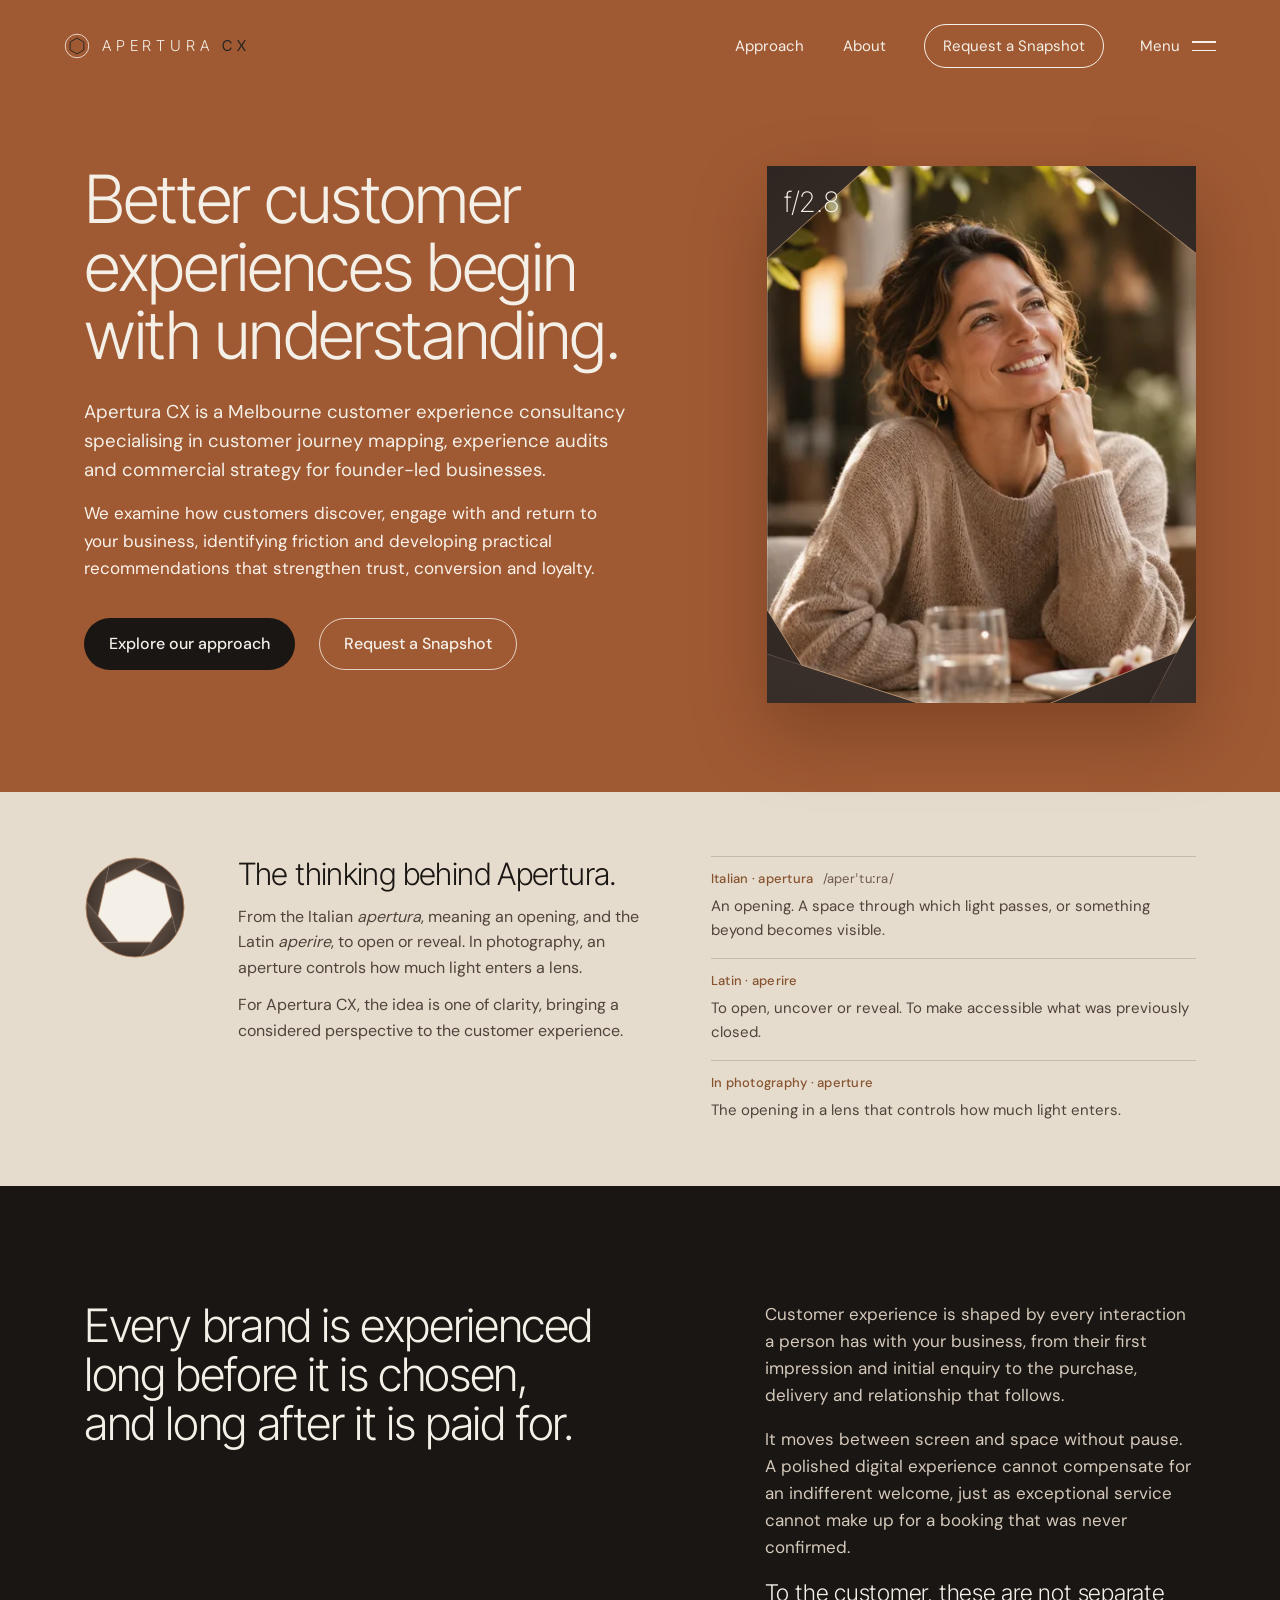
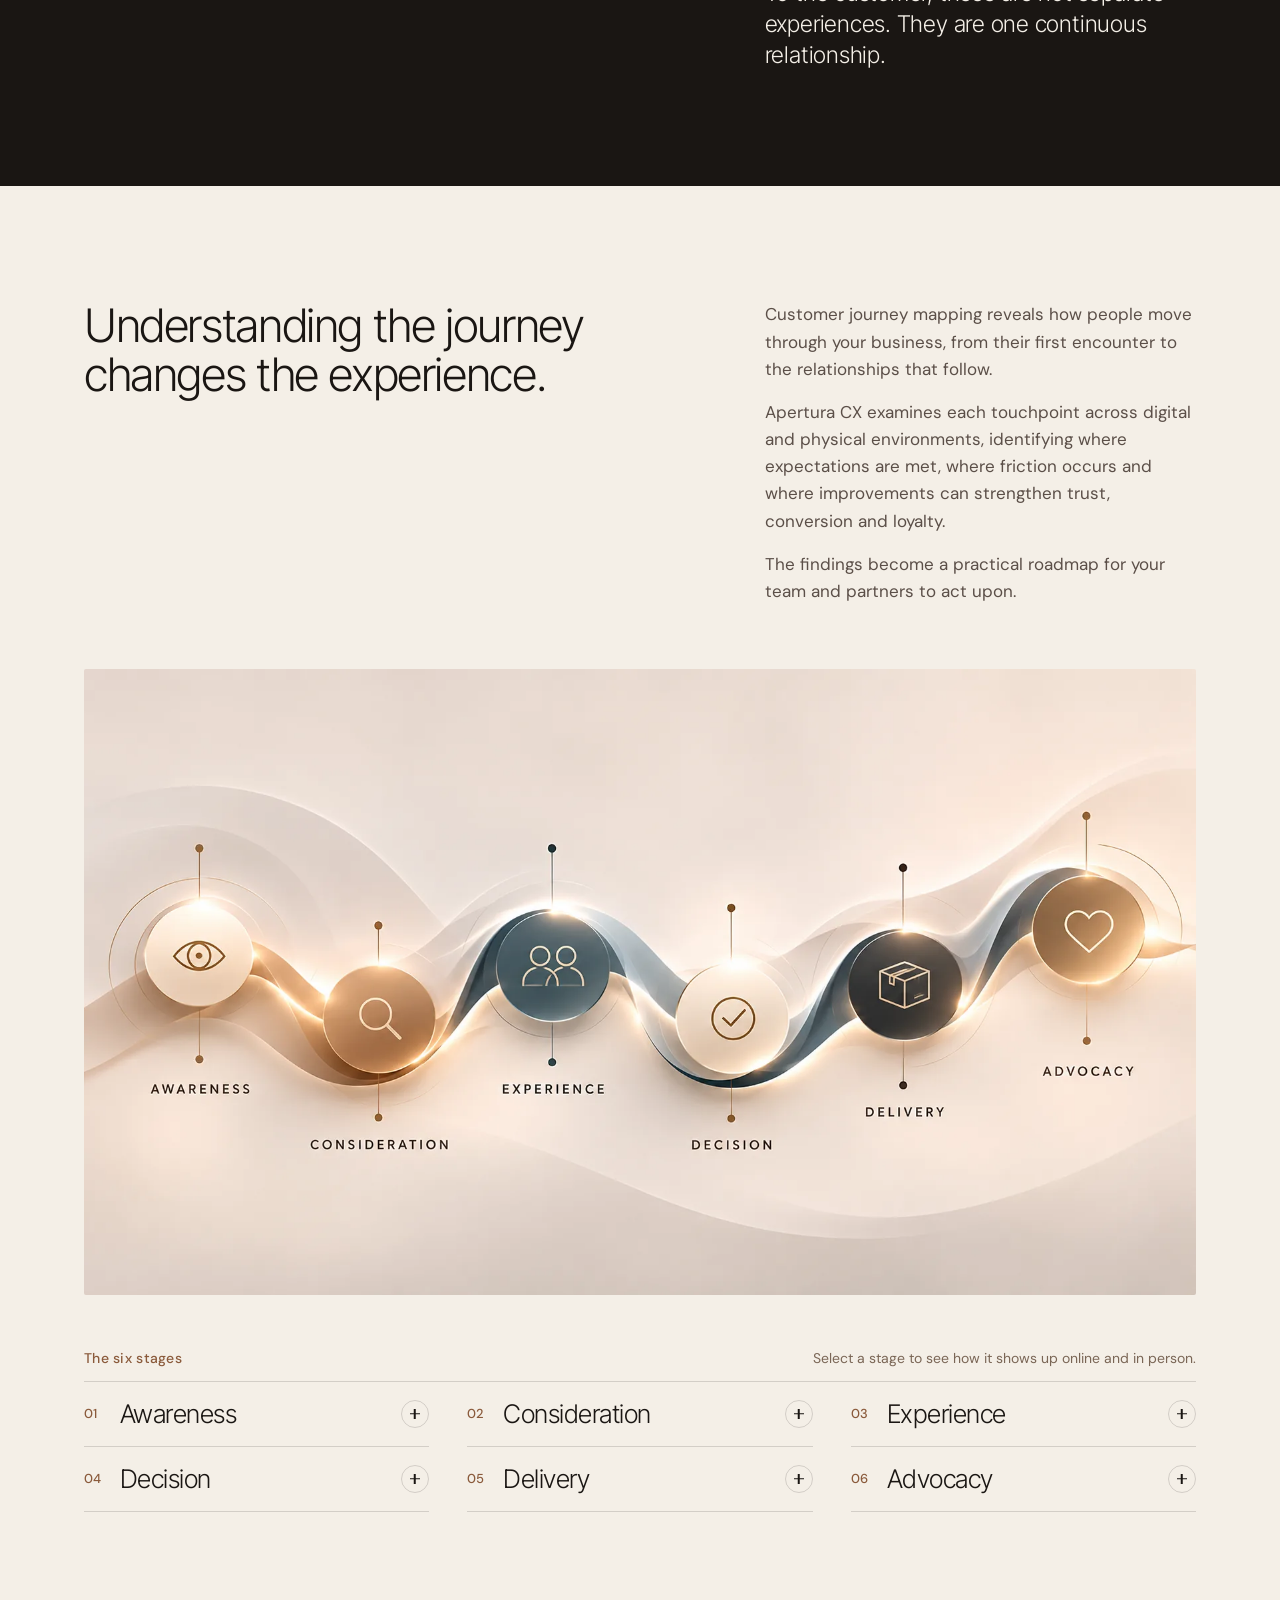
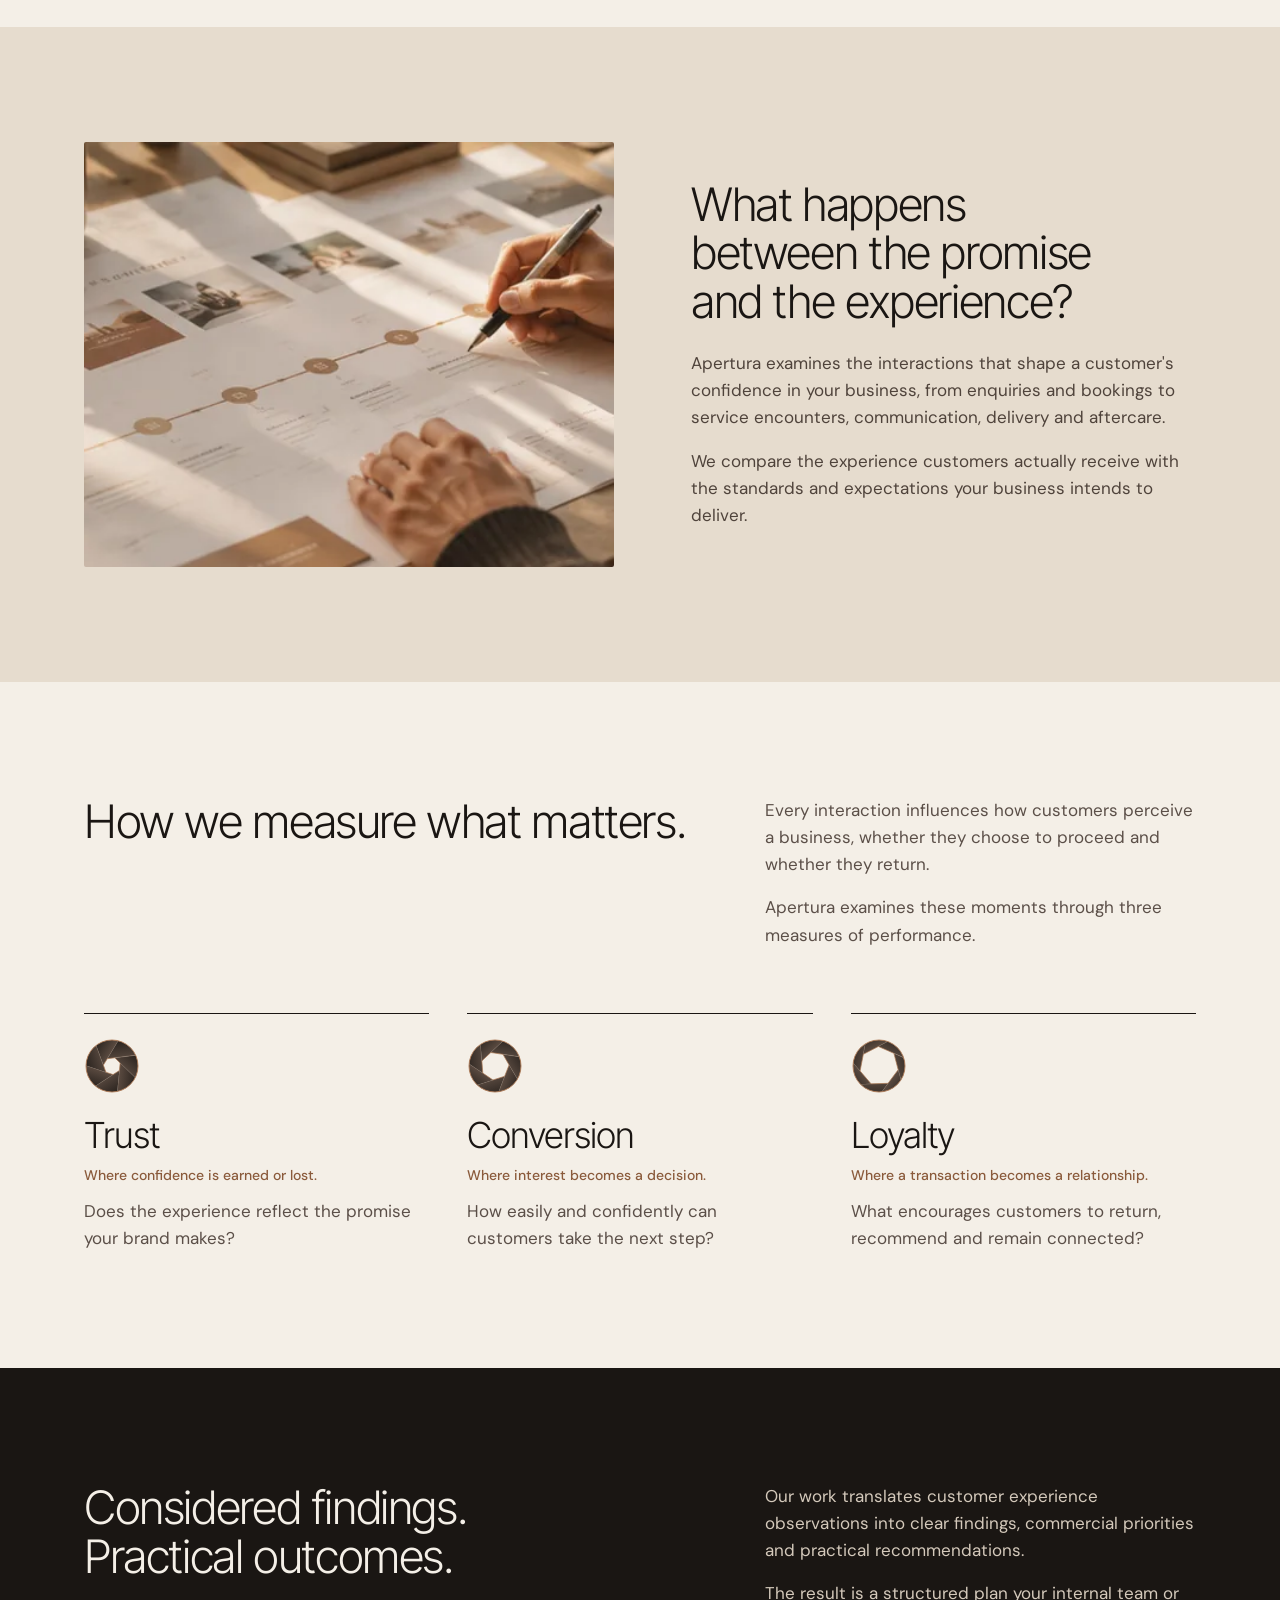
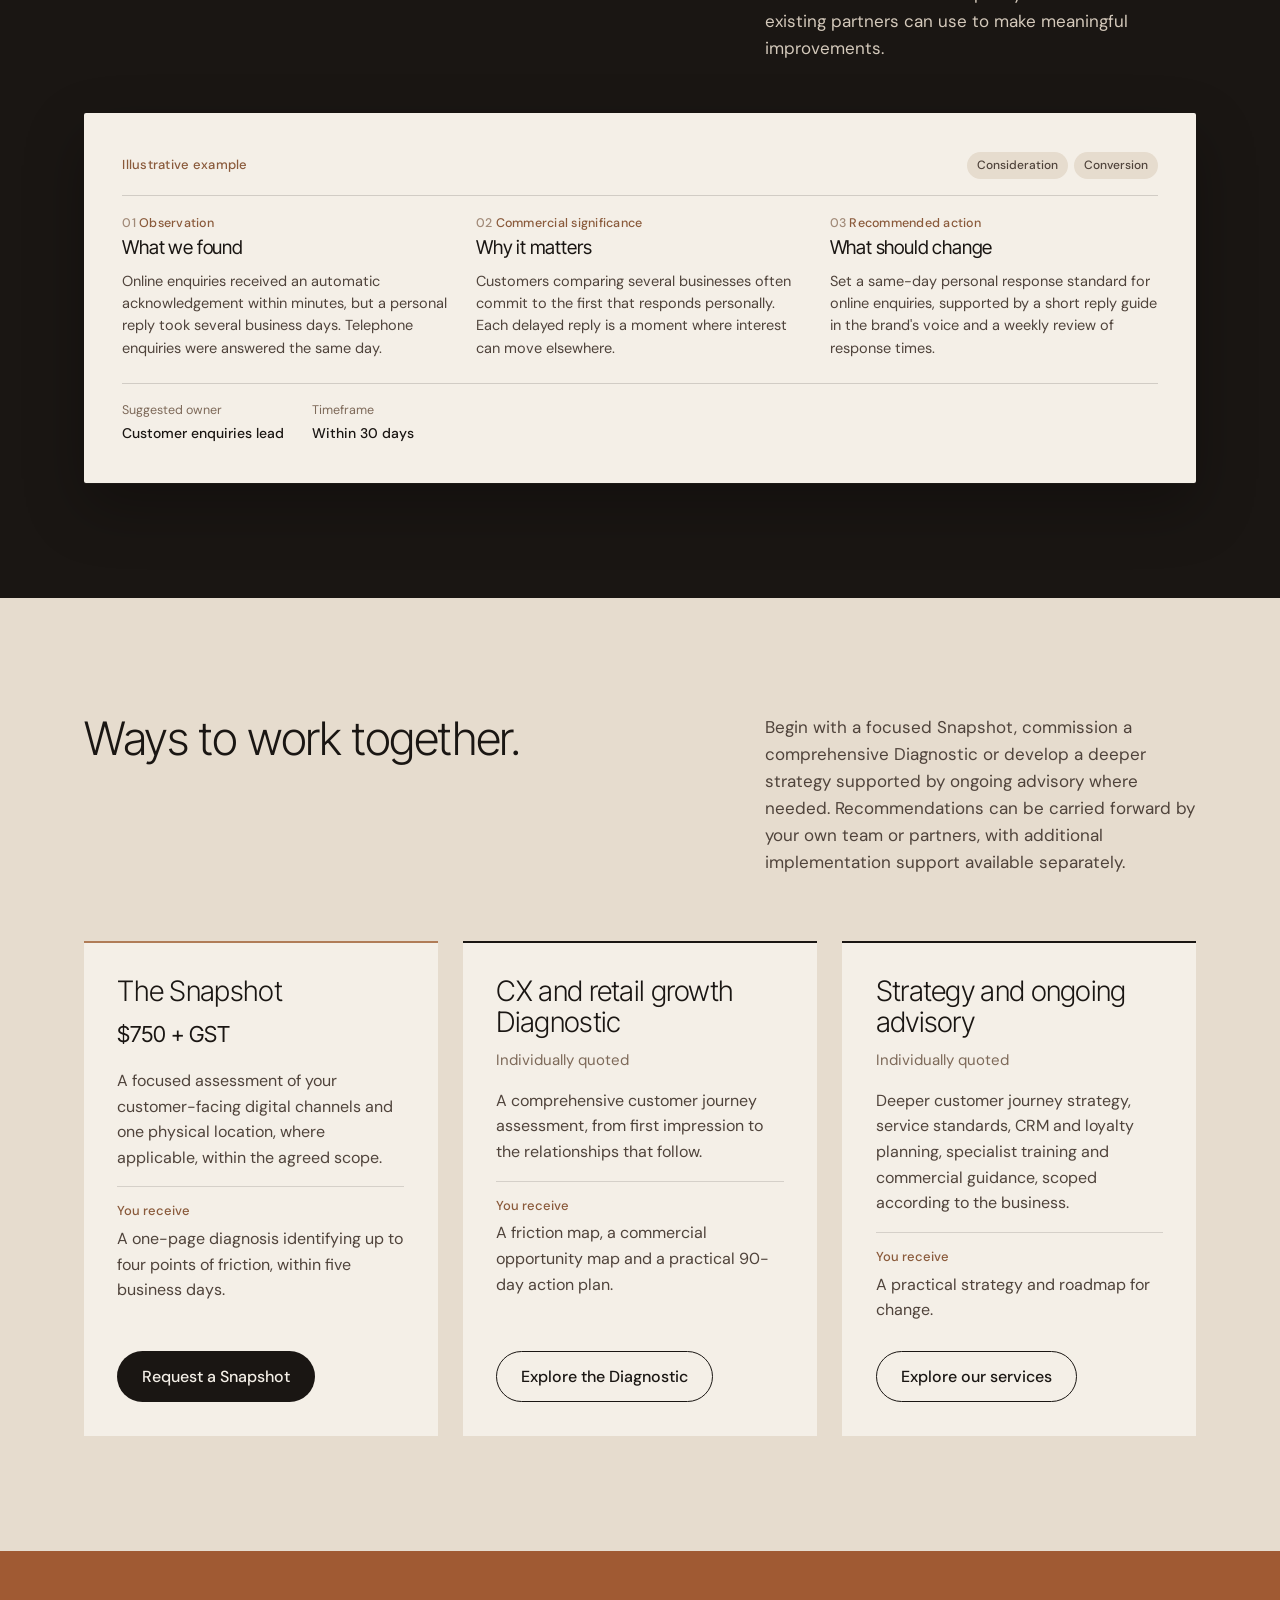
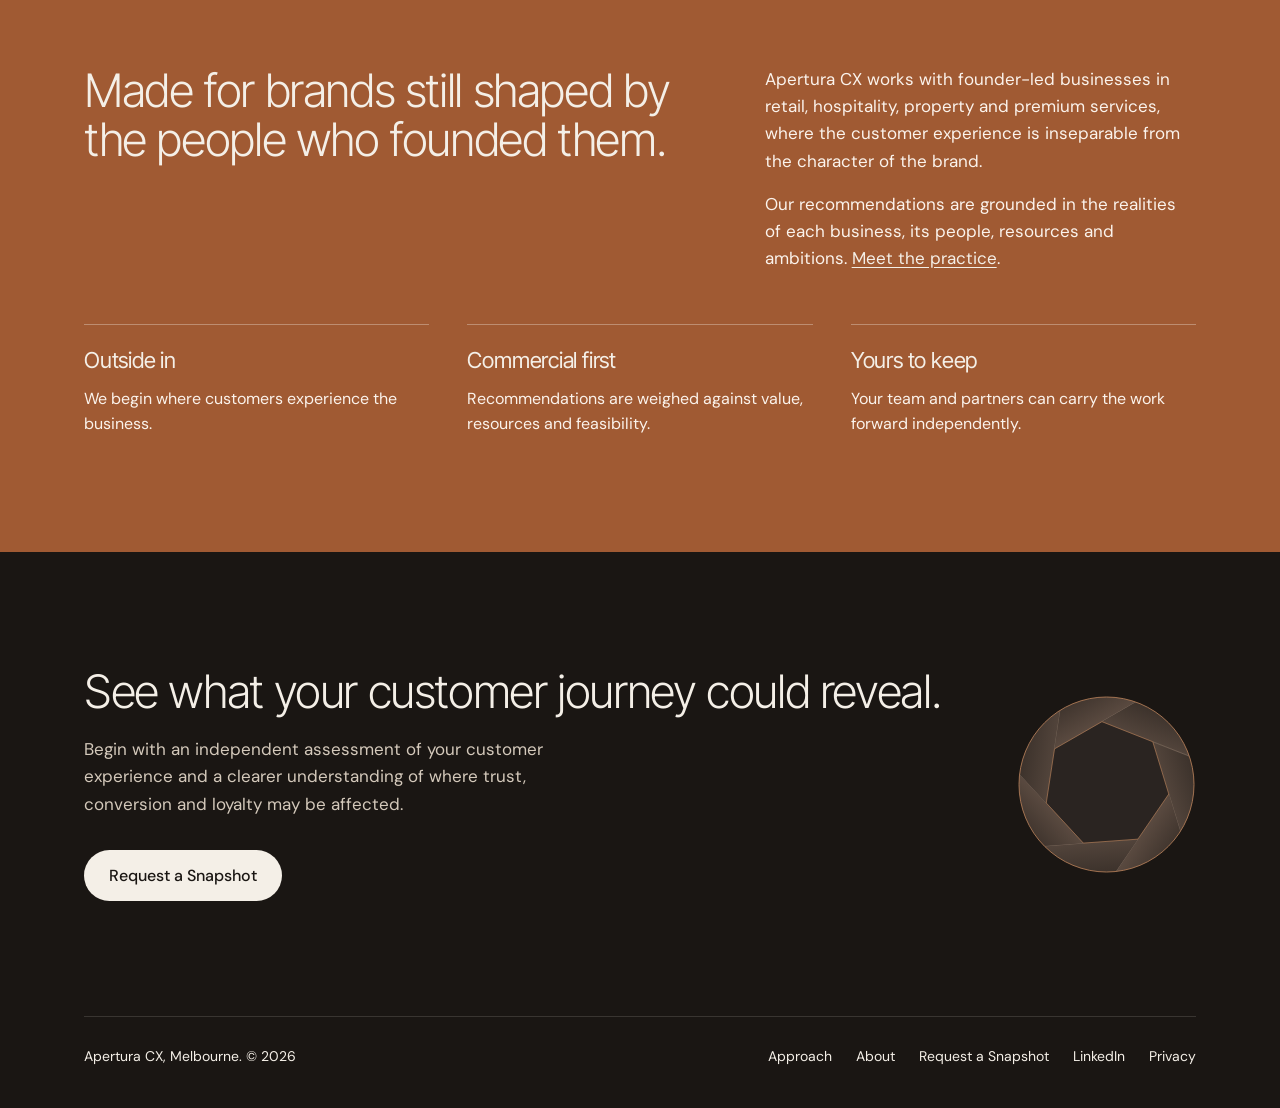
==== commit c2d926de: "Integrate Image 01 and Image 03 photography with responsive variants; keep Image 02 in the asset lib" ====
--- a/index.html
+++ b/index.html
@@ -127,13 +127,11 @@
       <a class="hx-btn hx-btn-primary hx-cta1" href="approach.html">Explore our approach</a>
       <div class="hx-hero-media">
         <div class="hx-lens">
-        <figure class="hx-media" data-asset="apertura-cx-human-experience" style="--ar-d:4/5;--ar-m:4/5">
-          <div class="hx-ph" role="img" aria-label="Image placeholder 01, Human customer experience photograph">
-            <svg viewBox="0 0 40 40" aria-hidden="true"><circle cx="20" cy="20" r="18.5" fill="none" stroke="currentColor"/><polygon points="20,10 28.7,15 28.7,25 20,30 11.3,25 11.3,15" fill="none" stroke="currentColor"/></svg>
-            <span class="hx-ph-n">Image 01</span>
-            <span class="hx-ph-t">Human customer experience photograph</span>
-            <span class="hx-ph-r">Desktop 4:5, mobile 4:5</span>
-          </div>
+        <figure class="hx-media hx-photo" data-asset="apertura-cx-human-experience" style="--ar-d:4/5;--ar-m:4/5">
+          <picture class="hx-ph">
+            <source type="image/webp" srcset="img/apertura-cx-human-experience-480.webp 480w, img/apertura-cx-human-experience-692.webp 692w" sizes="(max-width: 720px) calc(100vw - 40px), 460px">
+            <img src="img/apertura-cx-human-experience-692.jpg" srcset="img/apertura-cx-human-experience-480.jpg 480w, img/apertura-cx-human-experience-692.jpg 692w" sizes="(max-width: 720px) calc(100vw - 40px), 460px" width="692" height="865" alt="A customer enjoying a thoughtful interaction in a contemporary hospitality setting." fetchpriority="high" decoding="async">
+          </picture>
         </figure>
           <canvas class="hx-lens-iris" id="heroIris" aria-hidden="true"></canvas>
           <span class="hx-lens-f" id="heroF" aria-hidden="true">f/22</span>
@@ -267,14 +265,14 @@
   <!-- 5. What Apertura examines -->
   <section class="hx-sec field-sand" aria-labelledby="examine-title">
     <div class="wrap hx-split-media">
-      <figure class="hx-media" data-asset="apertura-cx-journey-mapping" style="--ar-d:5/4;--ar-m:4/3">
-          <div class="hx-ph" role="img" aria-label="Image placeholder 03, Customer journey mapping and strategy work">
-            <svg viewBox="0 0 40 40" aria-hidden="true"><circle cx="20" cy="20" r="18.5" fill="none" stroke="currentColor"/><polygon points="20,10 28.7,15 28.7,25 20,30 11.3,25 11.3,15" fill="none" stroke="currentColor"/></svg>
-            <span class="hx-ph-n">Image 03</span>
-            <span class="hx-ph-t">Customer journey mapping and strategy work</span>
-            <span class="hx-ph-r">Desktop 5:4, mobile 4:3</span>
-          </div>
-        </figure>
+      <figure class="hx-media hx-photo" data-asset="apertura-cx-journey-mapping" style="--ar-d:5/4;--ar-m:4/3">
+        <picture class="hx-ph">
+          <source media="(max-width: 720px)" type="image/webp" srcset="img/apertura-cx-journey-mapping-mobile-350.webp 350w, img/apertura-cx-journey-mapping-mobile-446.webp 446w" sizes="calc(100vw - 40px)">
+          <source media="(max-width: 720px)" srcset="img/apertura-cx-journey-mapping-mobile-350.jpg 350w, img/apertura-cx-journey-mapping-mobile-446.jpg 446w" sizes="calc(100vw - 40px)">
+          <source type="image/webp" srcset="img/apertura-cx-journey-mapping-desktop-360.webp 360w, img/apertura-cx-journey-mapping-desktop-446.webp 446w" sizes="(max-width: 900px) 92vw, 520px">
+          <img src="img/apertura-cx-journey-mapping-desktop-446.jpg" srcset="img/apertura-cx-journey-mapping-desktop-360.jpg 360w, img/apertura-cx-journey-mapping-desktop-446.jpg 446w" sizes="(max-width: 900px) 92vw, 520px" width="446" height="357" alt="Hands examining a customer journey map with connected touchpoints and observations." loading="lazy" decoding="async">
+        </picture>
+      </figure>
       <div class="hx-copy">
         <h2 id="examine-title" class="hx-h2">What happens between the promise and the experience?</h2>
         <p>Apertura examines the interactions that shape a customer's confidence in your business, from enquiries and bookings to service encounters, communication, delivery and aftercare.</p>
--- a/site.css
+++ b/site.css
@@ -828,3 +828,10 @@
 }
 html{scroll-padding-top:88px}
 @media (max-width:720px){.page-intro h1{font-size:clamp(34px,9.4vw,40px);text-wrap:pretty}}
+
+/* ---------- Photography (Images 01 and 03) ---------- */
+.hx-photo .hx-ph{display:block;padding:0;border:0;background:#E6DCCE;overflow:hidden;border-radius:2px}
+.home-v2 .hx-hero .hx-photo .hx-ph{background:#E6DCCE;border:0}
+.hx-photo img{display:block;width:100%;height:100%;object-fit:cover;object-position:50% 50%}
+.hx-photo[data-asset="apertura-cx-human-experience"] img{object-position:50% 35%}
+.hx-photo[data-asset="apertura-cx-journey-mapping"] img{object-position:50% 50%}
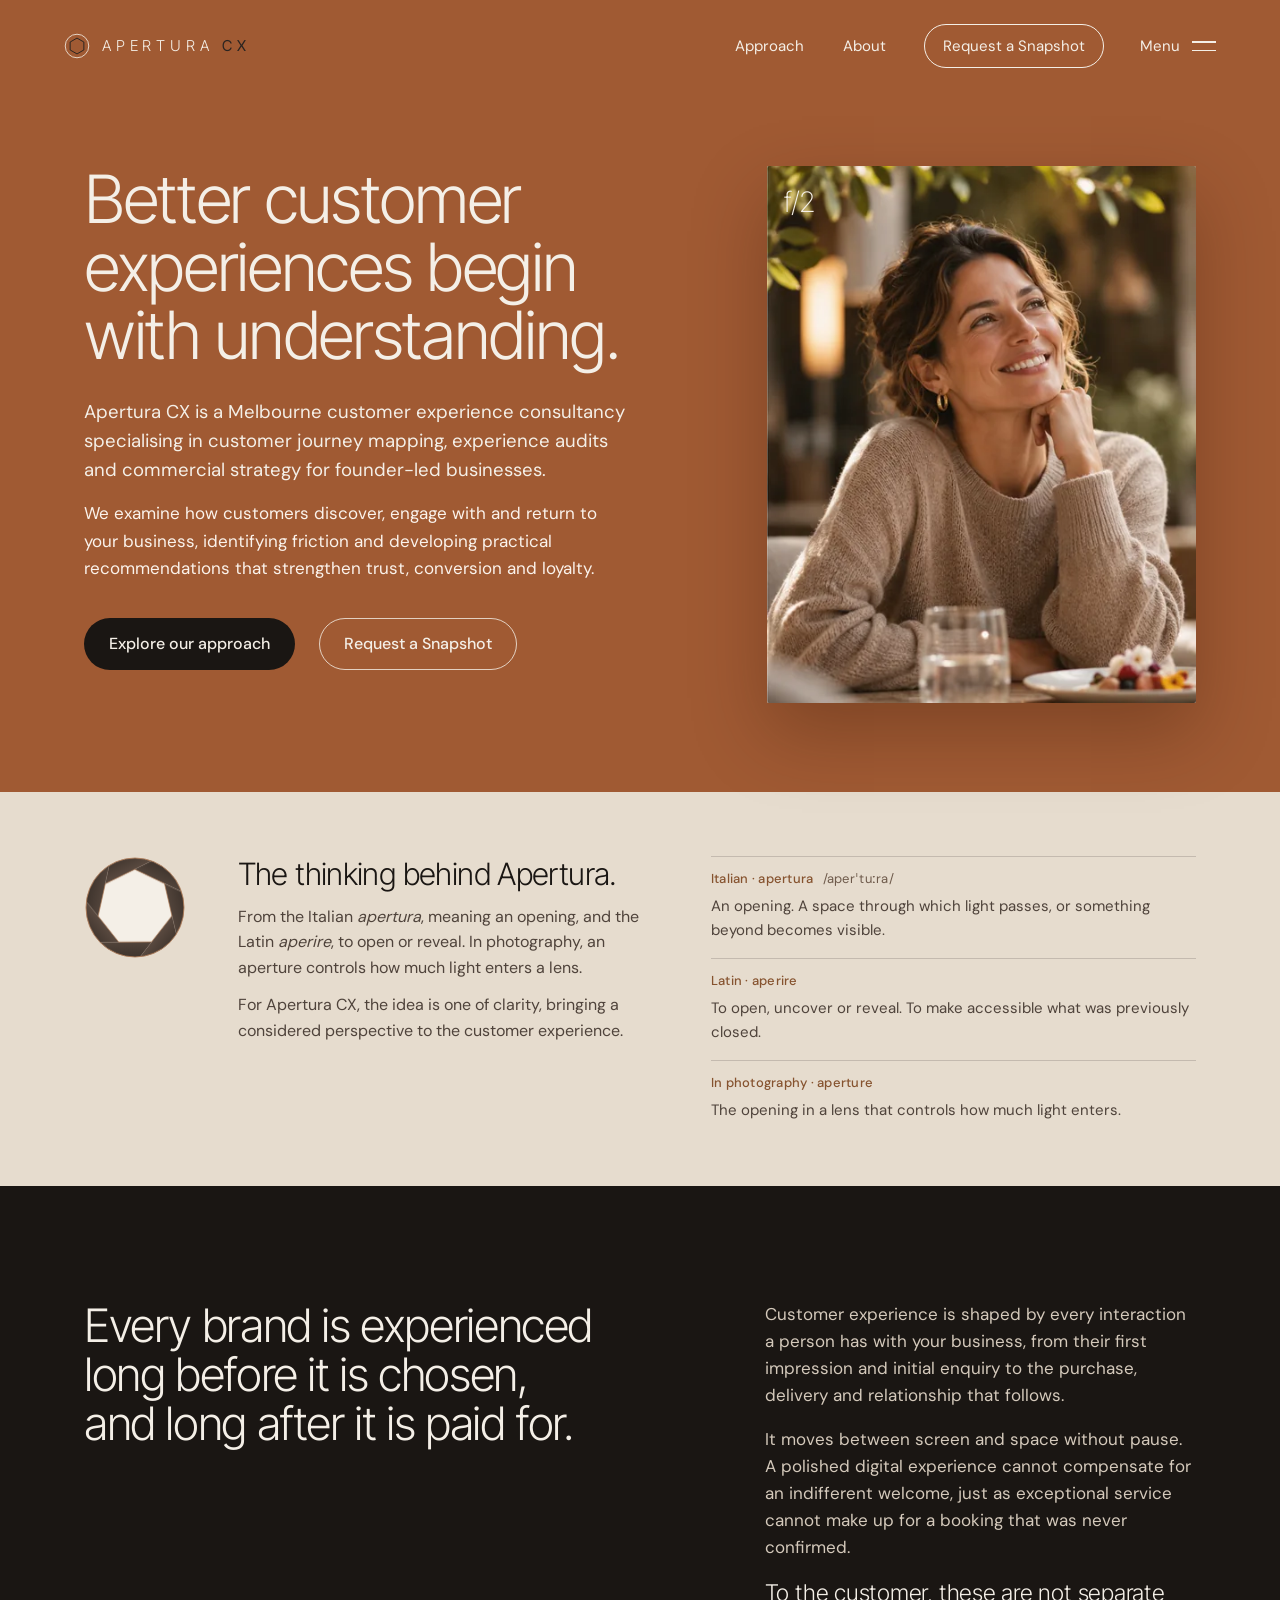
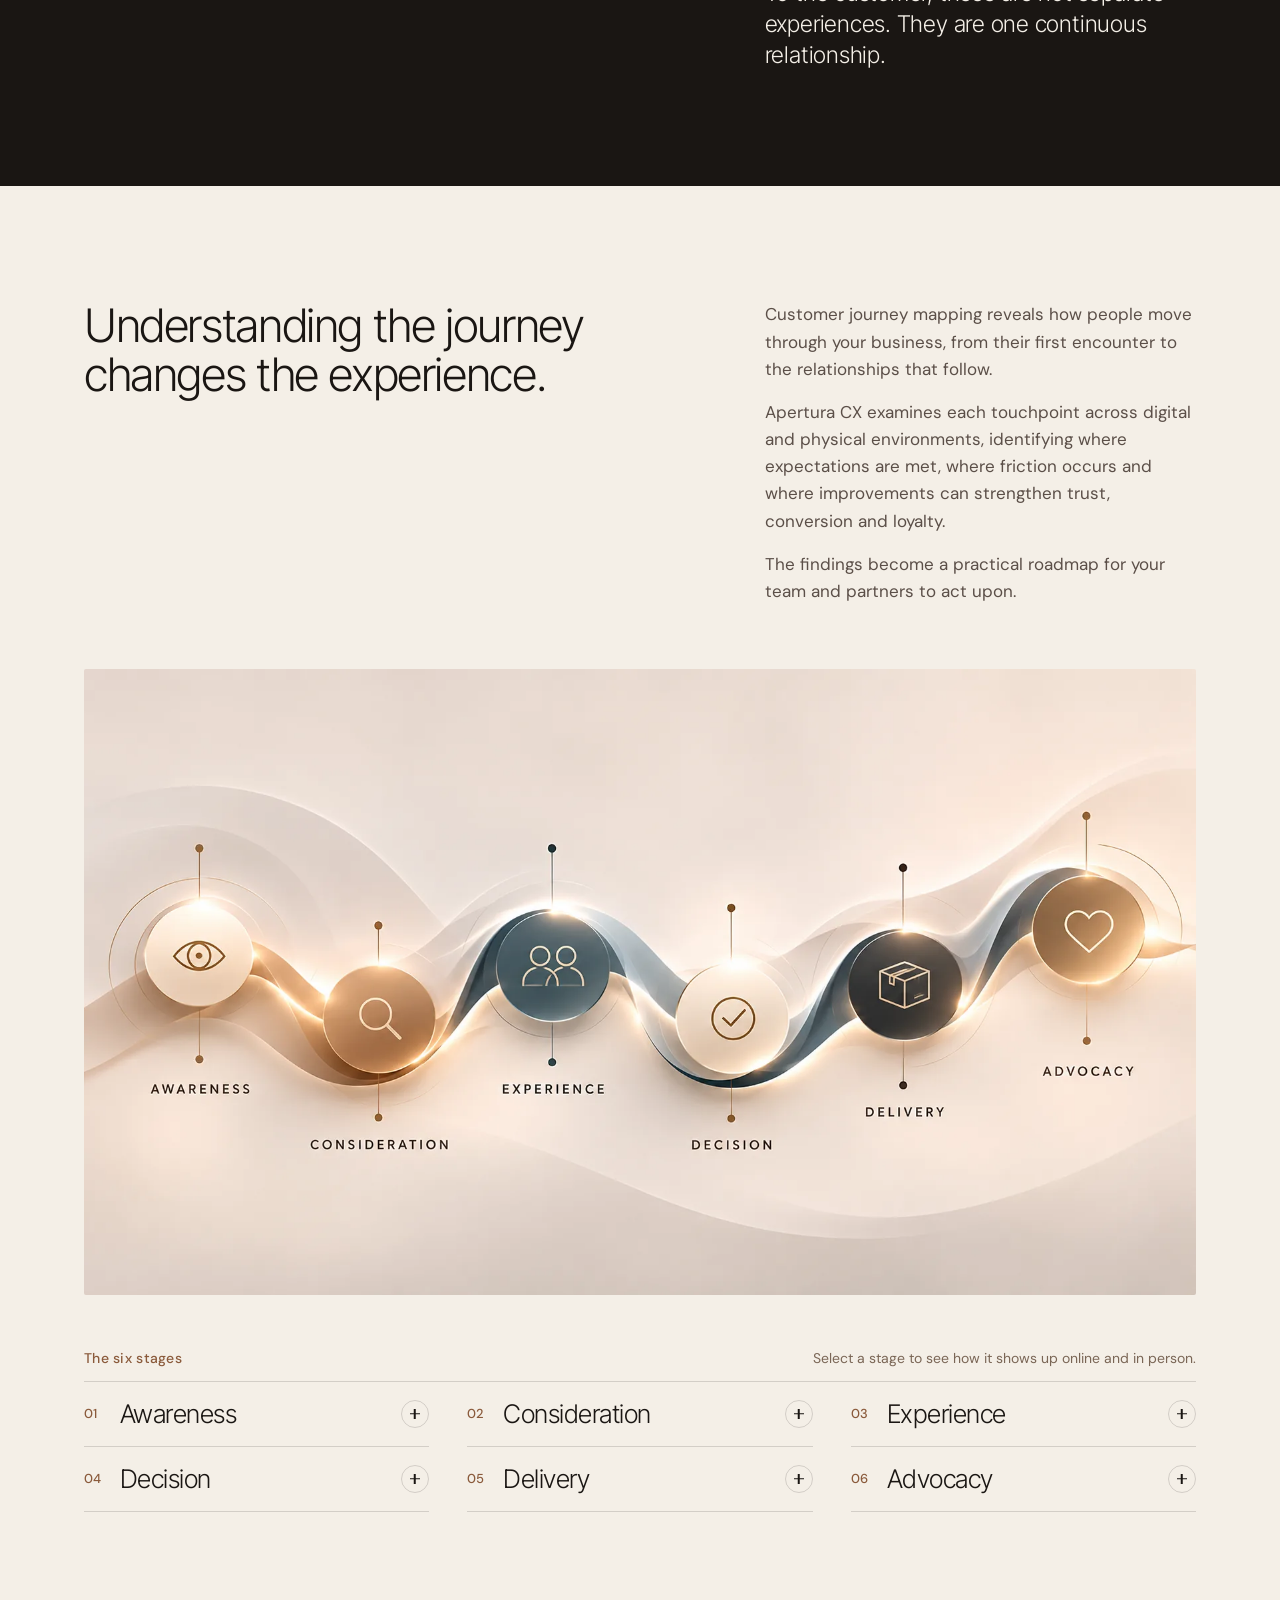
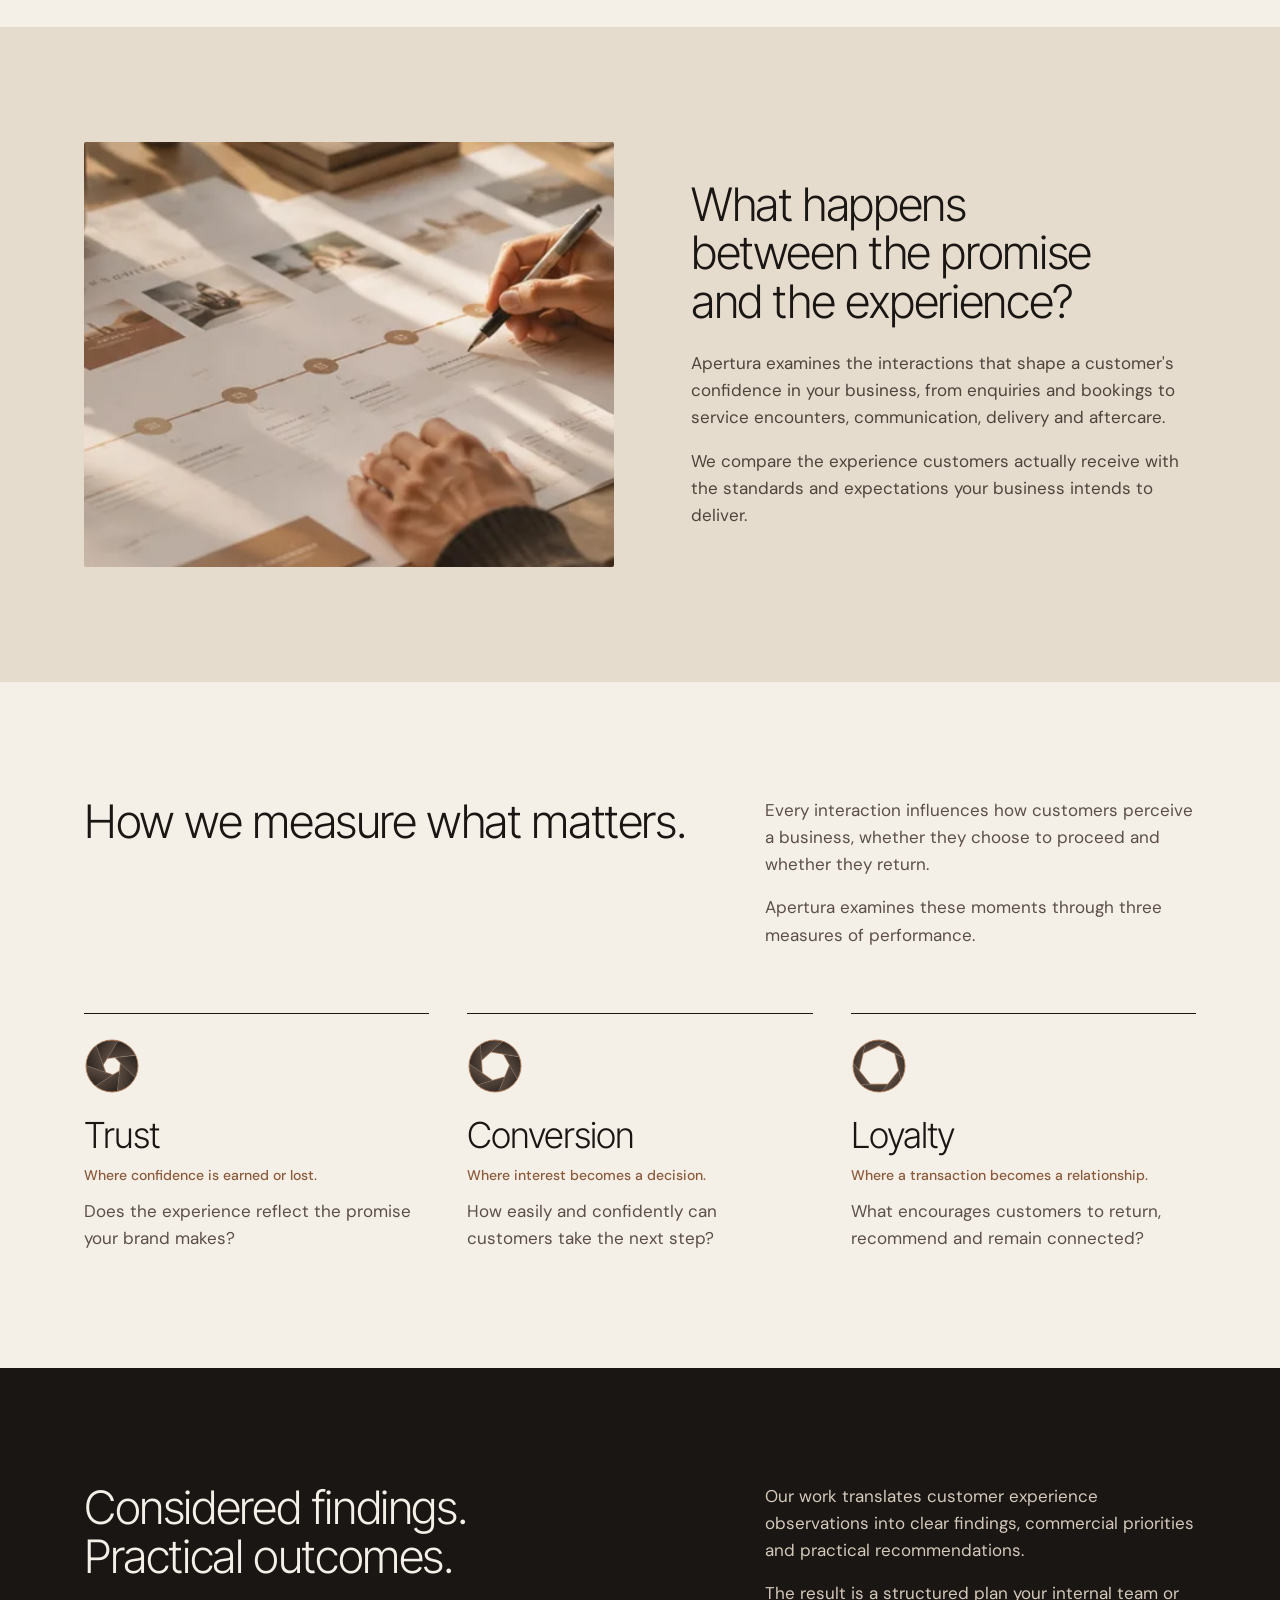
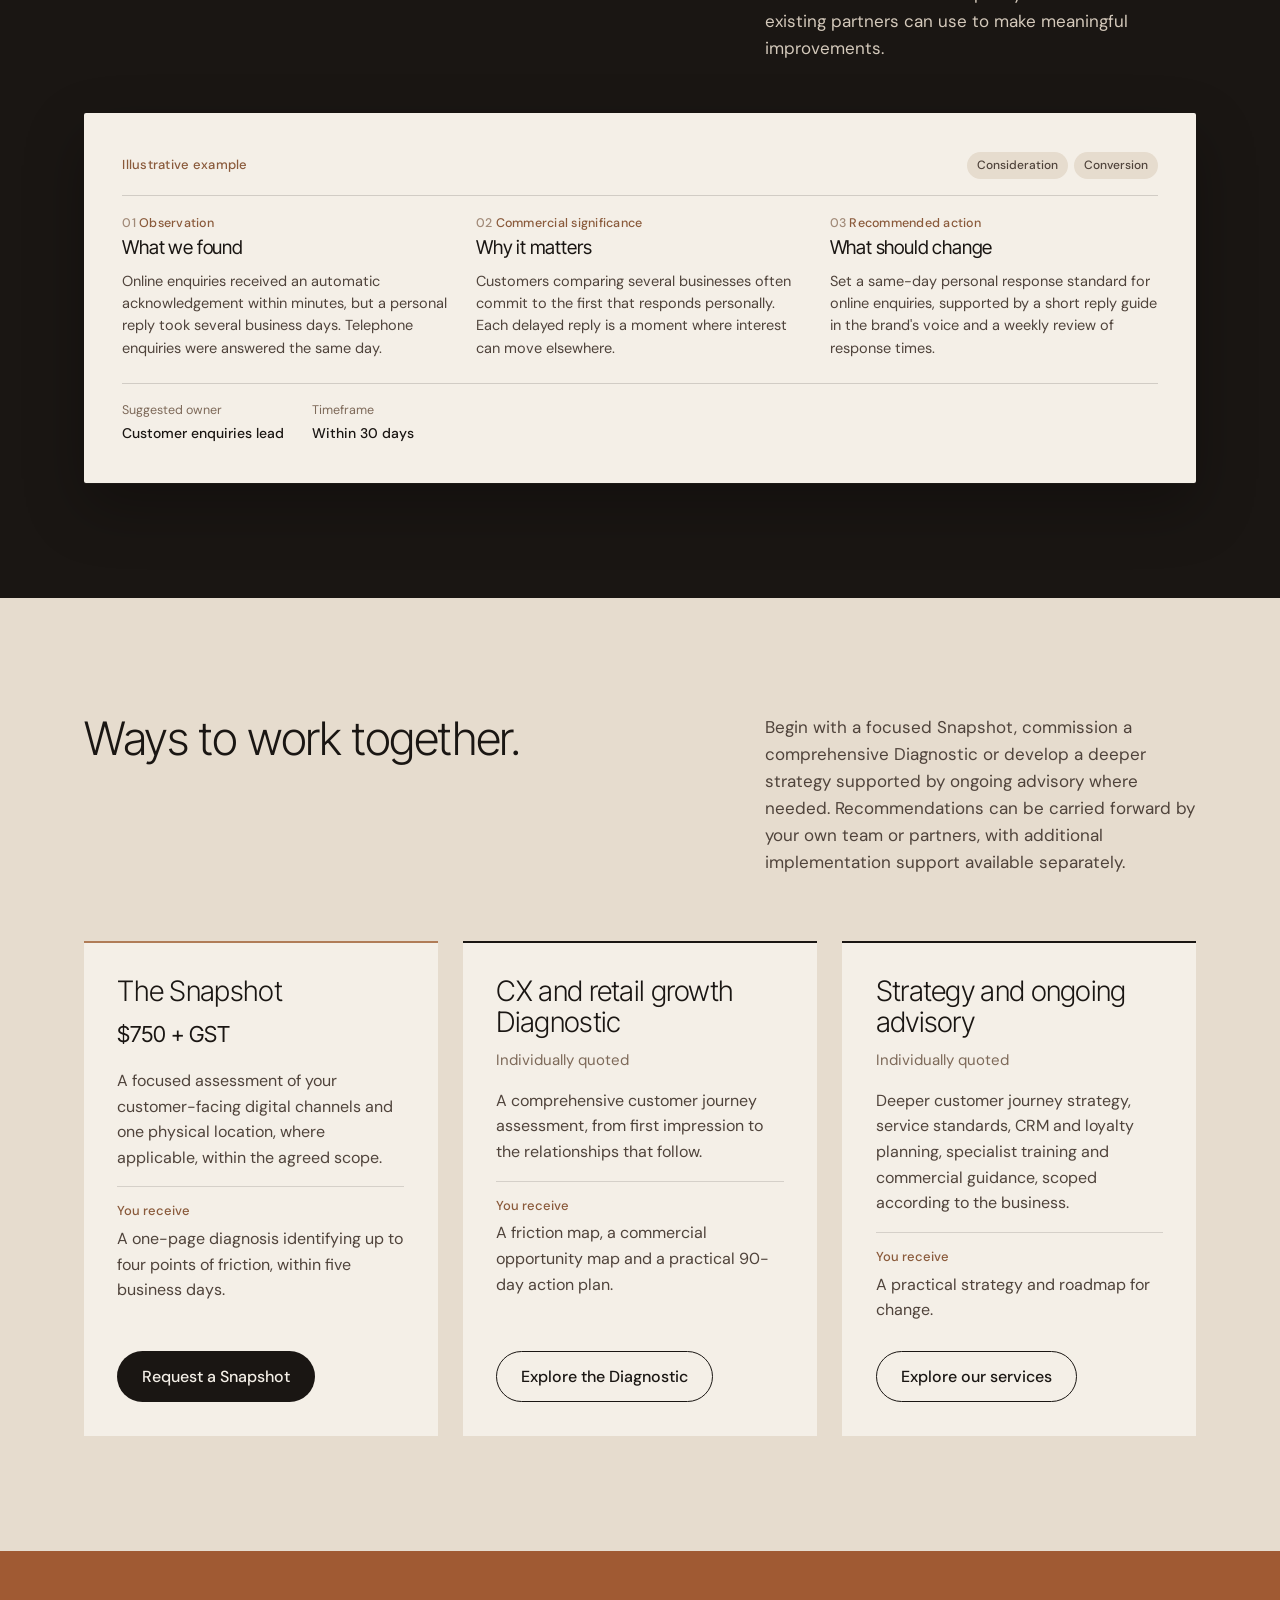
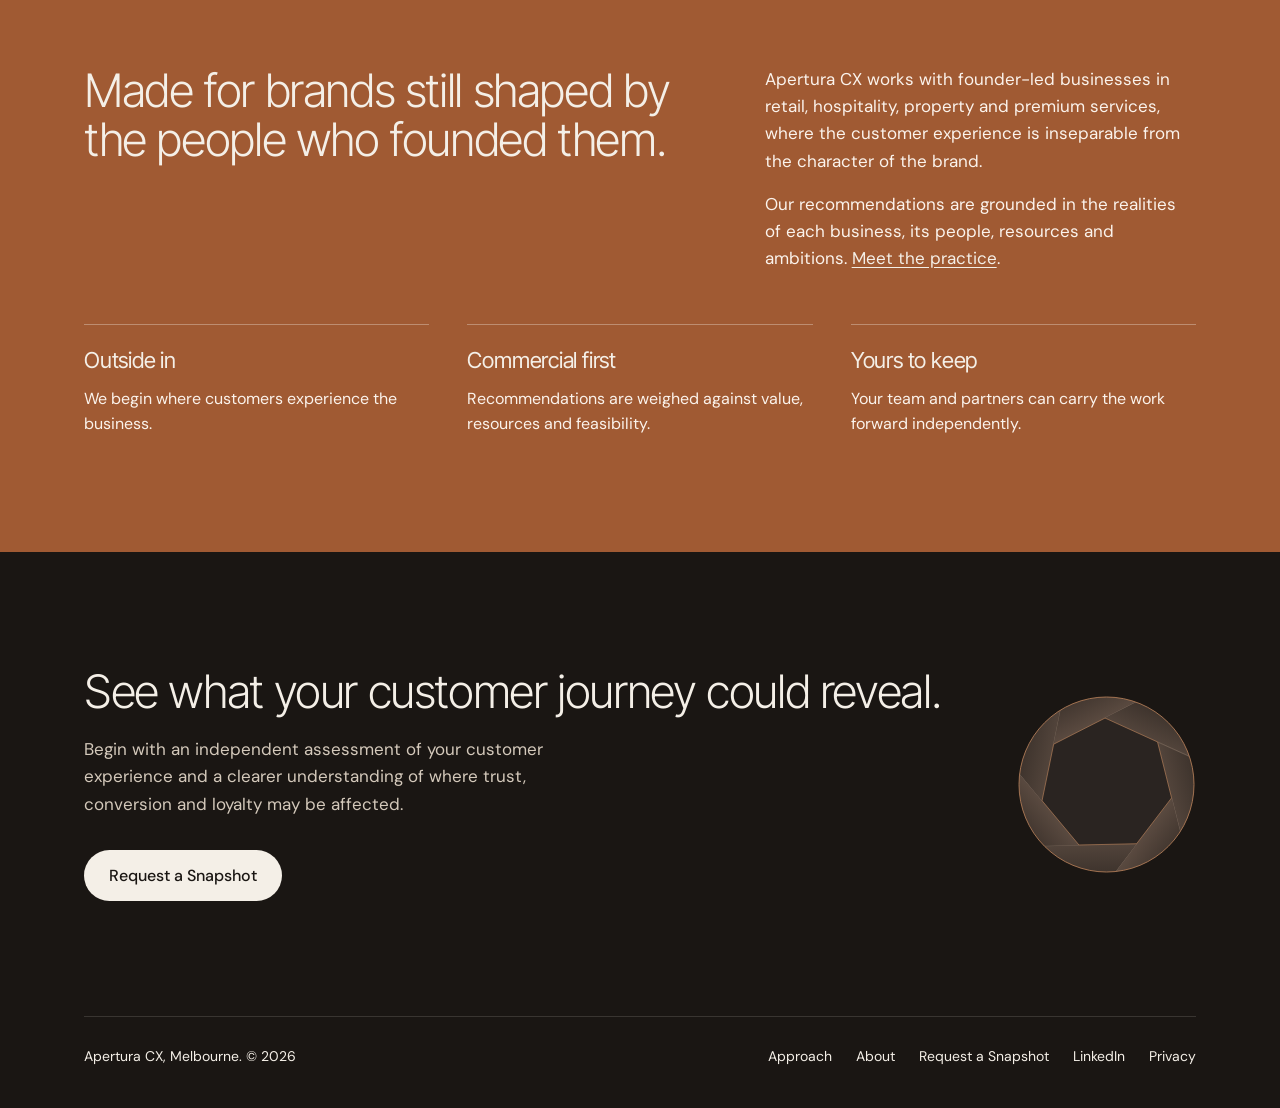
==== commit e55f58c1: "Install all five photographs: Home hero and journey, Approach retail and property, About architectur" ====
--- a/index.html
+++ b/index.html
@@ -129,8 +129,8 @@
         <div class="hx-lens">
         <figure class="hx-media hx-photo" data-asset="apertura-cx-human-experience" style="--ar-d:4/5;--ar-m:4/5">
           <picture class="hx-ph">
-            <source type="image/webp" srcset="img/apertura-cx-human-experience-480.webp 480w, img/apertura-cx-human-experience-692.webp 692w" sizes="(max-width: 720px) calc(100vw - 40px), 460px">
-            <img src="img/apertura-cx-human-experience-692.jpg" srcset="img/apertura-cx-human-experience-480.jpg 480w, img/apertura-cx-human-experience-692.jpg 692w" sizes="(max-width: 720px) calc(100vw - 40px), 460px" width="692" height="865" alt="A customer enjoying a thoughtful interaction in a contemporary hospitality setting." fetchpriority="high" decoding="async">
+            <source type="image/webp" srcset="img/apertura-01-home-hero-480.webp 480w, img/apertura-01-home-hero-692.webp 692w" sizes="(max-width: 720px) calc(100vw - 40px), 460px">
+            <img src="img/apertura-01-home-hero-692.jpg" srcset="img/apertura-01-home-hero-480.jpg 480w, img/apertura-01-home-hero-692.jpg 692w" sizes="(max-width: 720px) calc(100vw - 40px), 460px" width="692" height="865" alt="A customer smiling during a positive experience in a contemporary hospitality environment." fetchpriority="high" decoding="async">
           </picture>
         </figure>
           <canvas class="hx-lens-iris" id="heroIris" aria-hidden="true"></canvas>
@@ -267,10 +267,10 @@
     <div class="wrap hx-split-media">
       <figure class="hx-media hx-photo" data-asset="apertura-cx-journey-mapping" style="--ar-d:5/4;--ar-m:4/3">
         <picture class="hx-ph">
-          <source media="(max-width: 720px)" type="image/webp" srcset="img/apertura-cx-journey-mapping-mobile-350.webp 350w, img/apertura-cx-journey-mapping-mobile-446.webp 446w" sizes="calc(100vw - 40px)">
-          <source media="(max-width: 720px)" srcset="img/apertura-cx-journey-mapping-mobile-350.jpg 350w, img/apertura-cx-journey-mapping-mobile-446.jpg 446w" sizes="calc(100vw - 40px)">
-          <source type="image/webp" srcset="img/apertura-cx-journey-mapping-desktop-360.webp 360w, img/apertura-cx-journey-mapping-desktop-446.webp 446w" sizes="(max-width: 900px) 92vw, 520px">
-          <img src="img/apertura-cx-journey-mapping-desktop-446.jpg" srcset="img/apertura-cx-journey-mapping-desktop-360.jpg 360w, img/apertura-cx-journey-mapping-desktop-446.jpg 446w" sizes="(max-width: 900px) 92vw, 520px" width="446" height="357" alt="Hands examining a customer journey map with connected touchpoints and observations." loading="lazy" decoding="async">
+          <source media="(max-width: 720px)" type="image/webp" srcset="img/apertura-03-home-journey-mobile-350.webp 350w, img/apertura-03-home-journey-mobile-446.webp 446w" sizes="calc(100vw - 40px)">
+          <source media="(max-width: 720px)" srcset="img/apertura-03-home-journey-mobile-350.jpg 350w, img/apertura-03-home-journey-mobile-446.jpg 446w" sizes="calc(100vw - 40px)">
+          <source type="image/webp" srcset="img/apertura-03-home-journey-desktop-360.webp 360w, img/apertura-03-home-journey-desktop-446.webp 446w" sizes="(max-width: 900px) 92vw, 520px">
+          <img src="img/apertura-03-home-journey-desktop-446.jpg" srcset="img/apertura-03-home-journey-desktop-360.jpg 360w, img/apertura-03-home-journey-desktop-446.jpg 446w" sizes="(max-width: 900px) 92vw, 520px" width="446" height="357" alt="Hands reviewing a customer journey map with connected touchpoints and observations." loading="lazy" decoding="async">
         </picture>
       </figure>
       <div class="hx-copy">
--- a/site.css
+++ b/site.css
@@ -4,6 +4,9 @@
 @font-face{font-family:"Inter Tight";font-style:normal;font-weight:400;font-display:swap;src:url(fonts/inter-tight-latin-400-normal.woff2) format("woff2")}
 @font-face{font-family:"DM Sans";font-style:normal;font-weight:400;font-display:swap;src:url(fonts/dm-sans-latin-400-normal.woff2) format("woff2")}
 @font-face{font-family:"DM Sans";font-style:normal;font-weight:500;font-display:swap;src:url(fonts/dm-sans-latin-500-normal.woff2) format("woff2")}
+/* Metric-matched fallbacks so text does not move when the brand fonts arrive */
+@font-face{font-family:"Inter Tight Fallback";src:local("Arial"),local("Liberation Sans"),local("Helvetica");size-adjust:98.8%;ascent-override:98.1%;descent-override:24.4%;line-gap-override:0%}
+@font-face{font-family:"DM Sans Fallback";src:local("Arial"),local("Liberation Sans"),local("Helvetica");size-adjust:105.2%;ascent-override:94.3%;descent-override:29.5%;line-gap-override:0%}
 :root{
   --espresso:#1A1613;
   --espresso-2:#352d29;
@@ -13,8 +16,8 @@
   --bronze:#B07C57;
   --ink-soft:#5b4f48;
   --rule:rgba(42,36,33,.16);
-  --display:"Inter Tight", "Helvetica Neue", Arial, sans-serif;
-  --body:"DM Sans", "Helvetica Neue", Arial, sans-serif;
+  --display:"Inter Tight", "Inter Tight Fallback", "Helvetica Neue", Arial, sans-serif;
+  --body:"DM Sans", "DM Sans Fallback", "Helvetica Neue", Arial, sans-serif;
   --gutter:clamp(20px, 5vw, 72px);
   --max:1240px;
 }
@@ -835,3 +838,23 @@
 .hx-photo img{display:block;width:100%;height:100%;object-fit:cover;object-position:50% 50%}
 .hx-photo[data-asset="apertura-cx-human-experience"] img{object-position:50% 35%}
 .hx-photo[data-asset="apertura-cx-journey-mapping"] img{object-position:50% 50%}
+
+/* ---------- Photography, Approach and About ---------- */
+.pic{margin:0}
+.pic picture{display:block;aspect-ratio:var(--ar-d);overflow:hidden;border-radius:2px;background:#E6DCCE}
+.pic img{display:block;width:100%;height:100%;object-fit:cover;object-position:50% 50%}
+@media (max-width:720px){.pic picture{aspect-ratio:var(--ar-m)}}
+@media (max-width:860px){.pic-retail picture{aspect-ratio:var(--ar-m)}}
+.sec-head.with-photo{grid-template-columns:minmax(0,7fr) minmax(0,5fr);align-items:center}
+.sec-head.with-photo .sh-text p{margin-top:24px}
+.sec-head.with-photo .sh-text p+p{margin-top:14px}
+.pic-retail{justify-self:end;width:100%;max-width:440px}
+.sec-head.pic-first{grid-template-columns:minmax(0,6fr) minmax(0,6fr)}
+.sec-head.pic-first .pic{order:-1}
+@media (max-width:860px){
+  .sec-head.with-photo,.sec-head.pic-first{grid-template-columns:minmax(0,1fr);gap:28px}
+  .sec-head.pic-first .pic{order:0}
+  .pic-retail{justify-self:stretch;max-width:none}
+}
+.interlude{padding-block:clamp(48px,7vw,104px)}
+.pic-architecture{width:100%;max-width:960px;margin-inline:auto}
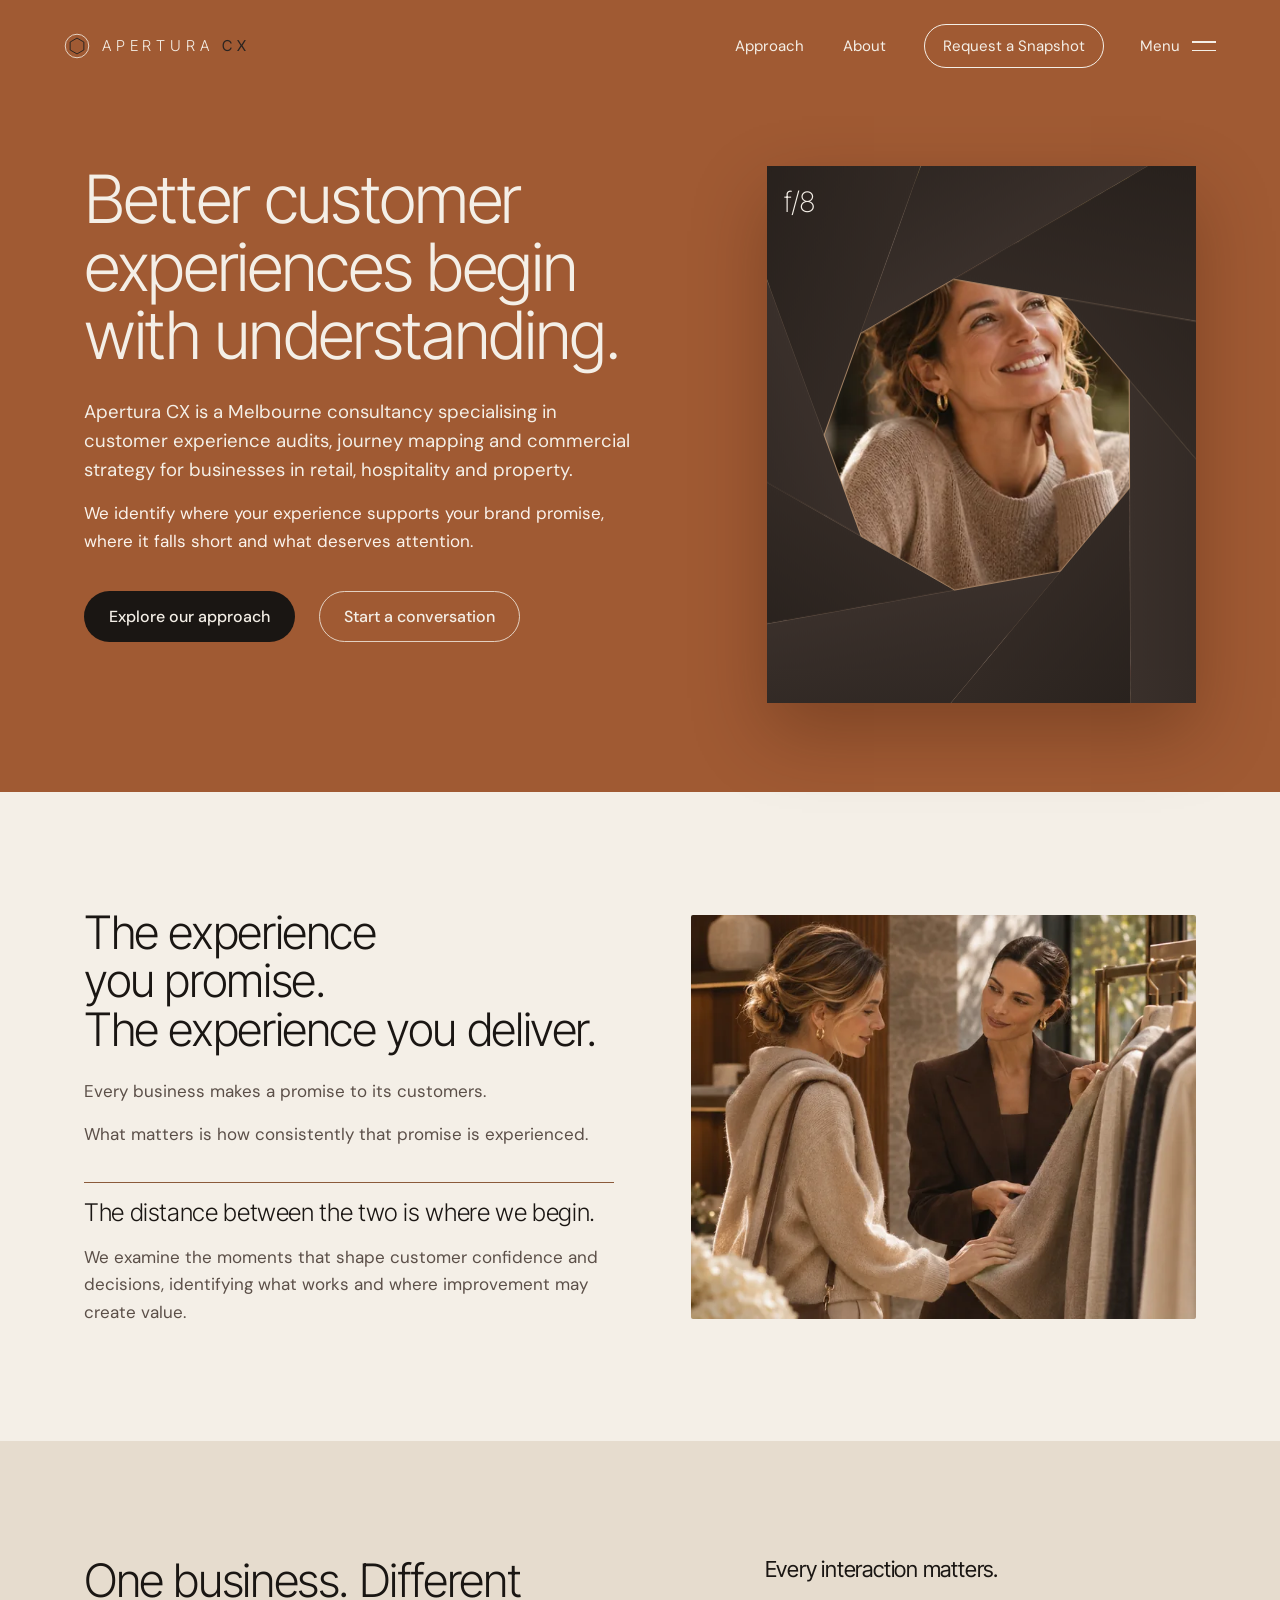
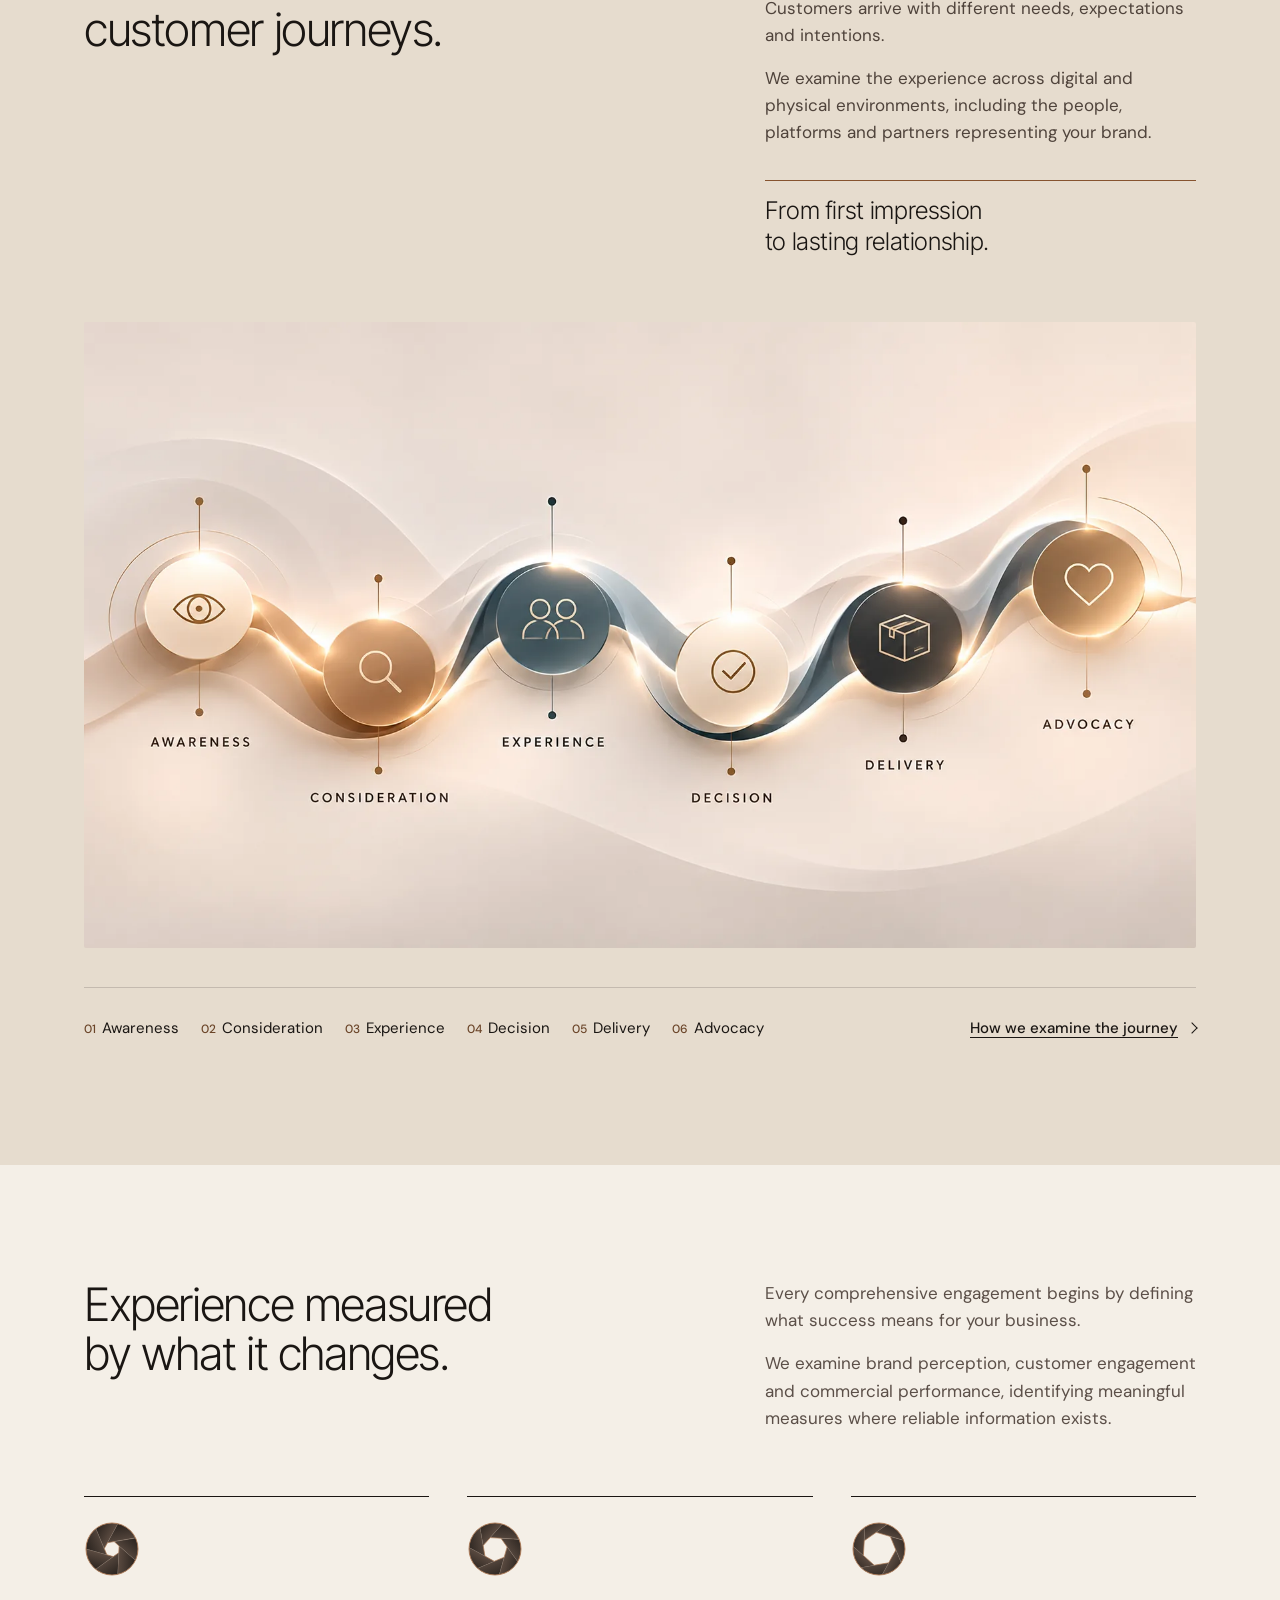
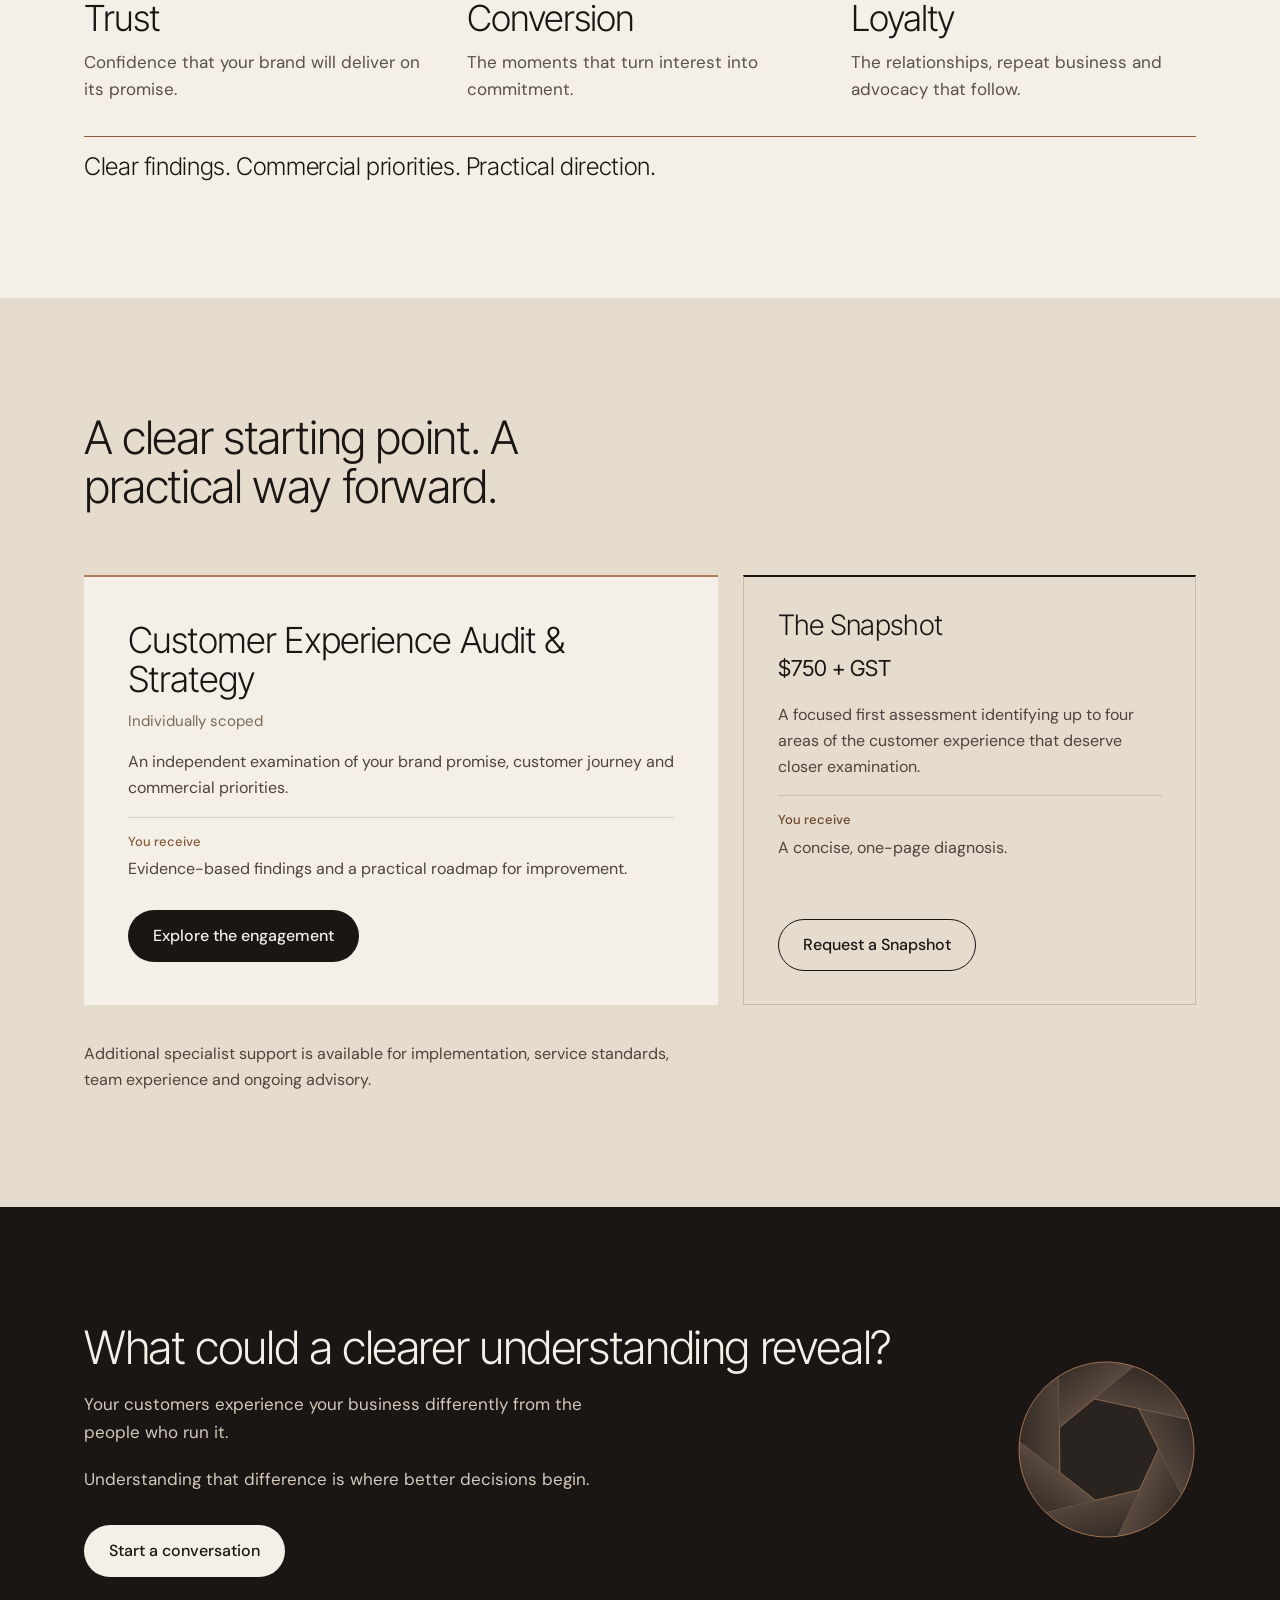
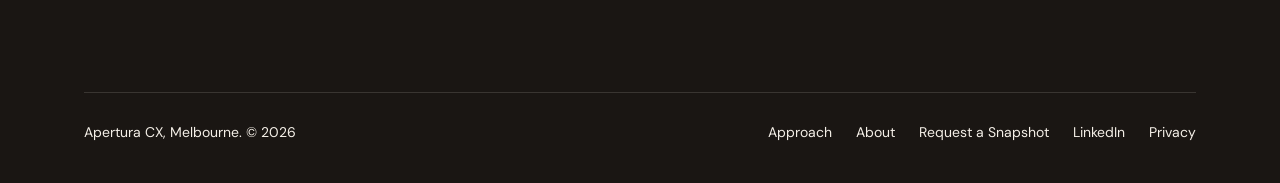
==== commit fd285014: "Editorial revision to the 4 November brief: simpler Home, Approach, About and Snapshot; Customer Exp" ====
--- a/index.html
+++ b/index.html
@@ -3,14 +3,14 @@
 <head>
 <meta charset="utf-8">
 <meta name="viewport" content="width=device-width, initial-scale=1, viewport-fit=cover">
-<title>Customer Experience Consultancy &amp; Journey Mapping | Apertura CX Melbourne</title>
-<meta name="description" content="Apertura CX is a Melbourne customer experience consultancy specialising in customer journey mapping, CX audits and practical strategies to improve trust, conversion and loyalty.">
+<title>Customer Experience Consultancy Melbourne | Apertura CX</title>
+<meta name="description" content="Apertura CX is a Melbourne customer experience consultancy offering customer experience audits, journey mapping and CX strategy for retail, hospitality and property businesses.">
 <link rel="canonical" href="https://cn-bit.github.io/apertura-cx/">
 <meta name="robots" content="index, follow">
 <meta property="og:type" content="website">
 <meta property="og:site_name" content="Apertura CX">
-<meta property="og:title" content="Customer Experience Consultancy &amp; Journey Mapping | Apertura CX Melbourne">
-<meta property="og:description" content="Apertura CX is a Melbourne customer experience consultancy specialising in customer journey mapping, CX audits and practical strategies to improve trust, conversion and loyalty.">
+<meta property="og:title" content="Customer Experience Consultancy Melbourne | Apertura CX">
+<meta property="og:description" content="Apertura CX is a Melbourne customer experience consultancy offering customer experience audits, journey mapping and CX strategy for retail, hospitality and property businesses.">
 <meta property="og:url" content="https://cn-bit.github.io/apertura-cx/">
 <meta property="og:locale" content="en_AU">
 <meta name="theme-color" content="#A05A33">
@@ -25,7 +25,7 @@
  "@id": "https://cn-bit.github.io/apertura-cx/#organisation",
  "name": "Apertura CX",
  "url": "https://cn-bit.github.io/apertura-cx/",
- "description": "Apertura CX is a Melbourne customer experience consultancy specialising in customer journey mapping, CX audits and practical strategies to improve trust, conversion and loyalty.",
+ "description": "Apertura CX is a Melbourne customer experience consultancy offering customer experience audits, journey mapping and CX strategy for retail, hospitality and property businesses.",
  "address": {
   "@type": "PostalAddress",
   "addressLocality": "Melbourne",
@@ -43,38 +43,38 @@
  },
  "knowsAbout": [
   "Customer experience consultancy",
+  "Customer experience audit",
   "Customer journey mapping",
-  "Customer experience audits",
   "CX strategy",
-  "Retail growth consulting",
-  "Customer touchpoint analysis",
-  "Service design",
-  "Customer retention and loyalty"
+  "Customer experience improvement",
+  "Retail customer experience",
+  "Hospitality customer experience",
+  "Property customer experience"
  ],
  "makesOffer": [
   {
    "@type": "Offer",
-   "name": "The Snapshot",
+   "itemOffered": {
+    "@type": "Service",
+    "name": "Customer Experience Audit & Strategy",
+    "description": "An independent examination of a business's brand promise, customer journey and commercial priorities, delivering evidence-based findings and a practical roadmap for improvement. Individually scoped."
+   },
+   "url": "https://cn-bit.github.io/apertura-cx/approach.html#engagements"
+  },
+  {
+   "@type": "Offer",
+   "itemOffered": {
+    "@type": "Service",
+    "name": "The Snapshot",
+    "description": "A focused first assessment of customer-facing digital channels and one physical location, where applicable, within the agreed scope, identifying up to four areas that deserve closer examination in a one-page diagnosis."
+   },
    "url": "https://cn-bit.github.io/apertura-cx/begin.html",
-   "description": "A focused assessment of customer-facing digital channels and one physical location, where applicable, within the agreed scope, with a one-page diagnosis identifying up to four points of friction.",
    "priceSpecification": {
     "@type": "PriceSpecification",
     "price": "750",
     "priceCurrency": "AUD",
     "valueAddedTaxIncluded": false
    }
-  },
-  {
-   "@type": "Offer",
-   "name": "CX and retail growth Diagnostic",
-   "url": "https://cn-bit.github.io/apertura-cx/approach.html#diagnostic",
-   "description": "A comprehensive customer journey assessment that provides a friction map, commercial opportunity map and practical 90-day action plan."
-  },
-  {
-   "@type": "Offer",
-   "name": "Strategy and ongoing advisory",
-   "url": "https://cn-bit.github.io/apertura-cx/approach.html#services",
-   "description": "Customer journey strategy, service standards, CRM and loyalty planning, specialist training and commercial guidance, scoped according to the business."
   }
  ]
 }
@@ -123,11 +123,11 @@
   <section class="hx-hero field-bronze" aria-labelledby="hero-title">
     <div class="wrap hx-hero-grid">
       <h1 id="hero-title" class="hx-h1">Better customer experiences begin with understanding.</h1>
-      <p class="hx-lead hx-p1">Apertura CX is a Melbourne customer experience consultancy specialising in customer journey mapping, experience audits and commercial strategy for founder-led businesses.</p>
+      <p class="hx-lead hx-p1">Apertura CX is a Melbourne consultancy specialising in customer experience audits, journey mapping and commercial strategy for businesses in retail, hospitality and property.</p>
       <a class="hx-btn hx-btn-primary hx-cta1" href="approach.html">Explore our approach</a>
       <div class="hx-hero-media">
         <div class="hx-lens">
-        <figure class="hx-media hx-photo" data-asset="apertura-cx-human-experience" style="--ar-d:4/5;--ar-m:4/5">
+        <figure class="hx-media hx-photo" data-asset="apertura-01-home-hero" style="--ar-d:4/5;--ar-m:4/5">
           <picture class="hx-ph">
             <source type="image/webp" srcset="img/apertura-01-home-hero-480.webp 480w, img/apertura-01-home-hero-692.webp 692w" sizes="(max-width: 720px) calc(100vw - 40px), 460px">
             <img src="img/apertura-01-home-hero-692.jpg" srcset="img/apertura-01-home-hero-480.jpg 480w, img/apertura-01-home-hero-692.jpg 692w" sizes="(max-width: 720px) calc(100vw - 40px), 460px" width="692" height="865" alt="A customer smiling during a positive experience in a contemporary hospitality environment." fetchpriority="high" decoding="async">
@@ -137,52 +137,40 @@
           <span class="hx-lens-f" id="heroF" aria-hidden="true">f/22</span>
         </div>
       </div>
-      <p class="hx-p2">We examine how customers discover, engage with and return to your business, identifying friction and developing practical recommendations that strengthen trust, conversion and loyalty.</p>
-      <a class="hx-btn hx-btn-secondary hx-cta2" href="begin.html">Request a Snapshot</a>
-    </div>
-  </section>
-
-  <!-- 2. The thinking behind Apertura -->
-  <section class="hx-name field-sand" aria-labelledby="name-title">
-    <div class="wrap hx-name-grid">
-      <div class="hx-name-iris" data-open=".72"><canvas aria-hidden="true"></canvas></div>
-      <div class="hx-name-copy">
-        <h2 id="name-title" class="hx-h2-sm">The thinking behind Apertura.</h2>
-        <p>From the Italian <em>apertura</em>, meaning an opening, and the Latin <em>aperire</em>, to open or reveal. In photography, an aperture controls how much light enters a lens.</p>
-        <p>For Apertura CX, the idea is one of clarity, bringing a considered perspective to the customer experience.</p>
-      </div>
-      <details class="hx-defs" id="defs">
-        <summary>The full definition</summary>
-        <dl>
-          <div><dt>Italian · apertura <span>/aperˈtuːra/</span></dt><dd>An opening. A space through which light passes, or something beyond becomes visible.</dd></div>
-          <div><dt>Latin · aperire</dt><dd>To open, uncover or reveal. To make accessible what was previously closed.</dd></div>
-          <div><dt>In photography · aperture</dt><dd>The opening in a lens that controls how much light enters.</dd></div>
-        </dl>
-      </details>
-    </div>
-  </section>
-
-  <!-- 3. What customer experience means -->
-  <section class="hx-sec field-espresso" aria-labelledby="cx-title">
-    <div class="wrap hx-split-text">
-      <h2 id="cx-title" class="hx-h2">Every brand is experienced long before it is chosen, and long after it is paid for.</h2>
+      <p class="hx-p2">We identify where your experience supports your brand promise, where it falls short and what deserves attention.</p>
+      <a class="hx-btn hx-btn-secondary hx-cta2" href="contact.html">Start a conversation</a>
+    </div>
+  </section>
+
+  <!-- 2. The opportunity -->
+  <section class="hx-sec field-ivory" aria-labelledby="promise-title">
+    <div class="wrap hx-split-media hx-split-copy-first">
       <div class="hx-copy">
-        <p>Customer experience is shaped by every interaction a person has with your business, from their first impression and initial enquiry to the purchase, delivery and relationship that follows.</p>
-        <p>It moves between screen and space without pause. A polished digital experience cannot compensate for an indifferent welcome, just as exceptional service cannot make up for a booking that was never confirmed.</p>
-        <p class="hx-kicker">To the customer, these are not separate experiences. They are one continuous relationship.</p>
-      </div>
-    </div>
-  </section>
-
-  <!-- 4. Customer journey mapping -->
-  <section class="hx-sec hx-journey field-ivory" id="journey" aria-labelledby="journey-title">
+        <h2 id="promise-title" class="hx-h2">The experience you promise. <br class="br-d">The experience you deliver.</h2>
+        <p>Every business makes a promise to its customers.</p>
+        <p>What matters is how consistently that promise is experienced.</p>
+        <p class="breakout">The distance between the two is where we begin.</p>
+        <p>We examine the moments that shape customer confidence and decisions, identifying what works and where improvement may create value.</p>
+      </div>
+      <figure class="pic pic-retail-home" style="--ar-d:5/4;--ar-m:5/4">
+        <picture>
+          <source type="image/webp" srcset="img/apertura-04-home-retail-700.webp 700w, img/apertura-04-home-retail-1122.webp 1122w" sizes="(max-width: 860px) calc(100vw - 40px), 560px">
+          <img src="img/apertura-04-home-retail-1122.jpg" srcset="img/apertura-04-home-retail-700.jpg 700w, img/apertura-04-home-retail-1122.jpg 1122w" sizes="(max-width: 860px) calc(100vw - 40px), 560px" width="1122" height="898" alt="A retail adviser assisting a customer with a clothing selection in a boutique." loading="lazy" decoding="async">
+        </picture>
+      </figure>
+    </div>
+  </section>
+
+  <!-- 3. Customer journey -->
+  <section class="hx-sec hx-journey field-sand" id="journey" aria-labelledby="journey-title">
     <div class="wrap">
       <div class="hx-split-text">
-        <h2 id="journey-title" class="hx-h2">Understanding the journey changes the experience.</h2>
+        <h2 id="journey-title" class="hx-h2">One business. Different customer journeys.</h2>
         <div class="hx-copy">
-          <p>Customer journey mapping reveals how people move through your business, from their first encounter to the relationships that follow.</p>
-          <p>Apertura CX examines each touchpoint across digital and physical environments, identifying where expectations are met, where friction occurs and where improvements can strengthen trust, conversion and loyalty.</p>
-          <p>The findings become a practical roadmap for your team and partners to act upon.</p>
+          <h3 class="hx-h3">Every interaction matters.</h3>
+          <p>Customers arrive with different needs, expectations and intentions.</p>
+          <p>We examine the experience across digital and physical environments, including the people, platforms and partners representing your brand.</p>
+          <p class="breakout">From first impression to lasting relationship.</p>
         </div>
       </div>
       <figure class="hx-journey-img" data-asset="apertura-cx-customer-journey">
@@ -193,204 +181,66 @@
           <img src="img/apertura-cx-customer-journey-desktop-1671.jpg" srcset="img/apertura-cx-customer-journey-desktop-1000.jpg 1000w, img/apertura-cx-customer-journey-desktop-1671.jpg 1671w" sizes="(min-width: 1300px) 1200px, 100vw" width="1671" height="941" alt="The six stages of the customer journey, from Awareness to Advocacy, shown as connected circles along a flowing line." loading="lazy" decoding="async">
         </picture>
       </figure>
-      <div class="hx-stages-head">
-        <h3 class="hx-label">The six stages</h3>
-        <p>Select a stage to see how it shows up online and in person.</p>
-      </div>
-      <div class="hx-stages">
-          <details class="hx-stage" name="journey">
-            <summary><span class="hx-num">01</span><h3>Awareness</h3><span class="hx-chev" aria-hidden="true"></span></summary>
-            <div class="hx-stage-body">
-              <p class="hx-interp">The first impression begins before a conversation takes place.</p>
-              <dl>
-                <div><dt>Digital</dt><dd>A search result, a social post, a review left by a stranger.</dd></div>
-                <div><dt>In person</dt><dd>A shopfront, a recommendation over dinner, a building that catches the eye.</dd></div>
-              </dl>
-            </div>
-          </details>
-          <details class="hx-stage" name="journey">
-            <summary><span class="hx-num">02</span><h3>Consideration</h3><span class="hx-chev" aria-hidden="true"></span></summary>
-            <div class="hx-stage-body">
-              <p class="hx-interp">Interest grows through the questions asked and the answers received.</p>
-              <dl>
-                <div><dt>Digital</dt><dd>An enquiry form, an email, a message sent late at night.</dd></div>
-                <div><dt>In person</dt><dd>A telephone conversation, a question at the counter, a first appointment.</dd></div>
-              </dl>
-            </div>
-          </details>
-          <details class="hx-stage" name="journey">
-            <summary><span class="hx-num">03</span><h3>Experience</h3><span class="hx-chev" aria-hidden="true"></span></summary>
-            <div class="hx-stage-body">
-              <p class="hx-interp">The moment expectations meet reality.</p>
-              <dl>
-                <div><dt>Digital</dt><dd>A booking journey, a virtual appointment, an inspection arranged online.</dd></div>
-                <div><dt>In person</dt><dd>The welcome at the store, the venue or the display suite.</dd></div>
-              </dl>
-            </div>
-          </details>
-          <details class="hx-stage" name="journey">
-            <summary><span class="hx-num">04</span><h3>Decision</h3><span class="hx-chev" aria-hidden="true"></span></summary>
-            <div class="hx-stage-body">
-              <p class="hx-interp">The point at which confidence becomes commitment.</p>
-              <dl>
-                <div><dt>Digital</dt><dd>The checkout, a deposit, a contract ready to sign.</dd></div>
-                <div><dt>In person</dt><dd>A question resolved, a reassurance offered, the conversation that settles it.</dd></div>
-              </dl>
-            </div>
-          </details>
-          <details class="hx-stage" name="journey">
-            <summary><span class="hx-num">05</span><h3>Delivery</h3><span class="hx-chev" aria-hidden="true"></span></summary>
-            <div class="hx-stage-body">
-              <p class="hx-interp">The promise made, and how faithfully it is kept.</p>
-              <dl>
-                <div><dt>Digital</dt><dd>Confirmations, progress updates, a message when plans change.</dd></div>
-                <div><dt>In person</dt><dd>The delivery, the meal, the handover of keys.</dd></div>
-              </dl>
-            </div>
-          </details>
-          <details class="hx-stage" name="journey">
-            <summary><span class="hx-num">06</span><h3>Advocacy</h3><span class="hx-chev" aria-hidden="true"></span></summary>
-            <div class="hx-stage-body">
-              <p class="hx-interp">What people remember, share and choose to return to.</p>
-              <dl>
-                <div><dt>Digital</dt><dd>A review, a recommendation shared, an invitation to return.</dd></div>
-                <div><dt>In person</dt><dd>Being recognised when they return, bringing someone with them.</dd></div>
-              </dl>
-            </div>
-          </details>
-      </div>
-    </div>
-  </section>
-
-  <!-- 5. What Apertura examines -->
-  <section class="hx-sec field-sand" aria-labelledby="examine-title">
-    <div class="wrap hx-split-media">
-      <figure class="hx-media hx-photo" data-asset="apertura-cx-journey-mapping" style="--ar-d:5/4;--ar-m:4/3">
-        <picture class="hx-ph">
-          <source media="(max-width: 720px)" type="image/webp" srcset="img/apertura-03-home-journey-mobile-350.webp 350w, img/apertura-03-home-journey-mobile-446.webp 446w" sizes="calc(100vw - 40px)">
-          <source media="(max-width: 720px)" srcset="img/apertura-03-home-journey-mobile-350.jpg 350w, img/apertura-03-home-journey-mobile-446.jpg 446w" sizes="calc(100vw - 40px)">
-          <source type="image/webp" srcset="img/apertura-03-home-journey-desktop-360.webp 360w, img/apertura-03-home-journey-desktop-446.webp 446w" sizes="(max-width: 900px) 92vw, 520px">
-          <img src="img/apertura-03-home-journey-desktop-446.jpg" srcset="img/apertura-03-home-journey-desktop-360.jpg 360w, img/apertura-03-home-journey-desktop-446.jpg 446w" sizes="(max-width: 900px) 92vw, 520px" width="446" height="357" alt="Hands reviewing a customer journey map with connected touchpoints and observations." loading="lazy" decoding="async">
-        </picture>
-      </figure>
-      <div class="hx-copy">
-        <h2 id="examine-title" class="hx-h2">What happens between the promise and the experience?</h2>
-        <p>Apertura examines the interactions that shape a customer's confidence in your business, from enquiries and bookings to service encounters, communication, delivery and aftercare.</p>
-        <p>We compare the experience customers actually receive with the standards and expectations your business intends to deliver.</p>
-      </div>
-    </div>
-  </section>
-
-  <!-- 6. How we measure what matters -->
+      <div class="hx-stage-row">
+        <ol class="hx-stage-labels" aria-label="The six stages of the customer journey">
+          <li><span>01</span>Awareness</li><li><span>02</span>Consideration</li><li><span>03</span>Experience</li><li><span>04</span>Decision</li><li><span>05</span>Delivery</li><li><span>06</span>Advocacy</li>
+        </ol>
+        <a class="text-cta" href="approach.html#examine">How we examine the journey</a>
+      </div>
+    </div>
+  </section>
+
+  <!-- 4. Commercial impact -->
   <section class="hx-sec field-ivory" aria-labelledby="measure-title">
     <div class="wrap">
       <div class="hx-split-text">
-        <h2 id="measure-title" class="hx-h2">How we measure what matters.</h2>
+        <h2 id="measure-title" class="hx-h2">Experience measured by what it changes.</h2>
         <div class="hx-copy">
-          <p>Every interaction influences how customers perceive a business, whether they choose to proceed and whether they return.</p>
-          <p>Apertura examines these moments through three measures of performance.</p>
+          <p>Every comprehensive engagement begins by defining what success means for your business.</p>
+          <p>We examine brand perception, customer engagement and commercial performance, identifying meaningful measures where reliable information exists.</p>
         </div>
       </div>
       <ul class="hx-measures">
-        <li data-open=".3"><canvas aria-hidden="true"></canvas><h3>Trust</h3><p class="hx-tagline">Where confidence is earned or lost.</p><p>Does the experience reflect the promise your brand makes?</p></li>
-        <li data-open=".55"><canvas aria-hidden="true"></canvas><h3>Conversion</h3><p class="hx-tagline">Where interest becomes a decision.</p><p>How easily and confidently can customers take the next step?</p></li>
-        <li data-open=".8"><canvas aria-hidden="true"></canvas><h3>Loyalty</h3><p class="hx-tagline">Where a transaction becomes a relationship.</p><p>What encourages customers to return, recommend and remain connected?</p></li>
+        <li data-open=".3"><canvas aria-hidden="true"></canvas><h3>Trust</h3><p>Confidence that your brand will deliver on its promise.</p></li>
+        <li data-open=".55"><canvas aria-hidden="true"></canvas><h3>Conversion</h3><p>The moments that turn interest into commitment.</p></li>
+        <li data-open=".8"><canvas aria-hidden="true"></canvas><h3>Loyalty</h3><p>The relationships, repeat business and advocacy that follow.</p></li>
       </ul>
-    </div>
-  </section>
-
-  <!-- 7. From observation to action -->
-  <section class="hx-sec field-espresso" aria-labelledby="findings-title">
-    <div class="wrap hx-findings">
-      <div class="hx-copy">
-        <h2 id="findings-title" class="hx-h2">Considered findings. Practical outcomes.</h2>
-        <p>Our work translates customer experience observations into clear findings, commercial priorities and practical recommendations.</p>
-        <p>The result is a structured plan your internal team or existing partners can use to make meaningful improvements.</p>
-      </div>
-      <article class="hx-report" aria-label="Illustrative example of a finding">
-        <header class="hx-report-head">
-          <span class="hx-report-kind">Illustrative example</span>
-          <span class="hx-tags"><span>Consideration</span><span>Conversion</span></span>
-        </header>
-        <ol class="hx-report-steps">
-          <li>
-            <h3><span>Observation</span>What we found</h3>
-            <p>Online enquiries received an automatic acknowledgement within minutes, but a personal reply took several business days. Telephone enquiries were answered the same day.</p>
-          </li>
-          <li>
-            <h3><span>Commercial significance</span>Why it matters</h3>
-            <p>Customers comparing several businesses often commit to the first that responds personally. Each delayed reply is a moment where interest can move elsewhere.</p>
-          </li>
-          <li>
-            <h3><span>Recommended action</span>What should change</h3>
-            <p>Set a same-day personal response standard for online enquiries, supported by a short reply guide in the brand's voice and a weekly review of response times.</p>
-          </li>
-        </ol>
-        <footer class="hx-report-foot"><span>Suggested owner<b>Customer enquiries lead</b></span><span>Timeframe<b>Within 30 days</b></span></footer>
-      </article>
-    </div>
-  </section>
-
-  <!-- 8. Ways to work together -->
+      <p class="breakout breakout-wide">Clear findings. Commercial priorities. Practical direction.</p>
+    </div>
+  </section>
+
+  <!-- 5. Ways to work together -->
   <section class="hx-sec field-sand" id="services" aria-labelledby="services-title">
     <div class="wrap">
-      <div class="hx-split-text">
-        <h2 id="services-title" class="hx-h2">Ways to work together.</h2>
-        <div class="hx-copy">
-          <p>Begin with a focused Snapshot, commission a comprehensive Diagnostic or develop a deeper strategy supported by ongoing advisory where needed. Recommendations can be carried forward by your own team or partners, with additional implementation support available separately.</p>
-        </div>
-      </div>
-      <ul class="hx-services">
+      <h2 id="services-title" class="hx-h2 hx-h2-solo">A clear starting point. A practical way forward.</h2>
+      <ul class="hx-services hx-services-two">
+        <li class="hx-service hx-service-lead">
+          <h3>Customer Experience Audit &amp; Strategy</h3>
+          <p class="hx-price hx-price-quiet">Individually scoped</p>
+          <p>An independent examination of your brand promise, customer journey and commercial priorities.</p>
+          <p class="hx-receive"><span>You receive</span>Evidence-based findings and a practical roadmap for improvement.</p>
+          <a class="hx-btn hx-btn-primary" href="approach.html#engagements">Explore the engagement</a>
+        </li>
         <li class="hx-service">
           <h3>The Snapshot</h3>
           <p class="hx-price">$750 + GST</p>
-          <p>A focused assessment of your customer-facing digital channels and one physical location, where applicable, within the agreed scope.</p>
-          <p class="hx-receive"><span>You receive</span>A one-page diagnosis identifying up to four points of friction, within five business days.</p>
-          <a class="hx-btn hx-btn-primary" href="begin.html">Request a Snapshot</a>
-        </li>
-        <li class="hx-service">
-          <h3>CX and retail growth Diagnostic</h3>
-          <p class="hx-price hx-price-quiet">Individually quoted</p>
-          <p>A comprehensive customer journey assessment, from first impression to the relationships that follow.</p>
-          <p class="hx-receive"><span>You receive</span>A friction map, a commercial opportunity map and a practical 90-day action plan.</p>
-          <a class="hx-btn hx-btn-secondary" href="approach.html#diagnostic">Explore the Diagnostic</a>
-        </li>
-        <li class="hx-service">
-          <h3>Strategy and ongoing advisory</h3>
-          <p class="hx-price hx-price-quiet">Individually quoted</p>
-          <p>Deeper customer journey strategy, service standards, CRM and loyalty planning, specialist training and commercial guidance, scoped according to the business.</p>
-          <p class="hx-receive"><span>You receive</span>A practical strategy and roadmap for change.</p>
-          <a class="hx-btn hx-btn-secondary" href="approach.html#services">Explore our services</a>
+          <p>A focused first assessment identifying up to four areas of the customer experience that deserve closer examination.</p>
+          <p class="hx-receive"><span>You receive</span>A concise, one-page diagnosis.</p>
+          <a class="hx-btn hx-btn-secondary" href="begin.html">Request a Snapshot</a>
         </li>
       </ul>
-    </div>
-  </section>
-
-  <!-- 9. Who Apertura works with -->
-  <section class="hx-sec field-bronze" aria-labelledby="who-title">
-    <div class="wrap">
-      <div class="hx-split-text">
-        <h2 id="who-title" class="hx-h2">Made for brands still shaped by the people who founded them.</h2>
-        <div class="hx-copy">
-          <p>Apertura CX works with founder-led businesses in retail, hospitality, property and premium services, where the customer experience is inseparable from the character of the brand.</p>
-          <p>Our recommendations are grounded in the realities of each business, its people, resources and ambitions. <a href="about.html">Meet the practice</a>.</p>
-        </div>
-      </div>
-      <ul class="hx-principles">
-        <li><h3>Outside in</h3><p>We begin where customers experience the business.</p></li>
-        <li><h3>Commercial first</h3><p>Recommendations are weighed against value, resources and feasibility.</p></li>
-        <li><h3>Yours to keep</h3><p>Your team and partners can carry the work forward independently.</p></li>
-      </ul>
-    </div>
-  </section>
-
-  <!-- 10. Closing invitation -->
+      <p class="hx-support">Additional specialist support is available for implementation, service standards, team experience and ongoing advisory.</p>
+    </div>
+  </section>
+
+  <!-- 6. Closing invitation -->
   <section class="hx-sec hx-close field-espresso" aria-labelledby="close-title">
     <div class="wrap hx-close-grid">
       <div>
-        <h2 id="close-title" class="hx-h2">See what your customer journey could reveal.</h2>
-        <p>Begin with an independent assessment of your customer experience and a clearer understanding of where trust, conversion and loyalty may be affected.</p>
-        <a class="hx-btn hx-btn-light" href="begin.html">Request a Snapshot</a>
+        <h2 id="close-title" class="hx-h2">What could a clearer understanding reveal?</h2>
+        <p>Your customers experience your business differently from the people who run it.</p>
+        <p>Understanding that difference is where better decisions begin.</p>
+        <a class="hx-btn hx-btn-light" href="contact.html">Start a conversation</a>
       </div>
       <div class="hx-close-iris" data-open=".9"><canvas aria-hidden="true"></canvas></div>
     </div>
@@ -581,14 +431,5 @@
   all.forEach(d => d.addEventListener('toggle', () => { if (d.open) all.forEach(o => { if (o !== d && o.open) o.open = false; }); }));
 })();
 </script>
-<script>
-/* The full definition sits open on wider screens and folds away on phones. */
-(() => {
-  const d = document.getElementById('defs');
-  const mq = matchMedia('(min-width: 900px)');
-  const set = () => { d.open = mq.matches; };
-  set(); mq.addEventListener ? mq.addEventListener('change', set) : mq.addListener(set);
-})();
-</script>
 </body>
 </html>
--- a/site.css
+++ b/site.css
@@ -858,3 +858,87 @@
 }
 .interlude{padding-block:clamp(48px,7vw,104px)}
 .pic-architecture{width:100%;max-width:960px;margin-inline:auto}
+
+/* ---------- November 2026 editorial revision ---------- */
+.breakout{font-family:var(--display);font-weight:300;font-size:clamp(20px,1.9vw,26px);line-height:1.3;letter-spacing:-.015em;color:var(--espresso)!important;max-width:520px;margin-top:clamp(24px,2.6vw,36px)!important;padding-top:14px;border-top:1px solid var(--bronze);text-wrap:balance}
+.field-bronze .breakout,.field-espresso .breakout{border-top-color:currentColor}
+.page-intro .breakout{margin-top:22px!important}
+.breakout-wide{max-width:none}
+.hx-h3{font-family:var(--display);font-weight:400;font-size:22px;letter-spacing:-.01em;line-height:1.2;margin-bottom:12px}
+.hx-copy .hx-h3+p{margin-top:0}
+.hx-copy .breakout{color:var(--espresso)!important}
+.hx-h2-solo{max-width:760px}
+/* Home opportunity, copy left and image right */
+.hx-split-copy-first .pic{order:2}
+.pic-retail-home{width:100%;max-width:560px;justify-self:end}
+@media (max-width:860px){.pic-retail-home{justify-self:stretch;max-width:none}}
+/* Home journey stage labels */
+.hx-stage-row{display:flex;flex-wrap:wrap;align-items:center;justify-content:space-between;gap:18px 32px;margin-top:clamp(24px,3vw,40px);border-top:1px solid var(--rule);padding-top:18px}
+.hx-stage-labels{list-style:none;display:flex;flex-wrap:wrap;gap:8px 22px;font-size:15px;color:var(--espresso)}
+.hx-stage-labels span{color:#6B4529;font-size:12px;font-weight:500;margin-right:6px;font-variant-numeric:tabular-nums}
+.text-cta{display:inline-flex;align-items:center;min-height:44px;font-weight:500;font-size:15px;color:var(--espresso);text-underline-offset:4px}
+.text-cta::after{content:"";width:7px;height:7px;border-right:1.5px solid currentColor;border-top:1.5px solid currentColor;transform:rotate(45deg);margin-left:10px}
+/* Home two engagement cards, the comprehensive engagement leads */
+.hx-services-two{grid-template-columns:minmax(0,7fr) minmax(0,5fr)}
+.hx-service-lead{padding:clamp(28px,3.4vw,48px)}
+.hx-service-lead h3{font-size:clamp(28px,2.8vw,40px)}
+.hx-services-two .hx-service:not(.hx-service-lead){background:transparent;border:1px solid rgba(26,22,19,.16);border-top:2px solid #1A1613}
+.hx-support{margin-top:clamp(24px,3vw,36px);color:var(--ink-soft);max-width:620px;font-size:16px}
+@media (max-width:860px){.hx-services-two{grid-template-columns:minmax(0,1fr)}}
+/* Approach */
+.why-grid.areas{grid-template-columns:repeat(4,minmax(0,1fr));gap:clamp(24px,3vw,40px)}
+.why-grid.areas p{font-size:16px}
+@media (max-width:1000px){.why-grid.areas{grid-template-columns:repeat(2,minmax(0,1fr))}}
+@media (max-width:560px){.why-grid.areas{grid-template-columns:minmax(0,1fr)}}
+.pic-property,.pic-journey{width:100%}
+.pic-journey{justify-self:end;max-width:560px}
+@media (max-width:860px){.pic-journey{justify-self:stretch;max-width:none}}
+.small-note{margin-top:clamp(28px,3vw,40px);color:var(--ink-soft);font-size:15px;max-width:620px}
+.small-note p+p{margin-top:6px}
+.offer-two .o-deliv{margin-top:14px!important;color:var(--espresso)!important}
+.offer-two .o-deliv span{display:block;font-size:13px;font-weight:500;color:#6B4529;margin-bottom:2px}
+.offer-two .svc-cta{margin-top:20px}
+.offer-lead h3{font-size:clamp(28px,2.8vw,40px)!important}
+.offer-quiet h3{font-size:clamp(20px,1.8vw,24px)!important}
+.offer-quiet{opacity:1}
+/* About */
+.sec-head.with-photo h3.sub{font-family:var(--display);font-weight:400;font-size:22px;letter-spacing:-.01em;margin-top:32px}
+.sec-head.with-photo h3.sub+p{margin-top:10px}
+.pic-architecture{width:100%;max-width:460px;justify-self:end}
+@media (max-width:860px){.pic-architecture{justify-self:stretch;max-width:none}.pic-architecture picture{aspect-ratio:var(--ar-m)}}
+.name-block{display:grid;grid-template-columns:minmax(0,7fr) minmax(0,5fr);gap:clamp(24px,6vw,96px);margin-top:clamp(40px,5vw,64px);border-top:1px solid var(--rule);padding-top:24px}
+.name-block h3{font-family:var(--display);font-weight:400;font-size:22px;letter-spacing:-.01em}
+.name-block p{color:var(--ink-soft);font-size:16px;max-width:520px}
+.name-block p+p{margin-top:10px}
+@media (max-width:860px){.name-block{grid-template-columns:minmax(0,1fr);gap:12px}}
+.defs-more{margin-top:18px;border-top:1px solid var(--rule)}
+.defs-more summary{list-style:none;display:flex;align-items:center;justify-content:space-between;gap:16px;min-height:48px;cursor:pointer;font-weight:500;font-size:15px;color:var(--espresso)}
+.defs-more summary::-webkit-details-marker{display:none}
+.defs-more[open] .hx-chev::after{transform:translate(-50%,-50%) rotate(0)}
+.defs-more dl{display:grid;gap:14px;padding:4px 0 8px}
+.defs-more dl div{border-top:1px solid var(--rule);padding-top:12px}
+.defs-more dt{font-size:13px;font-weight:500;color:#8A5A3B;letter-spacing:.02em}
+.defs-more dt span{color:#7A6656;font-weight:400;margin-left:6px}
+.defs-more dd{color:var(--ink-soft);font-size:15px;margin-top:4px}
+.people-grid{display:grid;grid-template-columns:minmax(0,1fr) minmax(0,1fr);gap:clamp(32px,6vw,96px);margin-top:clamp(36px,5vw,56px)}
+.people-grid h3{font-family:var(--display);font-weight:300;font-size:clamp(24px,2.4vw,32px);letter-spacing:-.025em;line-height:1.1}
+.people-grid p{color:var(--ink-soft);margin-top:14px;max-width:520px}
+.people{list-style:none;margin-top:20px;border-top:1px solid var(--rule)}
+.people li{display:grid;grid-template-columns:minmax(0,10fr) minmax(0,14fr);gap:16px;padding:12px 0;border-bottom:1px solid var(--rule);font-size:16px}
+.people b{font-weight:500}
+.people span{color:var(--ink-soft)}
+@media (max-width:860px){.people-grid{grid-template-columns:minmax(0,1fr)}}
+@media (max-width:480px){.people li{grid-template-columns:minmax(0,1fr);gap:2px}}
+/* Snapshot */
+.snap-included{margin-top:clamp(32px,4vw,56px)}
+.snap-included h3{font-size:clamp(22px,2vw,28px)!important}
+.fee-big{font-family:var(--display);font-weight:300;font-size:clamp(48px,6vw,88px);line-height:1;letter-spacing:-.04em}
+.fee-sub{margin-top:10px;color:var(--ink-soft)}
+.snap-invest p{color:var(--ink-soft);max-width:560px}
+.snap-invest .fee-sub+p{margin-top:6px}
+.snap-invest{padding-block:clamp(64px,8vw,120px)}
+.form-intro p{color:var(--ink-soft);margin-top:14px;max-width:440px}
+.form-intro .sec-title+p{margin-top:20px}
+@media (max-width:860px){.form-layout{grid-template-columns:minmax(0,1fr)}}
+@media (max-width:560px){.br-d{display:none}}
+.hx-services-two .hx-service:not(.hx-service-lead) .hx-receive span{color:#6B4529}
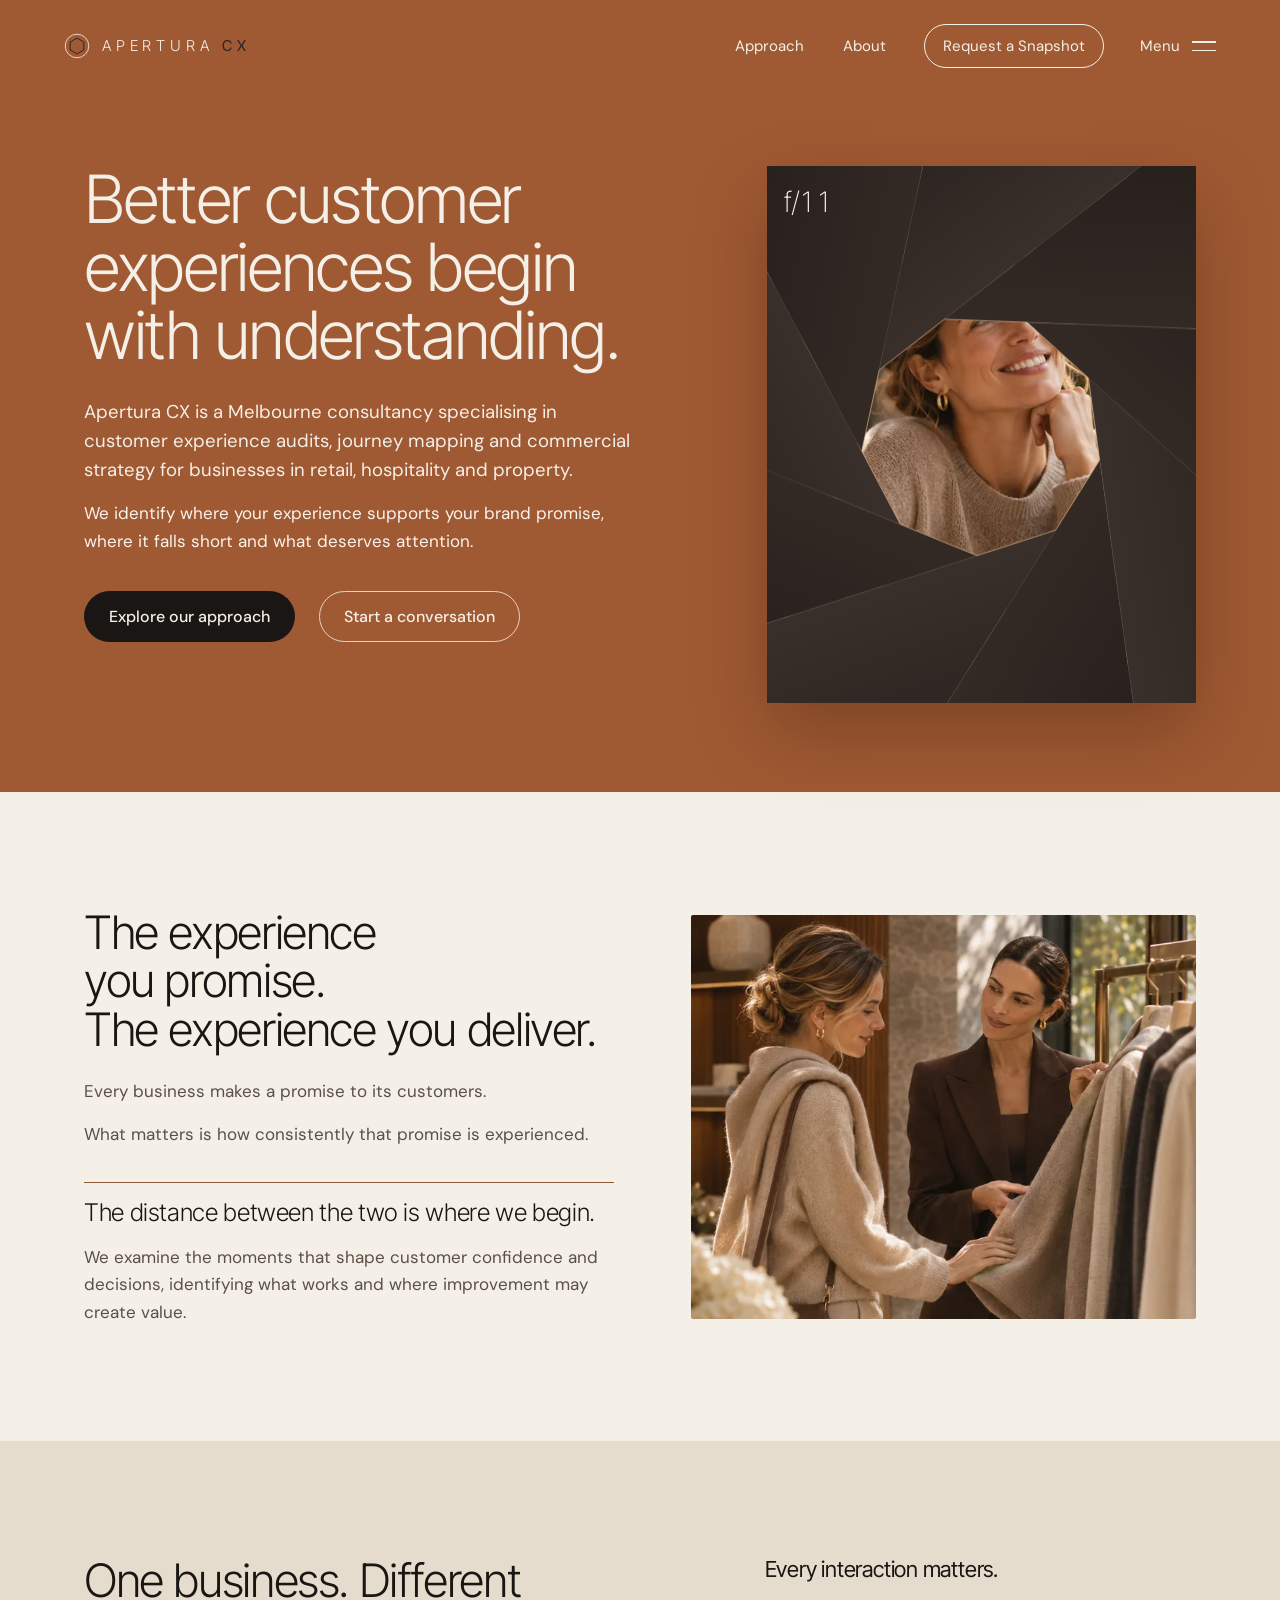
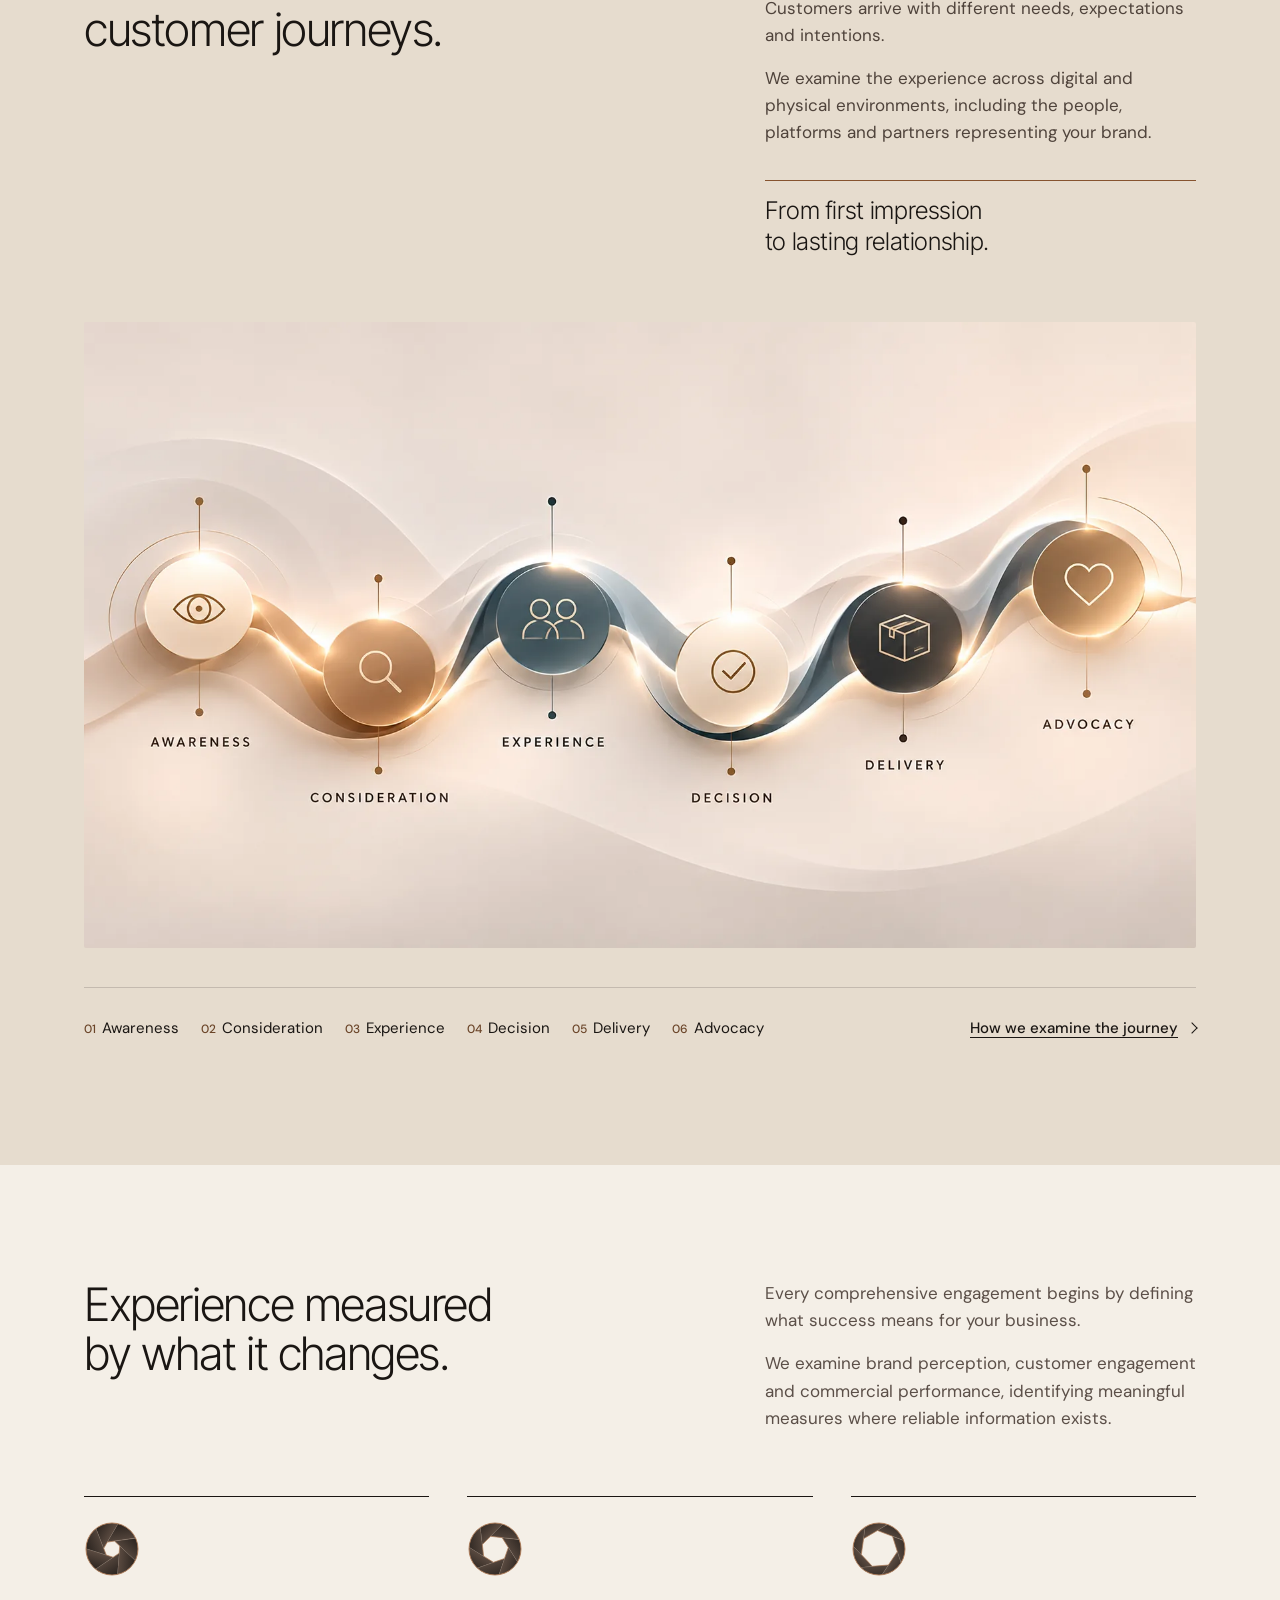
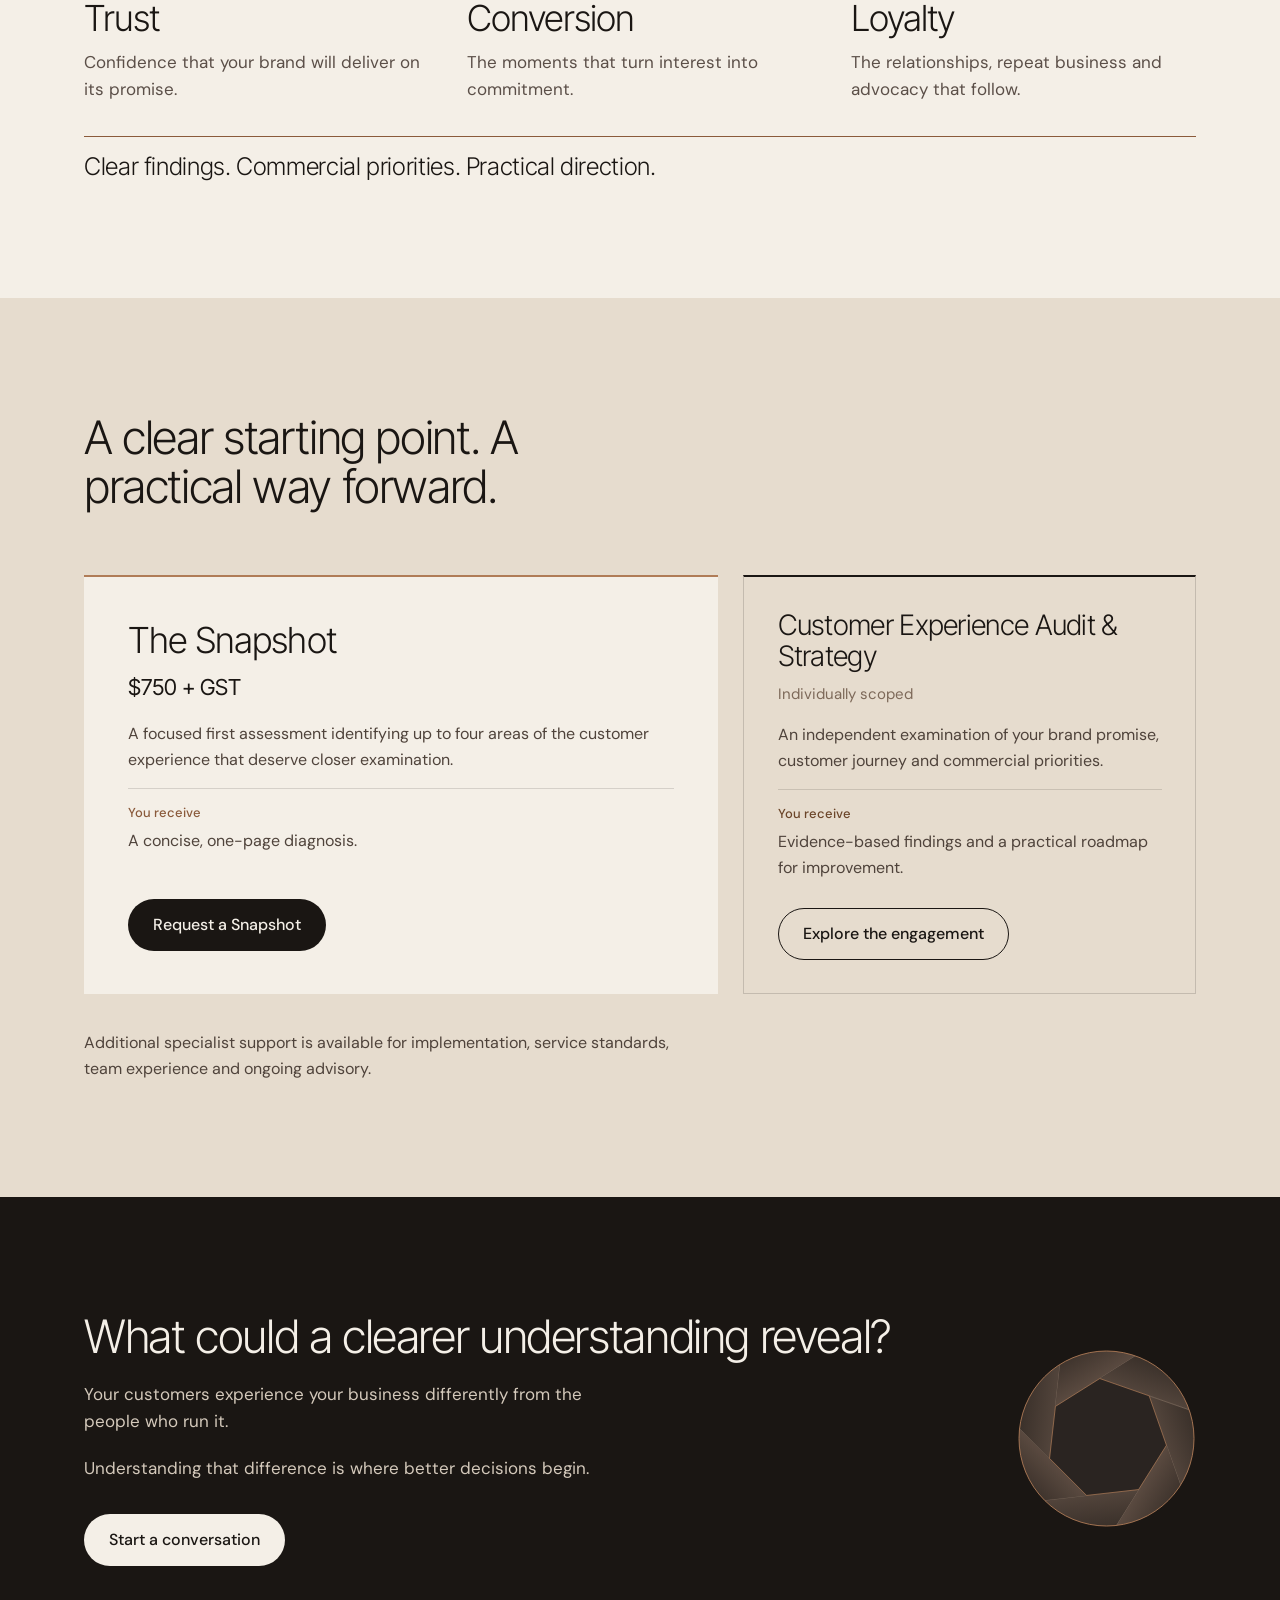
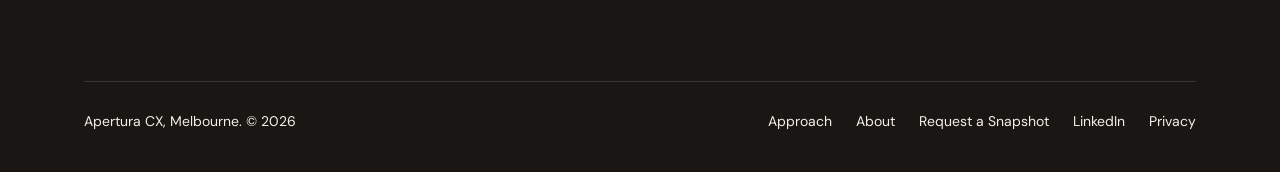
==== commit 8e33e6cb: "Put the Snapshot first in the engagement listings on Home and Approach Co-Authored-By: Claude Opus 5" ====
--- a/index.html
+++ b/index.html
@@ -56,15 +56,6 @@
    "@type": "Offer",
    "itemOffered": {
     "@type": "Service",
-    "name": "Customer Experience Audit & Strategy",
-    "description": "An independent examination of a business's brand promise, customer journey and commercial priorities, delivering evidence-based findings and a practical roadmap for improvement. Individually scoped."
-   },
-   "url": "https://cn-bit.github.io/apertura-cx/approach.html#engagements"
-  },
-  {
-   "@type": "Offer",
-   "itemOffered": {
-    "@type": "Service",
     "name": "The Snapshot",
     "description": "A focused first assessment of customer-facing digital channels and one physical location, where applicable, within the agreed scope, identifying up to four areas that deserve closer examination in a one-page diagnosis."
    },
@@ -75,6 +66,15 @@
     "priceCurrency": "AUD",
     "valueAddedTaxIncluded": false
    }
+  },
+  {
+   "@type": "Offer",
+   "itemOffered": {
+    "@type": "Service",
+    "name": "Customer Experience Audit & Strategy",
+    "description": "An independent examination of a business's brand promise, customer journey and commercial priorities, delivering evidence-based findings and a practical roadmap for improvement. Individually scoped."
+   },
+   "url": "https://cn-bit.github.io/apertura-cx/approach.html#engagements"
   }
  ]
 }
@@ -215,18 +215,18 @@
       <h2 id="services-title" class="hx-h2 hx-h2-solo">A clear starting point. A practical way forward.</h2>
       <ul class="hx-services hx-services-two">
         <li class="hx-service hx-service-lead">
+          <h3>The Snapshot</h3>
+          <p class="hx-price">$750 + GST</p>
+          <p>A focused first assessment identifying up to four areas of the customer experience that deserve closer examination.</p>
+          <p class="hx-receive"><span>You receive</span>A concise, one-page diagnosis.</p>
+          <a class="hx-btn hx-btn-primary" href="begin.html">Request a Snapshot</a>
+        </li>
+        <li class="hx-service">
           <h3>Customer Experience Audit &amp; Strategy</h3>
           <p class="hx-price hx-price-quiet">Individually scoped</p>
           <p>An independent examination of your brand promise, customer journey and commercial priorities.</p>
           <p class="hx-receive"><span>You receive</span>Evidence-based findings and a practical roadmap for improvement.</p>
-          <a class="hx-btn hx-btn-primary" href="approach.html#engagements">Explore the engagement</a>
-        </li>
-        <li class="hx-service">
-          <h3>The Snapshot</h3>
-          <p class="hx-price">$750 + GST</p>
-          <p>A focused first assessment identifying up to four areas of the customer experience that deserve closer examination.</p>
-          <p class="hx-receive"><span>You receive</span>A concise, one-page diagnosis.</p>
-          <a class="hx-btn hx-btn-secondary" href="begin.html">Request a Snapshot</a>
+          <a class="hx-btn hx-btn-secondary" href="approach.html#engagements">Explore the engagement</a>
         </li>
       </ul>
       <p class="hx-support">Additional specialist support is available for implementation, service standards, team experience and ongoing advisory.</p>
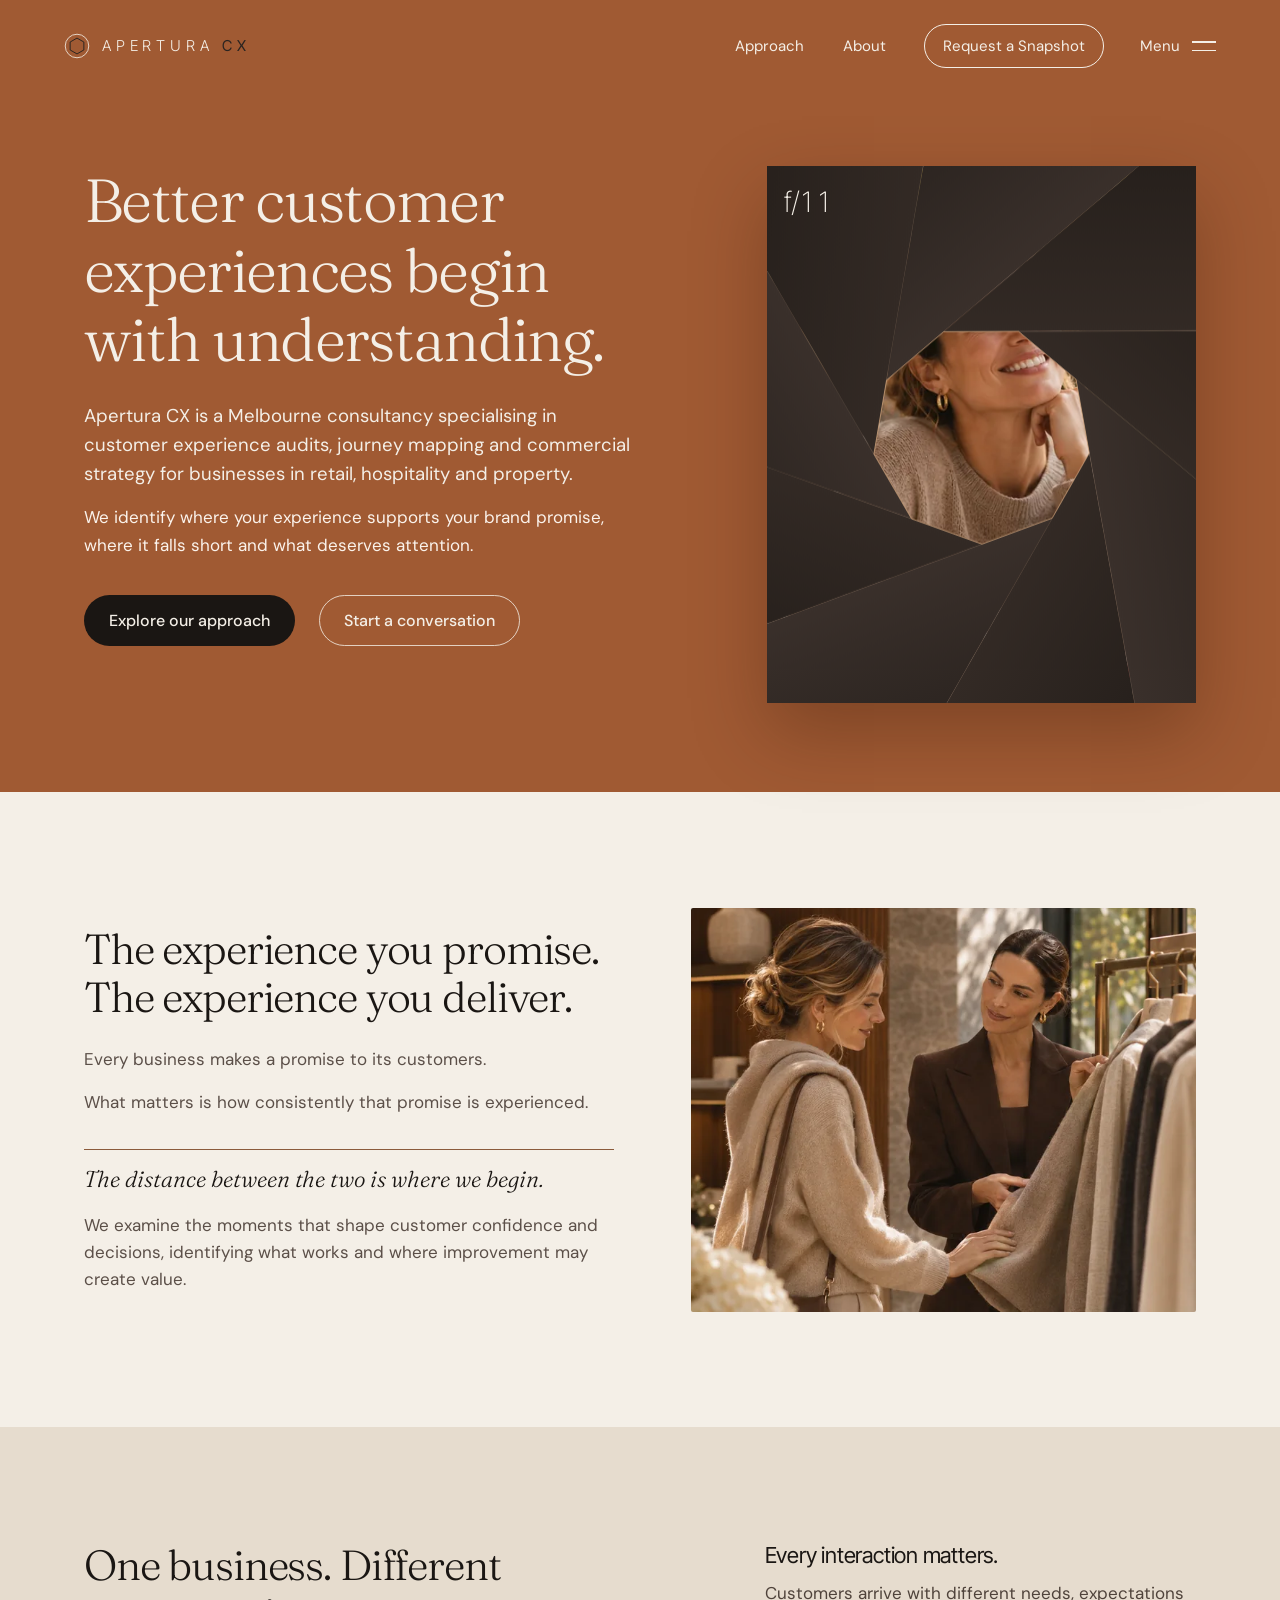
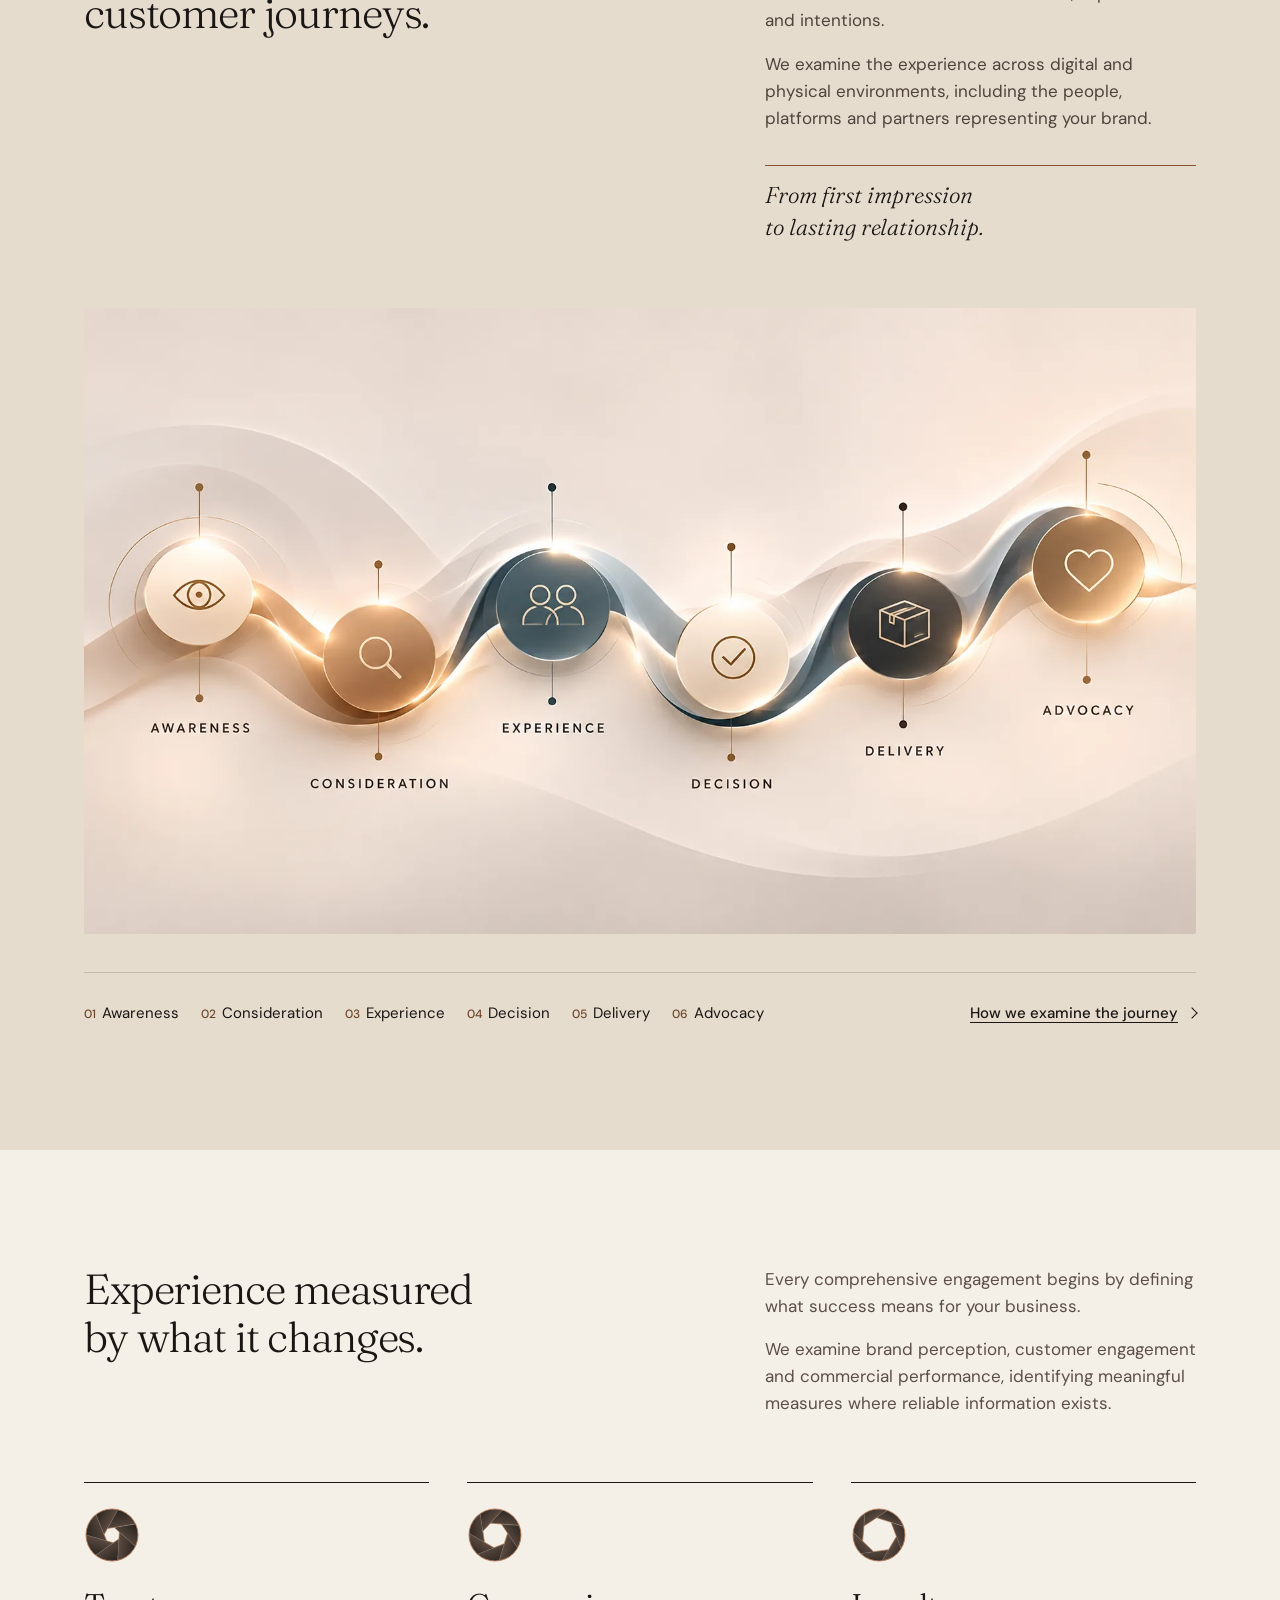
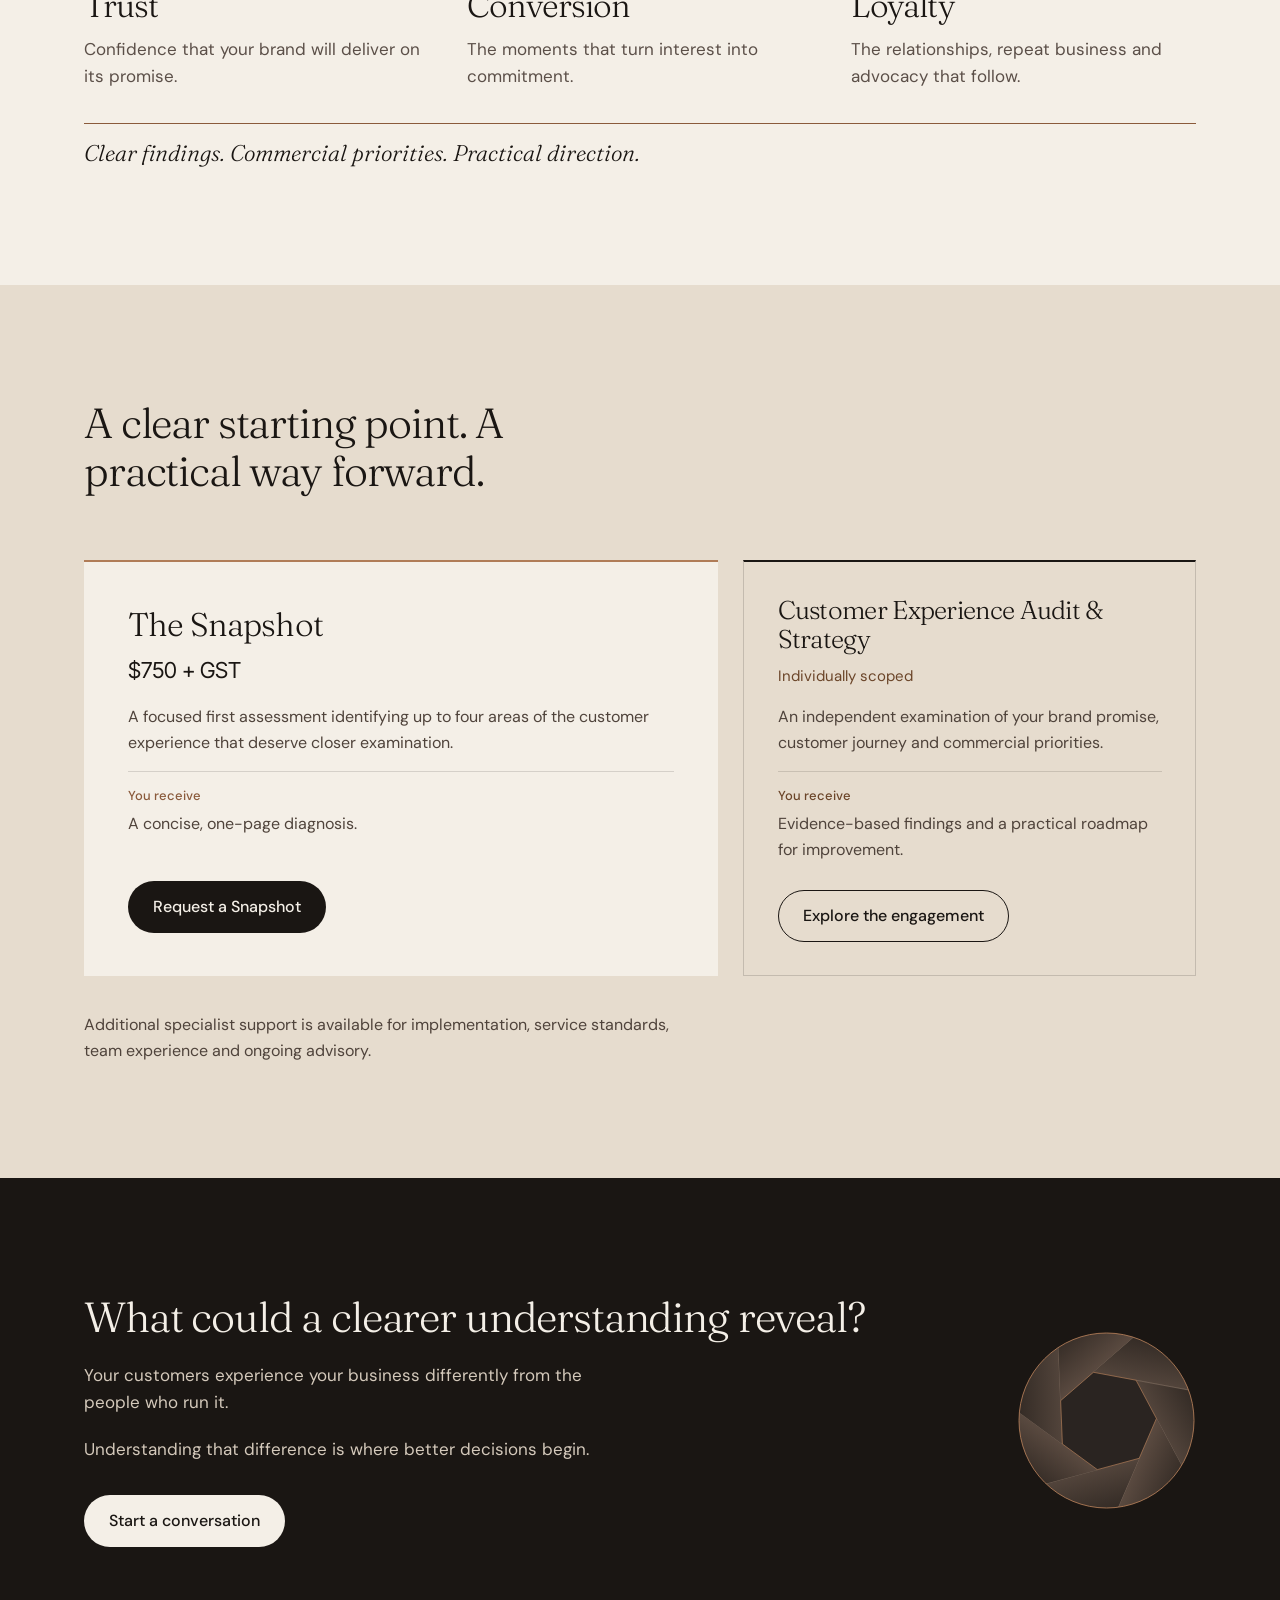
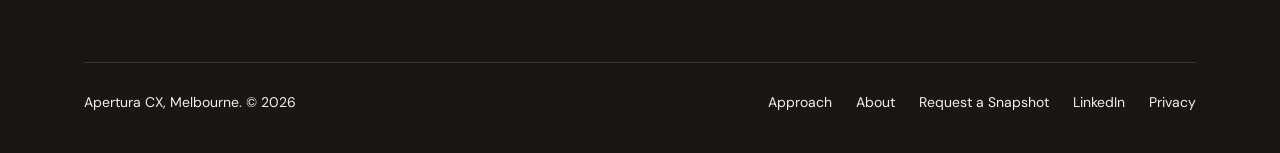
==== commit 315a5205: "Set headings in Fraunces; remove the comparison options and unused typefaces Co-Authored-By: Claude " ====
--- a/index.html
+++ b/index.html
@@ -17,6 +17,7 @@
 <link rel="icon" href="data:image/svg+xml,%3Csvg xmlns='http://www.w3.org/2000/svg' viewBox='0 0 32 32'%3E%3Ccircle cx='16' cy='16' r='15' fill='%231A1613'/%3E%3Cpolygon points='16,5.5 25.09,10.75 25.09,21.25 16,26.5 6.91,21.25 6.91,10.75' fill='%23F4EFE7'/%3E%3C/svg%3E">
 <link rel="preload" href="fonts/inter-tight-latin-300-normal.woff2" as="font" type="font/woff2" crossorigin>
 <link rel="preload" href="fonts/dm-sans-latin-400-normal.woff2" as="font" type="font/woff2" crossorigin>
+<link rel="preload" href="fonts/fraunces-latin-300-normal.woff2" as="font" type="font/woff2" crossorigin>
 <link rel="stylesheet" href="site.css">
 <script type="application/ld+json">
 {
--- a/site.css
+++ b/site.css
@@ -942,3 +942,12 @@
 @media (max-width:860px){.form-layout{grid-template-columns:minmax(0,1fr)}}
 @media (max-width:560px){.br-d{display:none}}
 .hx-services-two .hx-service:not(.hx-service-lead) .hx-receive span{color:#6B4529}
+
+/* ---------- Headings in Fraunces (approved 4 November 2026). Body, labels and interface stay in DM Sans. ---------- */
+@font-face{font-family:"Fraunces";font-weight:300;font-style:normal;font-display:swap;src:url(fonts/fraunces-latin-300-normal.woff2) format("woff2")}
+@font-face{font-family:"Fraunces";font-weight:300;font-style:italic;font-display:swap;src:url(fonts/fraunces-latin-300-italic.woff2) format("woff2")}
+@font-face{font-family:"Fraunces Fallback";src:local("Georgia"),local("Times New Roman");size-adjust:104%;ascent-override:94%;descent-override:24%;line-gap-override:0%}
+:root{--serif:"Fraunces","Fraunces Fallback",Georgia,"Times New Roman",serif}
+:is(.hx-h1,.hx-h2,.page-intro h1,.sec-head h2,.sec-title,.invite h2,.fee-big,.tags3 h3,.hx-measures h3,.offer h3,.hx-service h3,.people-grid h3){font-family:var(--serif)!important;font-weight:300!important;letter-spacing:-.025em!important;line-height:1.04!important;font-size-adjust:.44}
+.breakout{font-family:var(--serif)!important;font-style:italic;font-weight:300!important;letter-spacing:0;font-size-adjust:.44}
+.hx-services-two .hx-service:not(.hx-service-lead) .hx-price-quiet{color:#6B4529}
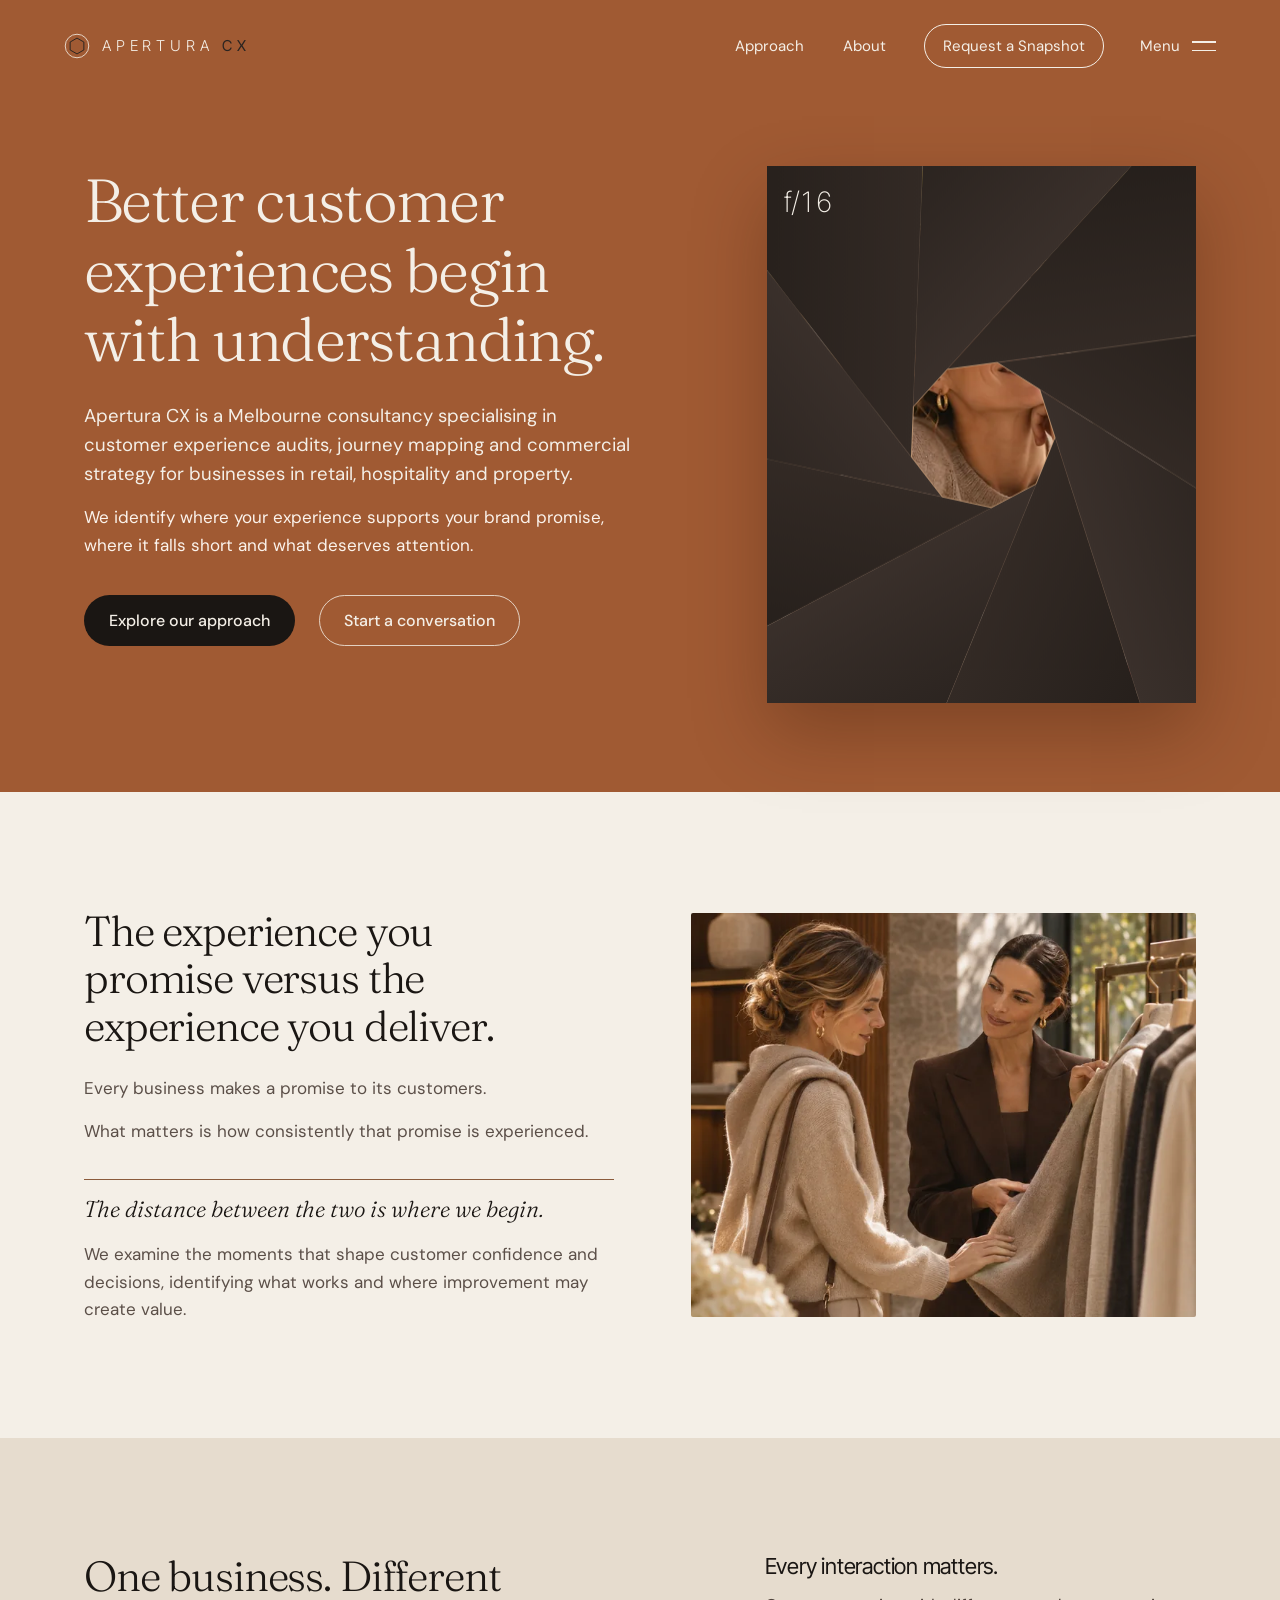
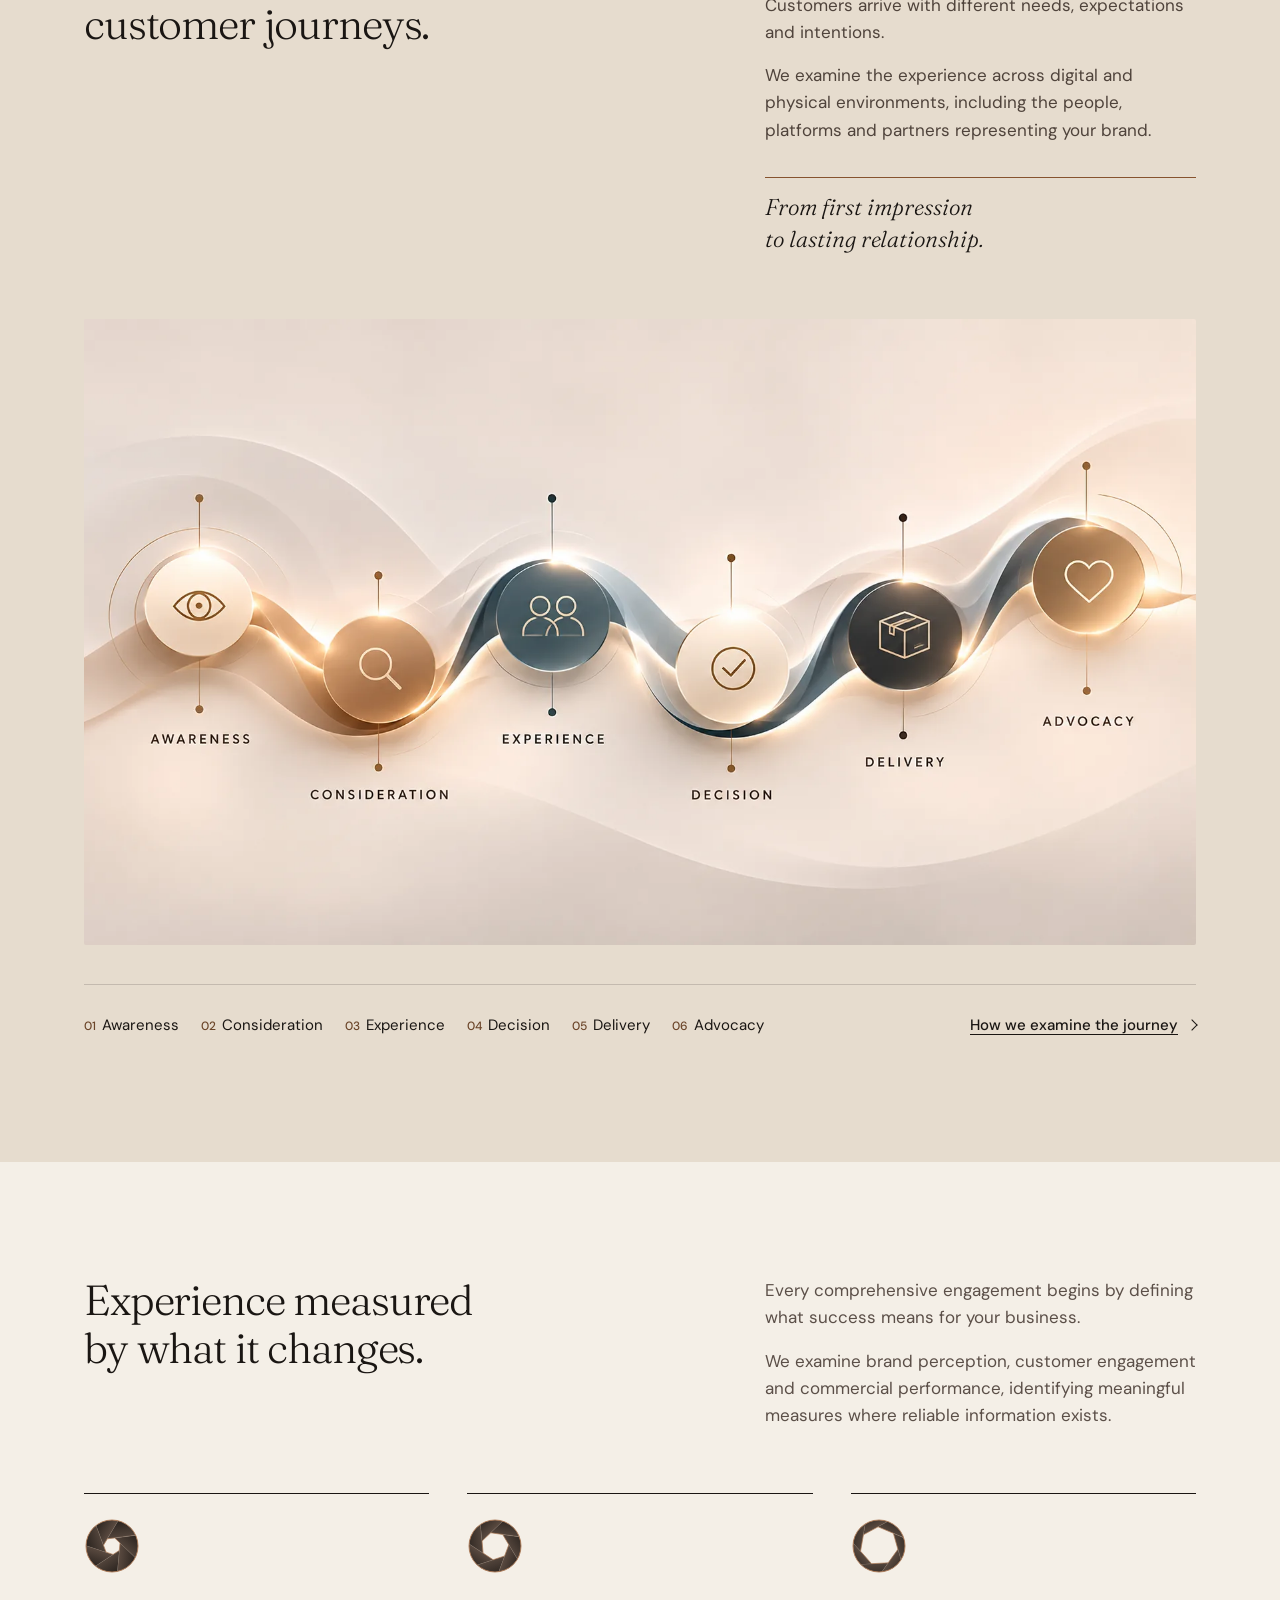
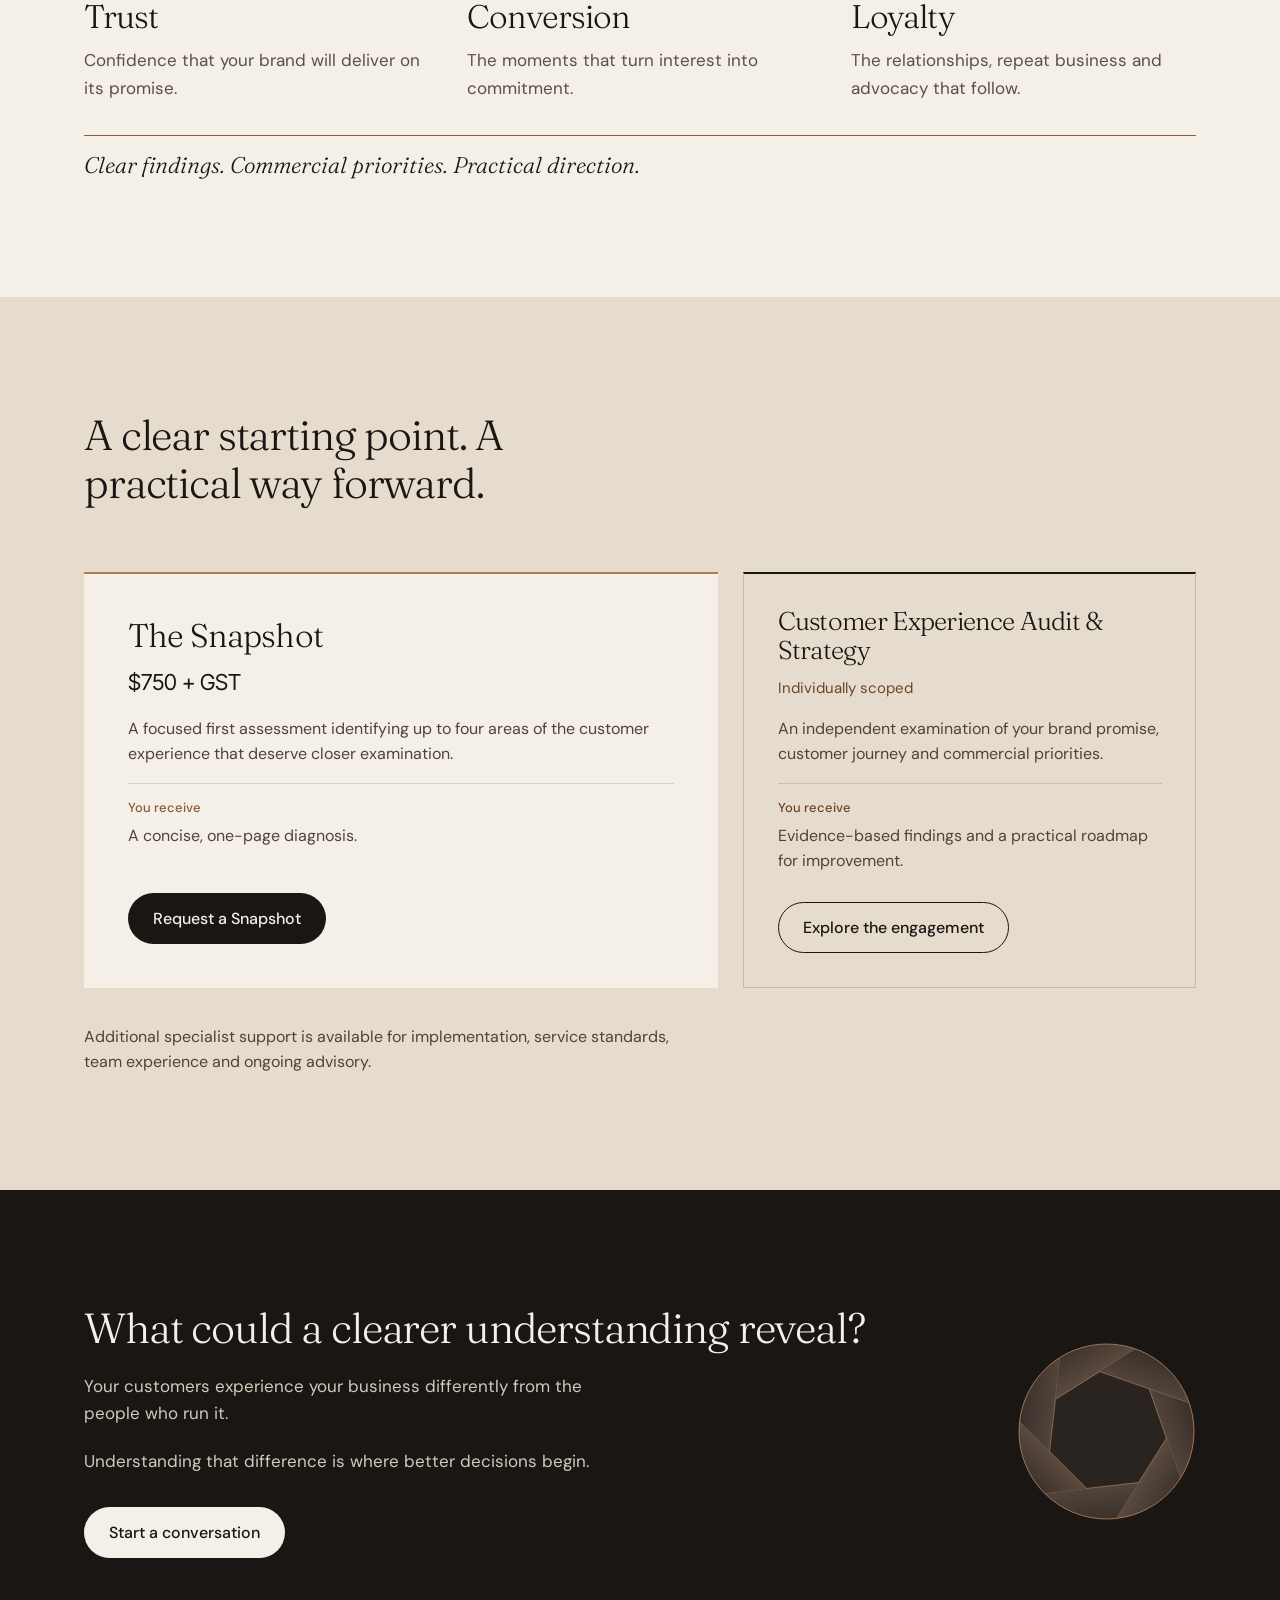
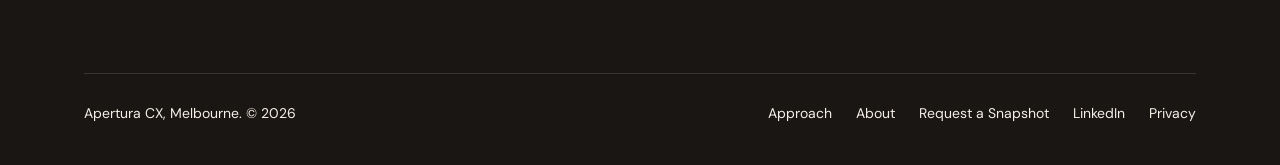
==== commit affea8ec: "Home: revise the opportunity heading Co-Authored-By: Claude Opus 5.5 <noreply@anthropic.com> Claude-" ====
--- a/index.html
+++ b/index.html
@@ -147,7 +147,7 @@
   <section class="hx-sec field-ivory" aria-labelledby="promise-title">
     <div class="wrap hx-split-media hx-split-copy-first">
       <div class="hx-copy">
-        <h2 id="promise-title" class="hx-h2">The experience you promise. <br class="br-d">The experience you deliver.</h2>
+        <h2 id="promise-title" class="hx-h2">The experience you promise versus the experience you deliver.</h2>
         <p>Every business makes a promise to its customers.</p>
         <p>What matters is how consistently that promise is experienced.</p>
         <p class="breakout">The distance between the two is where we begin.</p>
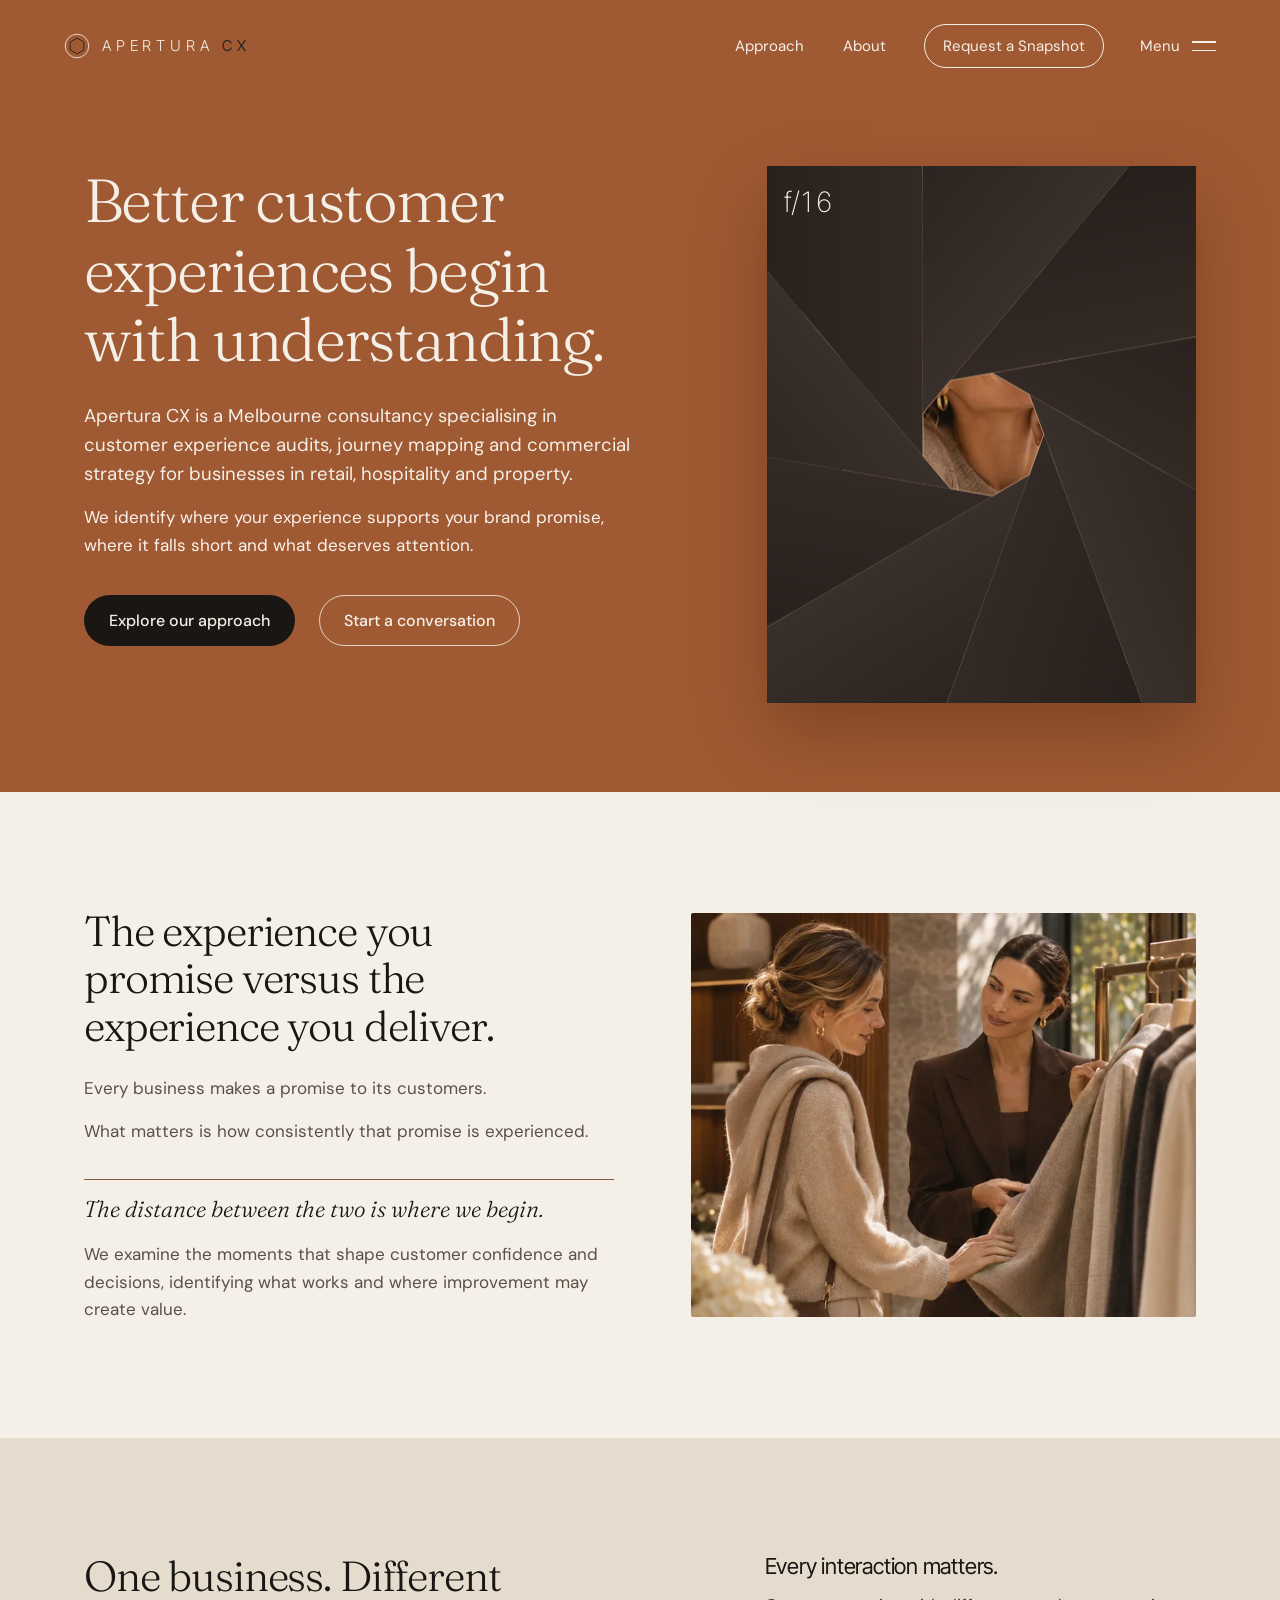
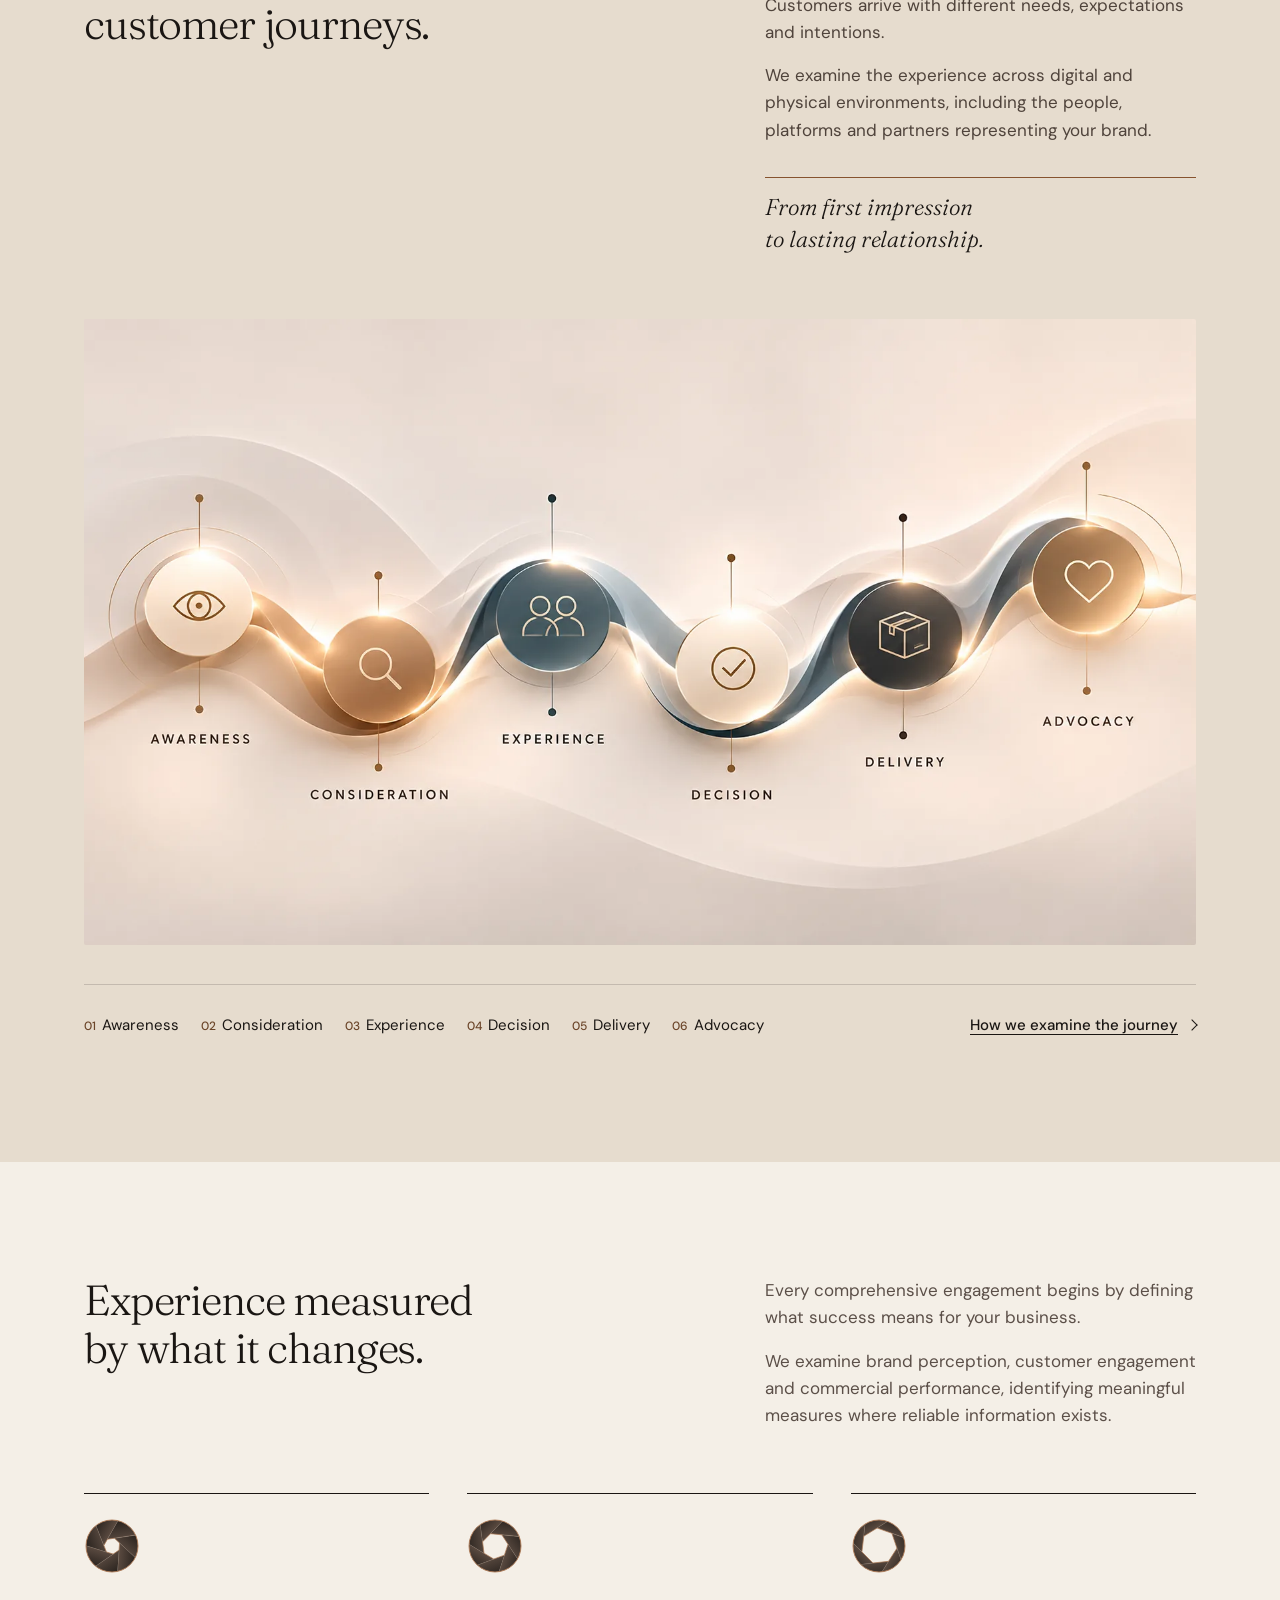
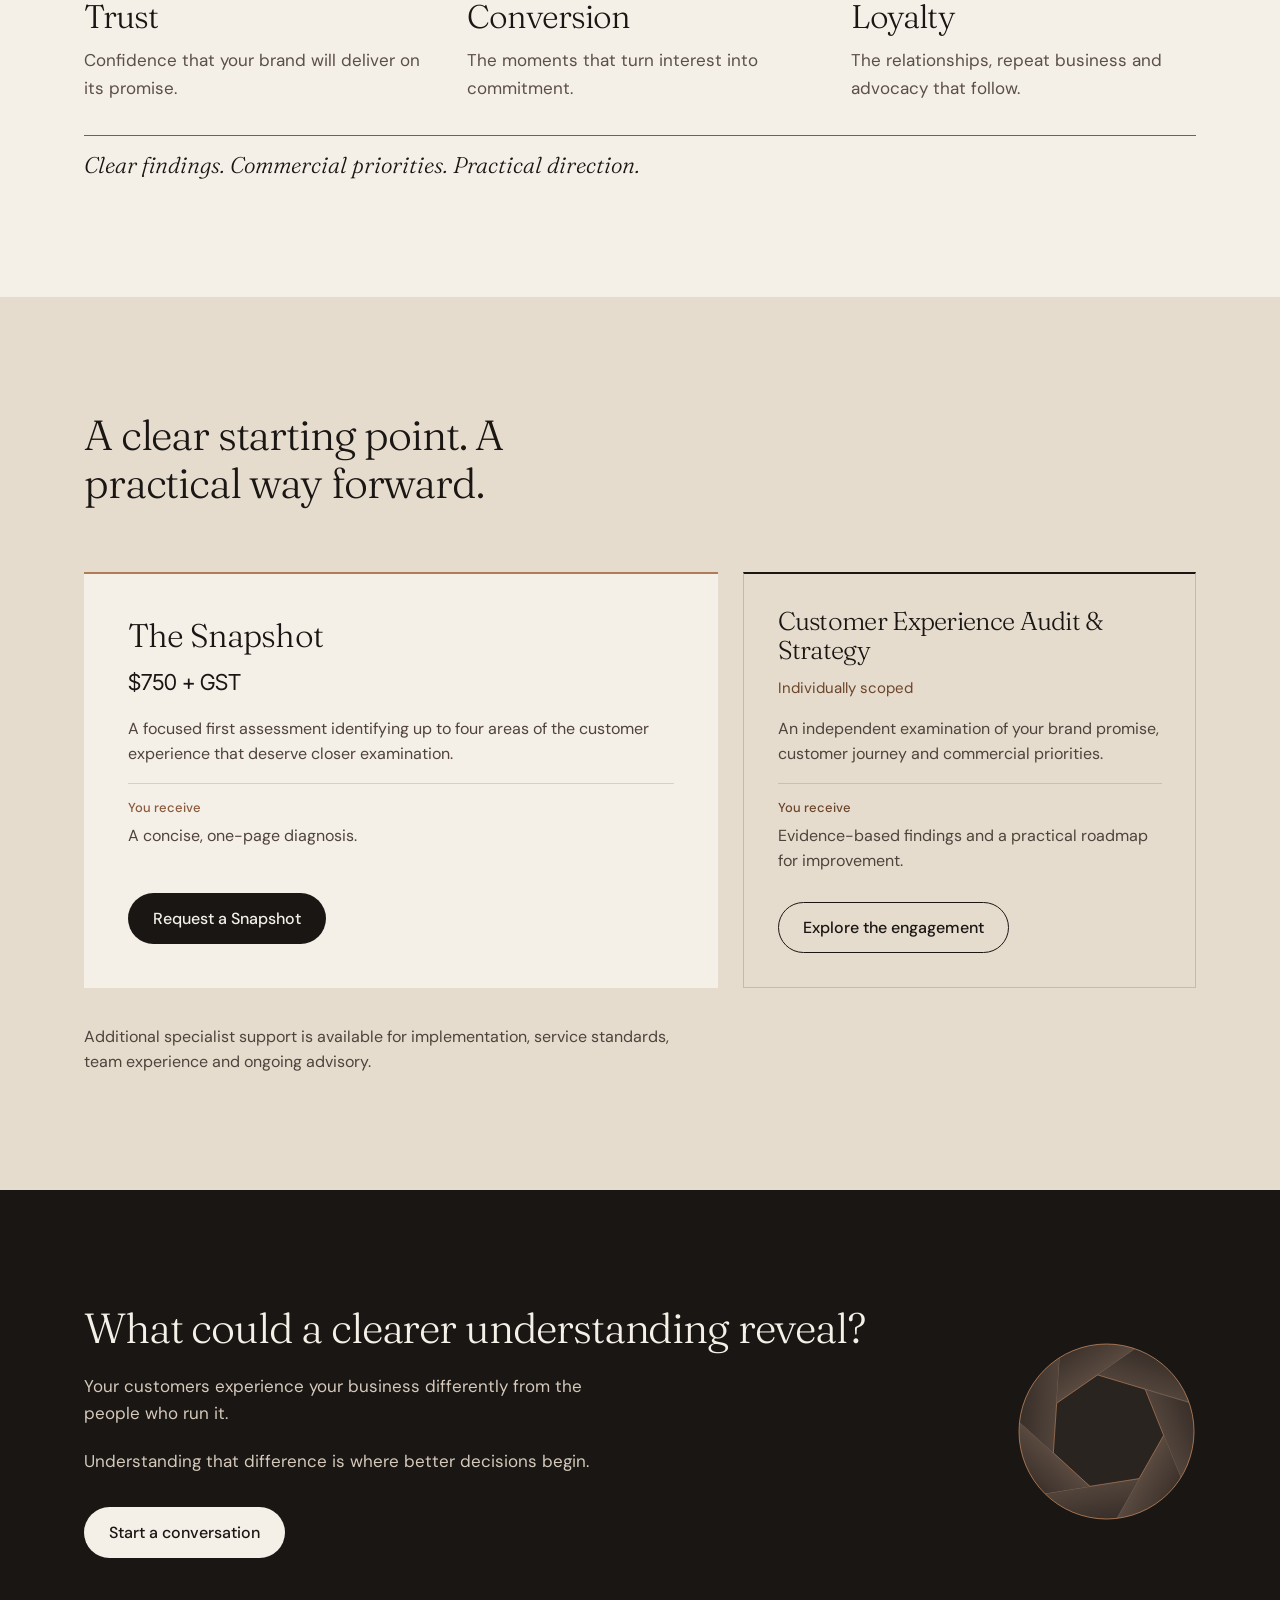
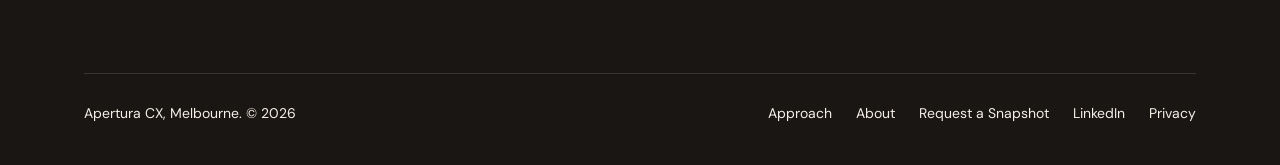
==== commit ca3f4a6f: "Version the stylesheet and script links so phones load updates Co-Authored-By: Claude Opus 5.5 <nore" ====
--- a/index.html
+++ b/index.html
@@ -18,7 +18,7 @@
 <link rel="preload" href="fonts/inter-tight-latin-300-normal.woff2" as="font" type="font/woff2" crossorigin>
 <link rel="preload" href="fonts/dm-sans-latin-400-normal.woff2" as="font" type="font/woff2" crossorigin>
 <link rel="preload" href="fonts/fraunces-latin-300-normal.woff2" as="font" type="font/woff2" crossorigin>
-<link rel="stylesheet" href="site.css">
+<link rel="stylesheet" href="site.css?v=20261104-1455">
 <script type="application/ld+json">
 {
  "@context": "https://schema.org",
@@ -268,7 +268,7 @@
   addEventListener('scroll', set, { passive: true }); set();
 })();
 </script>
-<script src="site.js"></script>
+<script src="site.js?v=20261104-1455"></script>
 <script>
 (() => {
   const reduce = matchMedia('(prefers-reduced-motion: reduce)').matches;
--- a/site.css
+++ b/site.css
@@ -951,3 +951,10 @@
 :is(.hx-h1,.hx-h2,.page-intro h1,.sec-head h2,.sec-title,.invite h2,.fee-big,.tags3 h3,.hx-measures h3,.offer h3,.hx-service h3,.people-grid h3){font-family:var(--serif)!important;font-weight:300!important;letter-spacing:-.025em!important;line-height:1.04!important;font-size-adjust:.44}
 .breakout{font-family:var(--serif)!important;font-style:italic;font-weight:300!important;letter-spacing:0;font-size-adjust:.44}
 .hx-services-two .hx-service:not(.hx-service-lead) .hx-price-quiet{color:#6B4529}
+/* Journey stage labels on phones, two rows of three with aligned numbers */
+@media (max-width:720px){
+  .hx-stage-labels{display:grid;grid-template-columns:repeat(3,auto);justify-content:space-between;column-gap:10px;row-gap:12px;font-size:clamp(12.5px,3.7vw,15px);width:100%}
+  .hx-stage-labels li{display:flex;align-items:baseline;white-space:nowrap}
+  .hx-stage-labels span{width:1.9em;flex:none;margin-right:0}
+}
+@media (max-width:340px){.hx-stage-labels{column-gap:4px;font-size:12.5px}.hx-stage-labels span{width:1.6em}}
